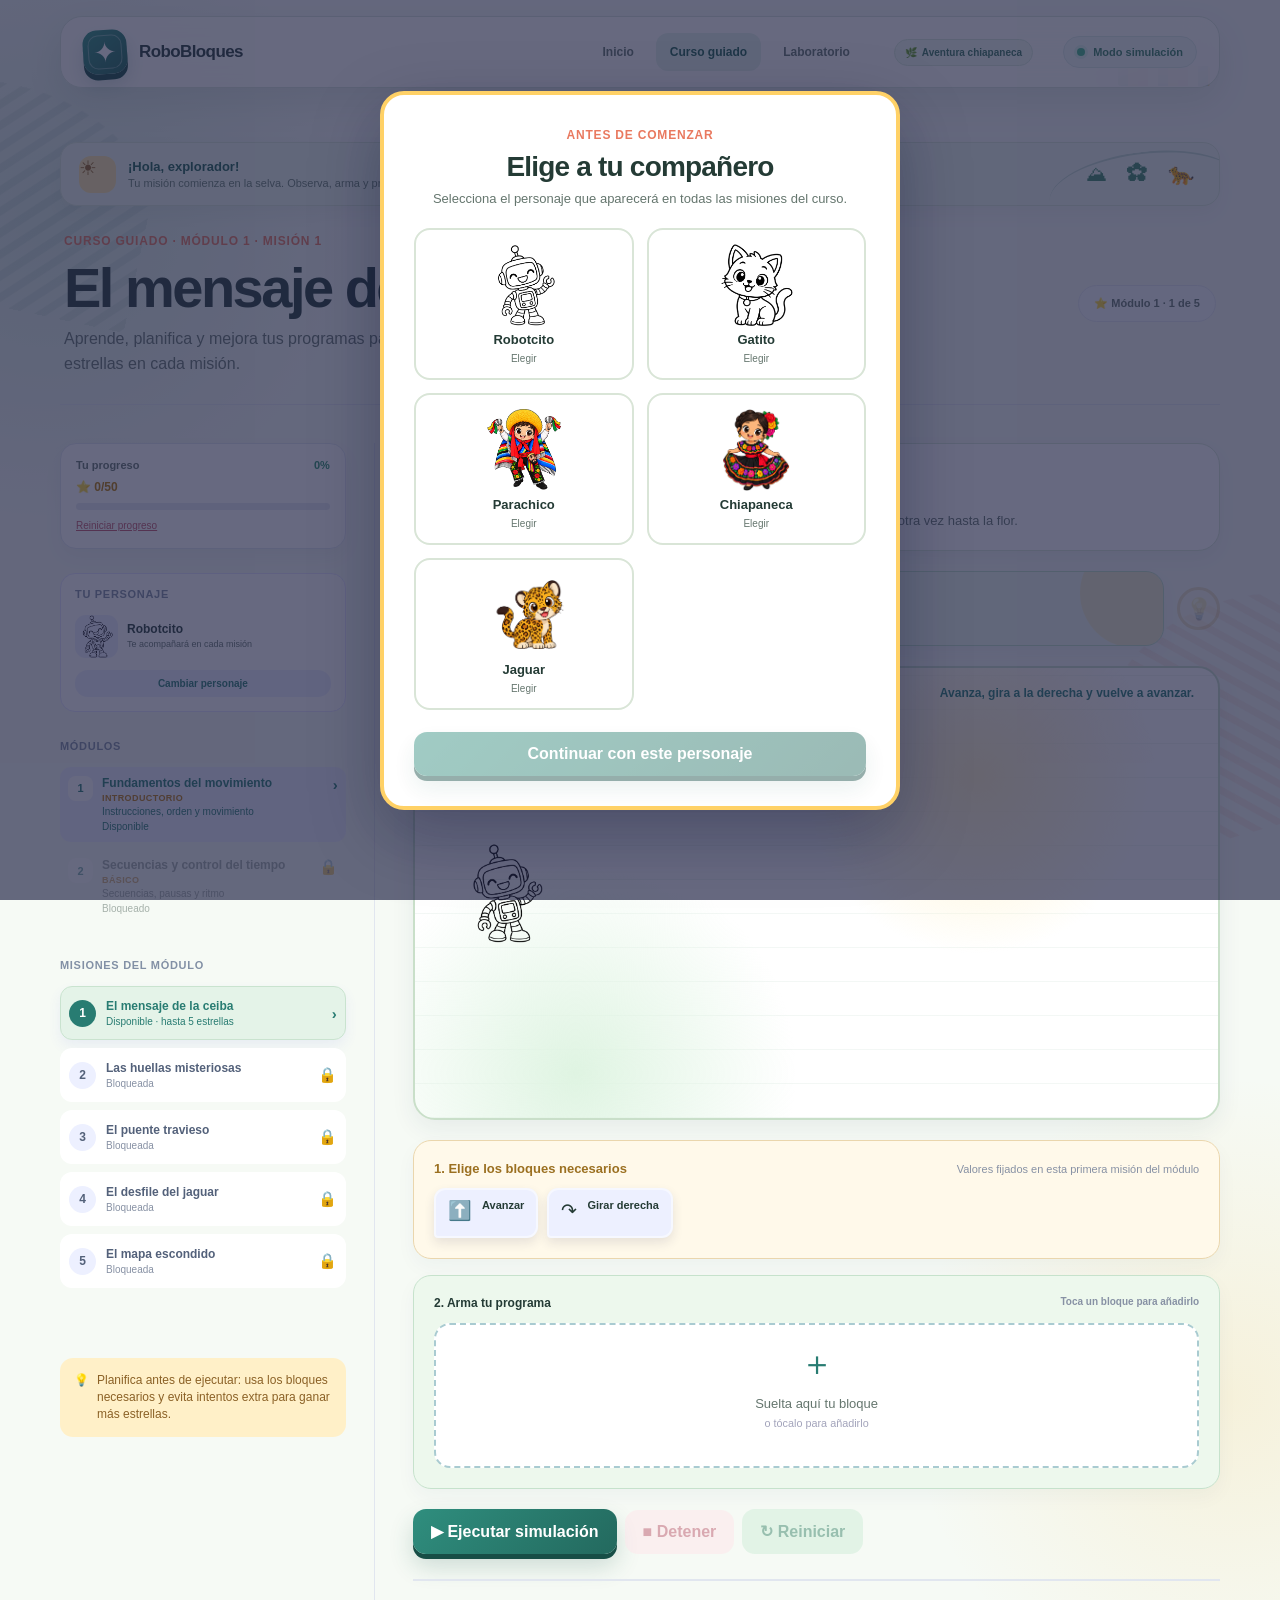
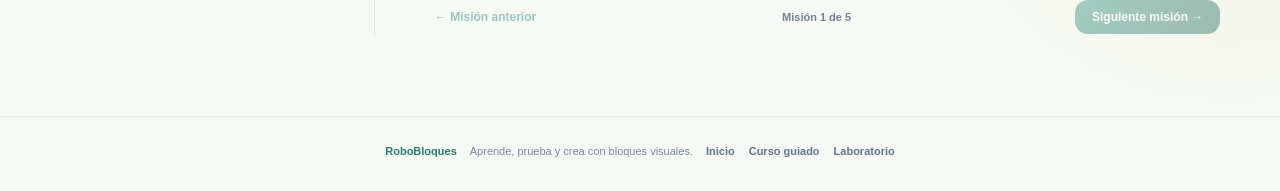
==== curso.html @ 898c7434 "Fix course messages and mobile scrims Co-authored-by: Copilot <223556219+Copilot@users.noreply.githu" ====
<!DOCTYPE html>
<html lang="es">
<head>
  <meta charset="UTF-8">
  <meta name="viewport" content="width=device-width, initial-scale=1.0">
  <meta name="theme-color" content="#287C72">
  <title>RoboBloques | Curso guiado</title>
  <link rel="stylesheet" href="css/styles.css?v=20261118-course-scrims-final">
</head>
<body class="site-redesign">
  <div class="app-shell">
    <header class="topbar">
      <a class="brand" href="index.html" aria-label="RoboBloques, ir al inicio"><span class="brand-mark brand-mark-css" aria-hidden="true">✦</span><span><strong>RoboBloques</strong></span></a>
      <nav class="main-nav" aria-label="Navegación principal"><a href="index.html" class="nav-link">Inicio</a><a href="curso.html" class="nav-link is-active">Curso guiado</a><a href="sandbox.html" class="nav-link">Laboratorio</a></nav>
      <span class="region-badge" aria-label="Ambientación de Chiapas"><span aria-hidden="true">🌿</span> Aventura chiapaneca</span>
      <div class="topbar-badge"><span class="status-dot"></span> Modo simulación</div>
    </header>
    <main>
      <div class="chiapas-banner" aria-label="Explora, aprende y crea en Chiapas"><span class="chiapas-banner-icon" aria-hidden="true">☀</span><div><strong>¡Hola, explorador!</strong><span>Tu misión comienza en la selva. Observa, arma y prueba.</span></div><span class="chiapas-banner-art" aria-hidden="true">⛰ ✿ 🐆</span></div>
      <section aria-labelledby="curso-title">
        <div class="page-header"><div><span class="eyebrow">Curso guiado · <span id="mission-eyebrow">Módulo 1 · Misión 1</span></span><h1 id="curso-title">Primer movimiento</h1><p id="course-description">Aprende, planifica y mejora tus programas para conseguir hasta 5 estrellas en cada misión.</p></div><span class="progress-badge" id="mission-progress">⭐ 1 de 5 misiones</span></div>
        <div class="lesson-layout">
          <aside class="lesson-sidebar"><div class="lesson-progress"><div class="progress-top"><span>Tu progreso</span><strong id="course-percent">0%</strong></div><div class="progress-stars" id="course-stars" aria-label="Estrellas acumuladas">⭐ 0/50</div><div class="progress-track"><span id="course-progress-bar" style="width: 0%"></span></div><button class="progress-reset" id="reset-course-progress" type="button">Reiniciar progreso</button></div><section class="course-character-card" aria-labelledby="course-character-title"><span class="list-title" id="course-character-title">Tu personaje</span><div class="course-character-current"><img id="course-character-preview" src="Recursos/robotcito.png" alt="Robotcito"><div><strong id="course-character-name">Robotcito</strong><small>Te acompañará en cada misión</small></div></div><button class="button button-character-change" id="change-course-character" type="button">Cambiar personaje</button></section><div class="module-nav" aria-label="Módulos del curso"><span class="list-title">Módulos</span><div id="module-list"></div></div><div class="lesson-list"><span class="list-title">Misiones del módulo</span><div id="mission-list"></div></div><div class="tip-box"><span>💡</span><p>Planifica antes de ejecutar: usa los bloques necesarios y evita intentos extra para ganar más estrellas.</p></div></aside>
          <div class="lesson-content">
            <div class="lesson-intro"><div class="lesson-number" id="lesson-number">01</div><div><span class="module-kicker" id="module-kicker">Introductorio · Fundamentos del movimiento</span><h2 id="lesson-title">Haz que avance</h2><p id="lesson-objective">Usa el bloque <strong>Avanzar</strong> para mover el carrito.</p></div></div>
            <div class="challenge-area"><div class="challenge-card"><span class="challenge-icon" aria-hidden="true">🎯</span><div><strong>Tu reto</strong><p id="lesson-challenge">Haz que tu personaje avance.</p></div></div><span class="hint-wrap challenge-hint-wrap"><button class="hint-button" type="button" disabled aria-label="Pista no disponible" aria-expanded="false" aria-controls="lesson-hint">💡</button><span class="lesson-hint" id="lesson-hint" role="status" aria-hidden="true"><span class="lesson-hint-icon" aria-hidden="true">💡</span><span><strong>Pista</strong><span id="lesson-hint-text"></span></span></span></span></div>
            <div class="lesson-stage" aria-label="Escenario de la misión"><img id="lesson-character" src="Recursos/robotcito.png" alt="Tu personaje"><span class="lesson-target" id="lesson-target">¡Haz que tu personaje avance!</span><div class="lesson-success" id="lesson-success" aria-live="assertive" aria-hidden="true"><button class="success-close" id="success-close" type="button" aria-label="Cerrar pantalla de misión completada">×</button><span class="success-energy success-energy-one" aria-hidden="true"></span><span class="success-energy success-energy-two" aria-hidden="true"></span><span class="success-energy success-energy-three" aria-hidden="true"></span><span class="success-energy success-energy-four" aria-hidden="true"></span><span class="success-star" aria-hidden="true">★</span><span class="success-star-core" aria-hidden="true">✦</span><span class="success-burst success-burst-one" aria-hidden="true">✦</span><span class="success-burst success-burst-two" aria-hidden="true">✦</span><span class="success-burst success-burst-three" aria-hidden="true">✦</span><span class="success-burst success-burst-four" aria-hidden="true">✦</span><span class="success-spark success-spark-one" aria-hidden="true"></span><span class="success-spark success-spark-two" aria-hidden="true"></span><span class="success-spark success-spark-three" aria-hidden="true"></span><span class="success-spark success-spark-four" aria-hidden="true"></span><strong>¡Misión completada!</strong><span>Tu programa llegó al objetivo.</span><div class="success-score-panel"><strong class="success-score" id="success-score" aria-label="Puntaje de la misión">⭐⭐⭐⭐⭐</strong><span class="success-score-label" id="success-score-label">Alcanzaste 5 estrellas</span><span class="success-score-details" id="success-score-details"></span></div><div class="success-actions"><button class="button button-success-replay" id="success-replay" type="button">↻ Intentar para mejorar</button><button class="button button-success-prev" id="success-prev" type="button" hidden>← Misión anterior</button><button class="button button-success-next" id="success-next" type="button" hidden>Siguiente misión →</button></div></div></div>
            <div class="lesson-success-scrim" id="lesson-success-scrim" aria-hidden="true"></div>
            <div class="lesson-block-picker"><div><strong>1. Elige los bloques necesarios</strong><small id="block-note">Solo los bloques de esta misión están disponibles</small></div><div class="lesson-blocks" id="lesson-blocks" aria-label="Bloques disponibles para la misión"></div></div>
            <div class="block-workspace lesson-workspace"><div class="workspace-label"><span>2. Arma tu programa</span><small>Toca un bloque para añadirlo</small></div><div class="lesson-drop-zone" id="lesson-drop-zone" tabindex="0"></div></div>
            <div class="lesson-guide" id="lesson-guide" aria-live="polite" aria-hidden="true"><div class="lesson-guide-backdrop"></div><div class="lesson-guide-spotlight" id="lesson-guide-spotlight" aria-hidden="true"></div><div class="lesson-action-demo lesson-drag-demo" id="lesson-drag-demo" aria-hidden="true"><span class="demo-drag-block">⬆️ <strong>Avanzar</strong></span><span class="demo-drag-hand">👆</span></div><div class="lesson-action-demo lesson-execute-demo" id="lesson-execute-demo" aria-hidden="true"><span class="demo-click-hand">👆</span><span class="demo-click-ring"></span></div><div class="lesson-guide-card"><img class="lesson-guide-mentor" src="Recursos/Parachico.png" alt="Parachico te acompaña durante la misión"><span class="lesson-guide-step" id="lesson-guide-step"></span><span class="lesson-guide-icon" id="lesson-guide-icon">🧩</span><span class="lesson-guide-arrow" aria-hidden="true">↓</span><h3 id="lesson-guide-title"></h3><p id="lesson-guide-text"></p><button class="button button-primary" id="lesson-guide-next" type="button">Siguiente ➜</button></div></div>
            <div class="lesson-actions"><button class="button button-primary execute-button" type="button">▶ Ejecutar simulación</button><button class="button button-stop stop-lesson-button" type="button" disabled>■ Detener</button><button class="button button-restart restart-lesson-button" type="button" disabled>↻ Reiniciar</button></div>
            <nav class="lesson-navigation" aria-label="Navegación entre misiones"><button class="button button-quiet" id="previous-mission" type="button">← Misión anterior</button><span id="mission-navigation-status">Misión 1 de 5</span><button class="button button-primary" id="next-mission" type="button">Siguiente misión →</button></nav>
          </div>
        </div>
      </section>
    </main>
    <div class="course-character-modal" id="course-character-modal" role="dialog" aria-modal="true" aria-labelledby="course-character-modal-title" aria-hidden="true">
      <div class="course-character-modal-card">
        <span class="eyebrow">Antes de comenzar</span>
        <h2 id="course-character-modal-title">Elige a tu compañero</h2>
        <p>Selecciona el personaje que aparecerá en todas las misiones del curso.</p>
        <div class="course-character-options" id="course-character-options"></div>
        <button class="button button-primary" id="confirm-course-character" type="button" disabled>Continuar con este personaje</button>
      </div>
    </div>
    <footer><strong>RoboBloques</strong><span>Aprende, prueba y crea con bloques visuales.</span><nav aria-label="Enlaces del pie de página"><a href="index.html">Inicio</a><a href="curso.html">Curso guiado</a><a href="sandbox.html">Laboratorio</a></nav></footer>
  </div>
  <script src="js/app.js?v=20261118-course-mission-module-help"></script>
</body>
</html>
---- css/styles.css ----
:root {
  --ink: #202344;
  --muted: #747894;
  --purple: #5b5ce2;
  --purple-dark: #4849c9;
  --lavender: #efefff;
  --yellow: #ffc857;
  --mint: #d9f7ee;
  --pink: #ffe5f0;
  --line: #e6e6f3;
  --white: #fff;
  --shadow: 0 16px 40px rgba(55, 54, 133, .1);
}

/* Sistema fluido global: los componentes escalan antes de necesitar un breakpoint. */
:root {
  --page-gutter-fluid: clamp(12px, 4vw, 36px);
}

html,
body {
  max-width: 100%;
  overflow-x: clip;
}

img,
svg,
video,
canvas {
  max-width: 100%;
}

.site-redesign main,
.site-redesign .topbar {
  width: min(1160px, calc(100% - (var(--page-gutter-fluid) * 2)));
}

.site-redesign main {
  padding-inline: 0;
}

.site-redesign .topbar {
  gap: clamp(10px, 2.5vw, 30px);
}

.site-redesign .home-hero-new {
  grid-template-columns: minmax(0, 1fr) minmax(280px, .95fr);
  gap: clamp(20px, 4vw, 64px);
  padding-inline: clamp(22px, 6vw, 70px);
}

.site-redesign .home-hero-new h1 {
  font-size: clamp(2.5rem, 5.6vw, 4.625rem);
}

.home-proof-row,
.learning-modes,
.product-demo,
.entry-grid {
  grid-template-columns: repeat(auto-fit, minmax(min(100%, 240px), 1fr));
}

.site-redesign .lesson-layout {
  grid-template-columns: minmax(210px, .78fr) minmax(0, 2fr);
}

.site-redesign .workspace-layout {
  grid-template-columns: minmax(220px, .8fr) minmax(0, 2fr);
}

.entry-card,
.learning-mode,
.lesson-content,
.home-demo-section,
.stage-column,
.program-panel,
.sequence-panel {
  container-type: inline-size;
}

.entry-card,
.learning-mode,
.lesson-intro,
.challenge-card,
.lesson-block-picker,
.lesson-workspace,
.lesson-actions,
.lesson-navigation,
.stage-toolbar,
.sequence-panel-heading {
  min-width: 0;
}

.entry-card p,
.learning-mode p,
.lesson-intro p,
.challenge-card p,
.stage-toolbar span,
.sequence-character {
  overflow-wrap: anywhere;
}

.hero-lab-visual,
.demo-stage,
.lesson-stage {
  aspect-ratio: 16 / 9;
}

@container (max-width: 420px) {
  .entry-card {
    display: grid;
    grid-template-columns: minmax(56px, 76px) minmax(0, 1fr);
    gap: clamp(12px, 4cqw, 20px);
    min-height: 0;
    padding: clamp(16px, 5cqw, 24px);
  }

  .entry-card .card-icon {
    width: 100%;
    height: auto;
    aspect-ratio: 1;
  }

  .entry-card h3 {
    font-size: clamp(1.05rem, 6cqw, 1.4rem);
  }
}

@container (max-width: 520px) {
  .learning-mode {
    grid-template-columns: minmax(76px, 30%) minmax(0, 1fr);
  }

  .mode-copy {
    min-width: 0;
    padding: clamp(14px, 4cqw, 22px);
  }

  .mode-meta {
    flex-wrap: wrap;
  }
}

@media (max-width: 768px) {
  .site-redesign main {
    width: min(100% - 24px, 560px);
  }

  .site-redesign .home-hero-new {
    grid-template-columns: 1fr;
  }

  .site-redesign .lesson-layout,
  .site-redesign .workspace-layout {
    grid-template-columns: 1fr;
  }

  .site-redesign .lesson-actions,
  .site-redesign .lesson-navigation {
    flex-wrap: wrap;
  }

  .site-redesign .lesson-navigation > * {
    min-width: min(100%, 150px);
    flex: 1 1 150px;
  }
}

@media (max-width: 480px) {
  .site-redesign .home-hero-new h1 {
    letter-spacing: -0.08em;
  }

  .site-redesign .home-hero-new .hero-lab-visual {
    aspect-ratio: 1 / 1;
  }

  .site-redesign .lesson-stage,
  .site-redesign .demo-stage {
    aspect-ratio: 4 / 3;
  }
}

* { box-sizing: border-box; }
html { scroll-behavior: smooth; }
body { margin: 0; background: #fafaff; color: var(--ink); font-family: "Trebuchet MS", "Segoe UI", sans-serif; }
a { color: inherit; text-decoration: none; }
button { font: inherit; }
.app-shell { min-height: 100vh; }
.topbar { height: 76px; display: flex; align-items: center; gap: 36px; padding: 0 max(24px, calc((100% - 1180px) / 2)); background: var(--white); border-bottom: 1px solid var(--line); }
.brand { display: flex; align-items: center; gap: 10px; margin-right: auto; }
.brand-mark { display: grid; place-items: center; width: 48px; height: 48px; overflow: hidden; border-radius: 14px; background: var(--lavender); font-size: 25px; }
.brand-mark img { display: block; width: 100%; height: 100%; object-fit: cover; }
.brand strong, .brand small { display: block; }
.brand strong { font-size: 18px; letter-spacing: -.4px; }
.brand small { color: var(--muted); font-size: 11px; margin-top: 2px; }
.main-nav { display: flex; align-self: stretch; gap: 25px; }
.nav-link { display: flex; align-items: center; color: var(--muted); font-size: 14px; font-weight: 700; position: relative; }
.nav-link.is-active, .nav-link:hover { color: var(--purple); }
.nav-link.is-active::after { content: ""; position: absolute; right: 0; bottom: 0; left: 0; height: 3px; border-radius: 3px 3px 0 0; background: var(--purple); }
.topbar-badge, .progress-badge { padding: 9px 13px; border-radius: 20px; background: #f6f6fc; color: var(--muted); font-size: 11px; font-weight: 700; white-space: nowrap; }
.status-dot { display: inline-block; width: 8px; height: 8px; margin-right: 5px; border-radius: 50%; background: #4fcd9b; box-shadow: 0 0 0 3px #dff9ee; }
main { max-width: 1180px; margin: 0 auto; padding: 54px 24px 70px; }
.view { display: none; animation: appear .35s ease; }
.view.is-visible { display: block; }
@keyframes appear { from { opacity: 0; transform: translateY(6px); } to { opacity: 1; transform: translateY(0); } }
.hero { display: flex; align-items: center; justify-content: space-between; min-height: 350px; padding: 25px 74px; overflow: hidden; border-radius: 30px; background: linear-gradient(120deg, #eaeaff, #f5f2ff); }
.hero-copy { max-width: 540px; }
.eyebrow { display: inline-block; color: var(--purple); font-size: 12px; font-weight: 800; letter-spacing: .5px; text-transform: uppercase; }
h1, h2, h3, p { margin-top: 0; }
h1 { margin: 10px 0 14px; font-size: clamp(34px, 5vw, 51px); line-height: 1.05; letter-spacing: -1.8px; }
h1 span { color: var(--purple); }
.hero p, .page-header p { max-width: 475px; color: var(--muted); line-height: 1.6; }
.button { display: inline-flex; align-items: center; justify-content: center; border: 0; border-radius: 12px; padding: 13px 18px; cursor: pointer; font-weight: 800; transition: transform .2s, box-shadow .2s, background .2s; }
.button:hover { transform: translateY(-2px); }
.button-primary { color: white; background: var(--purple); box-shadow: 0 8px 18px rgba(91, 92, 226, .22); }
.button-primary:hover { background: var(--purple-dark); }
.button-quiet { color: var(--purple); background: transparent; }
.hero .button { gap: 18px; margin-top: 11px; }
.hero-robot { position: relative; display: grid; place-items: center; width: 340px; height: 290px; }
.robot-face { display: grid; place-items: center; width: 255px; height: 240px; overflow: visible; z-index: 2; }
.robot-face img { display: block; width: auto; height: auto; max-width: 100%; max-height: 100%; object-fit: contain; object-position: center; }
.robot-wheels { display: flex; justify-content: space-between; width: 173px; margin-top: -4px; z-index: 1; }
.robot-wheels span { width: 38px; height: 59px; border-radius: 50%; background: var(--ink); }
.hero-shadow { position: absolute; bottom: 17px; width: 250px; height: 22px; border-radius: 50%; background: rgba(91, 92, 226, .16); }
.spark { position: absolute; color: var(--purple); font-size: 27px; }.spark-one { top: 20px; right: 18px; }.spark-two { bottom: 73px; left: 15px; font-size: 19px; }
.section-heading { display: flex; align-items: end; justify-content: space-between; margin: 50px 0 21px; }
h2 { margin: 6px 0 0; font-size: 27px; letter-spacing: -.8px; }
.step-pill { padding: 8px 12px; border-radius: 16px; color: #ad7415; background: #fff4d9; font-size: 11px; font-weight: 800; }
.entry-grid { display: grid; grid-template-columns: 1fr 1fr; gap: 22px; }
.entry-card { display: flex; gap: 24px; min-height: 190px; padding: 28px; border-radius: 22px; border: 1px solid transparent; box-shadow: var(--shadow); transition: transform .2s, box-shadow .2s; }
.entry-card:hover { transform: translateY(-4px); box-shadow: 0 20px 44px rgba(55, 54, 133, .16); }
.entry-card-course { background: var(--white); border-color: #e5e4ff; }.entry-card-sandbox { background: #fff8e9; border-color: #ffedc2; }
.card-icon { display: grid; place-items: center; width: 112px; height: 112px; flex: none; overflow: visible; border-radius: 25px; background: var(--lavender); }.card-icon img { display: block; width: auto; height: auto; max-width: 100%; max-height: 100%; object-fit: contain; object-position: center; }.entry-card-sandbox .card-icon { background: #ffebb9; }
.card-label { display: block; margin-bottom: 8px; color: var(--muted); font-size: 11px; font-weight: 800; letter-spacing: .4px; text-transform: uppercase; }
.entry-card h3, .status-copy h3 { margin: 0 0 8px; font-size: 22px; }.entry-card p { margin-bottom: 18px; color: var(--muted); font-size: 13px; line-height: 1.5; }.card-action { color: var(--purple); font-size: 12px; font-weight: 800; }.card-action b { margin-left: 7px; }
.status-panel { display: flex; align-items: center; gap: 24px; margin-top: 24px; padding: 20px 28px; border: 1px solid var(--line); border-radius: 18px; background: white; }.status-illustration { display: grid; place-items: center; width: 130px; height: 82px; overflow: visible; border-radius: 18px; background: var(--mint); }.status-illustration img { display: block; width: auto; height: auto; max-width: 100%; max-height: 100%; object-fit: contain; object-position: center; }.status-copy { flex: 1; }.status-copy .card-label { margin-bottom: 3px; }.status-copy h3 { font-size: 16px; margin-bottom: 3px; }.status-copy p { margin: 0; color: var(--muted); font-size: 12px; }.connection-status { color: #43a982; font-size: 12px; font-weight: 800; }
.page-header { display: flex; align-items: end; justify-content: space-between; margin-bottom: 35px; }.page-header h1 { margin-bottom: 8px; font-size: 42px; }.page-header p { margin-bottom: 0; }
.lesson-layout, .sandbox-layout { display: grid; grid-template-columns: 250px 1fr; gap: 32px; }.lesson-sidebar { padding-right: 25px; border-right: 1px solid var(--line); }.progress-top { display: flex; justify-content: space-between; margin-bottom: 9px; color: var(--muted); font-size: 11px; font-weight: 800; }.progress-top strong { color: var(--purple); }.progress-stars { margin: -3px 0 9px; color: #b87900; font-size: 12px; font-weight: 900; }.progress-track { height: 7px; overflow: hidden; border-radius: 5px; background: #e9e9f5; }.progress-track span { display: block; height: 100%; border-radius: inherit; background: var(--purple); }.lesson-list { margin-top: 35px; }.list-title, .menu-title { display: block; margin-bottom: 15px; color: var(--muted); font-size: 11px; font-weight: 800; letter-spacing: .7px; text-transform: uppercase; }.lesson-item { display: flex; align-items: center; gap: 10px; padding: 12px 8px; margin-bottom: 8px; border-radius: 12px; }.lesson-item.is-current { background: var(--lavender); color: var(--purple); }.lesson-item.is-locked { color: #a9aabd; }.lesson-item > span { display: grid; place-items: center; width: 27px; height: 27px; border-radius: 50%; background: white; font-size: 12px; font-weight: 800; }.lesson-item.is-current > span { color: white; background: var(--purple); }.lesson-item div { flex: 1; }.lesson-item strong, .lesson-item small { display: block; }.lesson-item strong { font-size: 12px; }.lesson-item small { margin-top: 3px; font-size: 10px; }.lesson-item b { font-size: 15px; }.tip-box { display: flex; gap: 8px; margin-top: 70px; padding: 14px; border-radius: 13px; background: #fff4d9; color: #9a7228; font-size: 12px; line-height: 1.4; }.tip-box p { margin: 0; }.lesson-intro { display: flex; gap: 17px; align-items: center; }.lesson-number { display: grid; place-items: center; width: 48px; height: 48px; color: var(--purple); border-radius: 14px; background: var(--lavender); font-size: 17px; font-weight: 900; }.lesson-intro h2 { margin: 0 0 4px; font-size: 21px; }.lesson-intro p { margin: 0; color: var(--muted); font-size: 13px; }.challenge-card { display: flex; gap: 13px; margin: 25px 0; padding: 16px; border-radius: 14px; background: var(--mint); color: #267c67; }.challenge-icon { font-size: 25px; }.challenge-card strong { display: block; margin-bottom: 4px; font-size: 12px; }.challenge-card p { margin: 0; font-size: 12px; line-height: 1.45; }
.module-nav { margin-top: 24px; }.module-item { display: flex; align-items: flex-start; gap: 9px; width: 100%; margin-bottom: 7px; padding: 9px 8px; border: 0; border-radius: 11px; color: var(--muted); background: transparent; cursor: pointer; text-align: left; }.module-item:hover:not(:disabled), .module-item.is-current { color: var(--purple); background: var(--lavender); }.module-item:disabled { cursor: not-allowed; opacity: .55; }.module-item > span { display: grid; flex: 0 0 25px; place-items: center; width: 25px; height: 25px; border-radius: 8px; color: var(--purple); background: white; font-size: 11px; font-weight: 900; }.module-item div { flex: 1; }.module-item strong, .module-item small { display: block; }.module-item strong { font-size: 12px; line-height: 1.25; }.module-item small { margin-top: 2px; font-size: 10px; line-height: 1.25; }.module-item .module-level { color: #b87913; font-size: 9px; font-weight: 900; letter-spacing: .4px; text-transform: uppercase; }.module-item b { font-size: 15px; }.module-kicker { display: block; margin-bottom: 3px; color: var(--purple); font-size: 10px; font-weight: 900; letter-spacing: .6px; text-transform: uppercase; }
.progress-reset { margin-top: 10px; padding: 0; border: 0; background: transparent; color: var(--muted); font-size: 10px; text-decoration: underline; cursor: pointer; }
.progress-reset:hover, .progress-reset:focus-visible { color: var(--purple); }
.course-character-card { margin-top: 24px; padding: 14px; border: 1px solid #e5e4ff; border-radius: 15px; background: #fff; }
.course-character-current { display: flex; align-items: center; gap: 9px; margin-bottom: 12px; }
.course-character-current img { width: 43px; height: 43px; object-fit: contain; border-radius: 11px; background: var(--lavender); }
.course-character-current strong, .course-character-current small { display: block; }
.course-character-current strong { color: var(--ink); font-size: 12px; }
.course-character-current small { margin-top: 3px; color: var(--muted); font-size: 9px; line-height: 1.25; }
.button-character-change { width: 100%; padding: 8px 10px; color: var(--purple); background: var(--lavender); font-size: 10px; }
.button-character-change:hover, .button-character-change:focus-visible { background: #e2e2ff; }
.course-character-modal { position: fixed; z-index: 1200; inset: 0; display: none; place-items: center; padding: 20px; background: rgba(32, 35, 68, .68); }
.course-character-modal.is-visible { display: grid; }
.course-character-modal-card { width: min(520px, 100%); padding: 30px; border: 4px solid #ffd166; border-radius: 24px; background: #fff; box-shadow: 0 24px 70px rgba(8, 14, 48, .3); text-align: center; }
.course-character-modal-card h2 { margin: 8px 0; font-size: 28px; }
.course-character-modal-card > p { margin-bottom: 22px; color: var(--muted); font-size: 13px; }
.course-character-options { display: grid; grid-template-columns: repeat(auto-fit, minmax(150px, 1fr)); gap: 13px; margin-bottom: 22px; }
.course-character-option { display: grid; justify-items: center; gap: 6px; padding: 14px 10px; border: 2px solid var(--line); border-radius: 16px; color: var(--ink); background: #fff; cursor: pointer; }
.course-character-option:hover, .course-character-option:focus-visible, .course-character-option.is-selected { border-color: var(--purple); background: var(--lavender); }
.course-character-option img { width: 82px; height: 82px; object-fit: contain; }
.course-character-option strong { font-size: 13px; }
.course-character-option span { color: var(--muted); font-size: 10px; }
.course-character-option.is-selected span { color: var(--purple); font-weight: 800; }
.course-character-modal-card .button { width: 100%; }
.course-character-modal-open { overflow: hidden; }
@media (max-width: 700px) {
  .jaguar-mobile-card.is-final {
    position: fixed !important;
    top: 14px !important;
    right: 10px !important;
    bottom: auto !important;
    left: 10px !important;
    transform: none !important;
  }

  .jaguar-guide.is-positioned {
    left: 12px !important;
    right: 12px !important;
    top: auto !important;
    bottom: 12px !important;
    width: calc(100% - 24px) !important;
    max-width: 430px;
    transform: none !important;
  }

  .jaguar-guide.guide-final {
    top: 14px !important;
    bottom: auto !important;
  }

  html.course-character-modal-open,
  body.course-character-modal-open {
    height: 100%;
    overflow: hidden;
    overscroll-behavior: none;
  }

  .course-character-modal {
    display: none;
    align-items: flex-start;
    justify-items: center;
    overflow-y: auto;
    overscroll-behavior: contain;
    padding: 12px;
    -webkit-overflow-scrolling: touch;
  }

  .course-character-modal.is-visible {
    display: grid;
  }

  .course-character-modal-card {
    width: 100%;
    max-height: calc(100dvh - 24px);
    box-sizing: border-box;
    padding: 20px 16px 16px;
    overflow-y: auto;
    overscroll-behavior: contain;
    -webkit-overflow-scrolling: touch;
  }

  .course-character-modal-card h2 {
    margin: 4px 0 6px;
    font-size: 23px;
  }

  .course-character-modal-card > p {
    margin-bottom: 14px;
    font-size: 12px;
  }

  .course-character-options {
    grid-template-columns: repeat(2, minmax(0, 1fr));
    gap: 8px;
    margin-bottom: 14px;
  }

  .course-character-option {
    gap: 3px;
    padding: 8px 6px;
  }

  .course-character-option img {
    width: 58px;
    height: 58px;
  }

  .course-character-option strong {
    font-size: 11px;
  }
}
.block-workspace { min-height: 310px; padding: 20px; border: 2px dashed #cfcef4; border-radius: 17px; background: #f8f8ff; }.workspace-label { display: flex; justify-content: space-between; color: var(--ink); font-size: 12px; font-weight: 800; }.workspace-label small { color: var(--muted); font-weight: 600; }.empty-program { display: grid; place-items: center; height: 195px; color: var(--muted); text-align: center; }.plus-icon { display: block; color: var(--purple); font-size: 34px; }.empty-program p { font-size: 13px; line-height: 1.5; }.empty-program small { color: #a3a4bb; }.workspace-placeholder { color: #c0c0d5; font-size: 11px; text-align: center; }.lesson-actions { display: flex; align-items: center; gap: 8px; margin-top: 20px; }.simulation-message { min-height: 18px; margin: 13px 0 0; color: #3b967b; font-size: 12px; font-weight: 800; }
.sandbox-header { align-items: center; }.sandbox-header .button { flex: none; }.sandbox-layout { grid-template-columns: 220px 1fr; }.blocks-menu { padding-right: 18px; }.category-button { display: flex; align-items: center; gap: 11px; width: 100%; margin-bottom: 6px; padding: 12px 10px; border: 0; border-radius: 11px; color: var(--muted); background: transparent; cursor: pointer; font-size: 12px; font-weight: 800; text-align: left; }.category-button span { font-size: 19px; }.category-button b { margin-left: auto; font-size: 18px; }.category-button:hover, .category-button.is-selected { color: var(--purple); background: var(--lavender); }.menu-note { margin-top: 50px; padding: 14px; border-radius: 13px; color: #a17626; background: #fff5db; font-size: 11px; line-height: 1.5; }.sandbox-board { min-width: 0; padding: 22px; border: 1px solid var(--line); border-radius: 20px; background: white; box-shadow: var(--shadow); }.board-toolbar { display: flex; align-items: center; justify-content: space-between; margin-bottom: 22px; }.board-toolbar strong, .board-toolbar span { display: block; }.board-toolbar strong { font-size: 17px; }.board-toolbar span { margin-top: 4px; color: var(--muted); font-size: 11px; }.board-count { padding: 7px 9px; border-radius: 10px; color: var(--purple) !important; background: var(--lavender); font-weight: 800; }.visual-blocks { display: grid; grid-template-columns: repeat(2, minmax(0, 1fr)); gap: 12px; }.visual-block { display: flex; align-items: center; gap: 10px; min-height: 62px; padding: 15px; border-radius: 12px; color: white; box-shadow: 0 5px 11px rgba(40, 40, 80, .11); }.visual-block .block-icon { font-size: 23px; }.visual-block strong { display: block; font-size: 13px; }.visual-block small { display: block; margin-top: 4px; opacity: .8; font-size: 10px; }.block-movement { background: #5b5ce2; }.block-control { background: #ed9b42; }.block-loop { background: #47b895; }.block-condition { background: #d76596; }.block-sensor { background: #4b9aca; }.blockly-reserved { display: grid; place-items: center; min-height: 210px; margin-top: 24px; border: 2px dashed #d3d2ee; border-radius: 13px; color: #b0b0c6; text-align: center; }.blockly-reserved span { font-size: 28px; opacity: .7; }.blockly-reserved strong { margin-top: 8px; color: #9999b4; font-size: 13px; }.blockly-reserved p { margin: 5px 20px 0; font-size: 11px; }
footer { padding: 22px; color: #a6a6b9; font-size: 11px; text-align: center; } footer span:first-child { color: var(--purple); font-weight: 800; }
@media (max-width: 760px) { .topbar { height: auto; flex-wrap: wrap; gap: 12px; padding: 14px 20px 0; }.brand { margin-right: auto; }.topbar-badge { display: none; }.main-nav { order: 3; width: 100%; height: 42px; gap: 22px; }.nav-link { font-size: 12px; }.hero { padding: 35px 25px; }.hero-robot { display: none; }.entry-grid, .lesson-layout, .sandbox-layout { grid-template-columns: 1fr; }.section-heading { margin-top: 36px; }.lesson-sidebar { padding-right: 0; border-right: 0; }.tip-box { margin-top: 20px; }.page-header { align-items: start; flex-direction: column; gap: 15px; }.sandbox-header .button { align-self: stretch; }.blocks-menu { padding-right: 0; }.category-button { display: inline-flex; width: auto; margin-right: 3px; }.category-button b { display: none; }.menu-note { display: none; }.visual-blocks { grid-template-columns: 1fr; }.sandbox-board { padding: 16px; } }
@media (max-width: 460px) { main { padding: 30px 16px 50px; }.hero { border-radius: 21px; }.hero h1 { font-size: 36px; }.entry-card { gap: 14px; padding: 20px; }.card-icon { width: 48px; height: 48px; font-size: 25px; }.entry-card h3 { font-size: 18px; }.status-panel { align-items: start; flex-wrap: wrap; }.connection-status { width: 100%; margin-left: 67px; }.page-header h1 { font-size: 35px; }.lesson-actions { align-items: stretch; flex-direction: column; }.lesson-actions .button { width: 100%; } }

/* Estilo infantil del laboratorio y piezas interactivas */
body { background: #fffaf2; }
.topbar { border-bottom: 4px solid #ffe7a8; box-shadow: 0 4px 0 rgba(255, 200, 87, .12); }
.brand-mark { background: #ffe9a8; transform: rotate(-4deg); }
.hero { background: linear-gradient(120deg, #d9f6ef 0%, #e9e4ff 55%, #ffe4ef 100%); border: 3px solid white; box-shadow: 0 10px 0 #c8e9df; }
.hero-copy h1 { color: #27345f; }
.hero-copy h1 span { color: #ef6c9d; }
.hero .button-primary, .sandbox-header .button-primary { background: #f06b9c; box-shadow: 0 5px 0 #c84978; }
.hero .button-primary:hover, .sandbox-header .button-primary:hover { background: #df5689; box-shadow: 0 3px 0 #c84978; }
.robot-face { background: #ffd166; border-color: #27345f; }
.section-heading h2, .page-header h1 { color: #27345f; }
.entry-card { border: 3px solid white; box-shadow: 0 7px 0 rgba(91, 92, 226, .18); }
.entry-card-course { background: #e6e2ff; border-color: #cfc9ff; }
.entry-card-sandbox { background: #ffe9b6; border-color: #ffd67a; }
.entry-card h3 { color: #27345f; }
.status-panel { border: 3px solid white; box-shadow: 0 5px 0 #dcefe8; background: #e2f8ef; }
.sandbox-header { padding: 25px 30px; border-radius: 24px; background: #ffe9b6; border: 3px solid white; box-shadow: 0 7px 0 #f1d687; }
.sandbox-header h1 { margin-top: 5px; margin-bottom: 2px; }
.sandbox-layout { margin-top: 29px; grid-template-columns: 220px minmax(0, 1fr); }
.blocks-menu { padding: 19px 14px 20px; border-radius: 22px; background: #e9e4ff; box-shadow: 0 6px 0 #d2cbff; }
.menu-title { color: #5b5ce2; padding-left: 8px; }
.category-button { color: #52577d; border: 2px solid transparent; }
.category-button:hover, .category-button.is-selected { color: #413db2; border-color: #aaa4f5; background: white; }
.menu-note { background: #fff8d9; border: 2px dashed #f5c75a; }
.sandbox-board { padding: 26px; border: 3px solid white; background: #ffffff; box-shadow: 0 7px 0 #ddd9ef; }
.board-toolbar { padding-bottom: 14px; border-bottom: 2px dashed #dddaf2; }
.board-toolbar strong { color: #27345f; font-size: 21px; }
.board-count { background: #e1f7ed; color: #2d9b79 !important; border: 2px solid #b6e9d7; }
.visual-blocks { grid-template-columns: repeat(3, minmax(0, 1fr)); gap: 14px; }
.visual-block { min-height: 83px; align-items: flex-start; padding: 15px 13px; border: 3px solid rgba(255, 255, 255, .55); border-radius: 17px 17px 17px 5px; cursor: grab; user-select: none; transition: transform .18s, filter .18s, box-shadow .18s; }
.visual-block:hover, .visual-block:focus { transform: translateY(-5px) rotate(-1deg); filter: saturate(1.12); box-shadow: 0 9px 0 rgba(39, 52, 95, .16); outline: none; }
.visual-block:active, .visual-block.is-dragging { cursor: grabbing; opacity: .55; transform: scale(.97); }
.visual-block .block-icon { font-size: 27px; }
.visual-block strong { font-size: 14px; }
.program-area { margin-top: 27px; padding: 18px; border-radius: 20px; background: #f4f2ff; border: 3px solid #d6d1ff; }
.program-heading { display: flex; align-items: center; justify-content: space-between; color: #413db2; font-size: 15px; font-weight: 900; }
.program-heading button { border: 0; padding: 6px 10px; border-radius: 9px; color: #df5689; background: #ffe1ed; cursor: pointer; font-size: 11px; font-weight: 800; }
.drop-zone { display: flex; flex-wrap: wrap; align-content: flex-start; align-items: center; gap: 10px; min-height: 145px; margin-top: 13px; padding: 15px; border: 3px dashed #aba5ea; border-radius: 15px; background: #fff; transition: background .2s, border-color .2s, transform .2s; }
.drop-zone.is-over { border-color: #f06b9c; background: #fff1f7; transform: scale(1.01); }
.drop-hint { display: grid; width: 100%; place-items: center; gap: 4px; color: #8b8ca9; text-align: center; }
.drop-hint span { font-size: 28px; }.drop-hint strong { color: #5b5ce2; font-size: 14px; }.drop-hint small { line-height: 1.4; font-size: 11px; }
.program-block { display: flex; align-items: center; gap: 8px; min-width: 145px; padding: 12px 9px 12px 13px; border-radius: 12px 12px 12px 4px; color: white; box-shadow: 0 4px 0 rgba(39, 52, 95, .18); animation: block-pop .22s ease-out; }.program-block span { font-size: 20px; }.program-block strong { flex: 1; font-size: 12px; }.program-block button { padding: 0 3px; border: 0; color: white; background: transparent; cursor: pointer; font-size: 18px; font-weight: 900; }
@keyframes block-pop { from { opacity: 0; transform: scale(.7) rotate(-4deg); } to { opacity: 1; transform: scale(1) rotate(0); } }
.program-area .blockly-reserved { min-height: 86px; margin-top: 14px; border-width: 2px; background: rgba(255, 255, 255, .5); }.program-area .blockly-reserved span { font-size: 20px; }.program-area .blockly-reserved strong { margin-top: 3px; font-size: 11px; }.program-area .blockly-reserved p { margin: 2px 0 0; font-size: 10px; }
.block-control { background: #f2a33f; }.block-loop { background: #44b991; }.block-sensor { background: #4d9fd0; }.block-movement { background: #6868e7; }
@media (max-width: 900px) { .visual-blocks { grid-template-columns: repeat(2, minmax(0, 1fr)); } }
@media (max-width: 760px) { .sandbox-header { padding: 20px; }.sandbox-layout { margin-top: 20px; }.blocks-menu { padding: 15px 9px; }.visual-blocks { grid-template-columns: repeat(2, minmax(0, 1fr)); }.program-area { padding: 13px; } }
@media (max-width: 460px) { .visual-blocks { grid-template-columns: 1fr; }.visual-block { min-height: 68px; align-items: center; }.sandbox-board { padding: 18px 14px; }.drop-zone { min-height: 160px; } }

/* Inicio simple y curso guiado con bloques visibles */
.home-hero { min-height: 320px; padding: 28px 70px; }
.home-helper { margin-bottom: 0 !important; color: #5d6385 !important; font-size: 18px; font-weight: 700; }
.home-section-heading { margin-top: 39px; }
.home-section-heading h2 { font-size: 25px; }
.home-status { margin-top: 22px; }
.home-status .status-copy h3 { font-size: 17px; }
.lesson-block-picker { margin: 23px 0 13px; padding: 14px 16px; border: 2px solid #ffe09a; border-radius: 15px; background: #fff8dd; }
.challenge-area { display: flex; align-items: center; gap: 13px; margin: 20px 0 18px; }
.challenge-area .challenge-card { flex: 1; margin: 0; }
.challenge-hint-wrap { position: relative; display: inline-flex; flex: 0 0 auto; }
.challenge-hint-wrap .hint-button { display: grid; place-items: center; width: 43px; height: 43px; padding: 0; border: 3px solid #f0b72f; border-radius: 50%; background: #fff4c7; color: #704c00; font-size: 21px; line-height: 1; box-shadow: 0 4px 0 #e4a91f; cursor: pointer; transition: transform .18s ease, background .18s ease, opacity .18s ease; }
.challenge-hint-wrap .hint-button:not(:disabled):hover, .challenge-hint-wrap .hint-button:not(:disabled):focus-visible { background: #ffe89a; transform: translateY(-2px); }
.challenge-hint-wrap .hint-button:disabled { cursor: not-allowed; opacity: .38; box-shadow: none; filter: grayscale(.5); }
.challenge-hint-wrap .lesson-hint { right: 0; bottom: calc(100% + 14px); }
.challenge-card { position: relative; display: flex; align-items: center; gap: 13px; margin: 20px 0 18px; padding: 17px 19px; overflow: hidden; border: 3px solid #706fe8; border-radius: 20px; background: linear-gradient(135deg, #f4f2ff 0%, #fff 58%, #fff7d7 100%); box-shadow: 0 7px 0 rgba(91, 92, 226, .13), 0 10px 22px rgba(55, 54, 133, .1); }
.challenge-card::after { position: absolute; top: -34px; right: -27px; width: 110px; height: 110px; border-radius: 50%; background: rgba(255, 200, 87, .22); content: ""; pointer-events: none; }
.challenge-card-heading { position: relative; z-index: 1; display: flex; align-items: center; gap: 11px; }
.challenge-icon { display: grid; flex: 0 0 48px; place-items: center; width: 48px; height: 48px; border-radius: 15px; background: #706fe8; box-shadow: 0 4px 0 #5253c9; font-size: 26px; }
.challenge-label { display: block; color: #6d6cbd; font-size: 10px; font-weight: 900; letter-spacing: .8px; text-transform: uppercase; }
.challenge-card h3 { margin: 1px 0 0; color: var(--ink); font-size: 21px; }
.challenge-card > div { position: relative; z-index: 1; }
.challenge-card > div > strong { display: block; margin-bottom: 4px; color: var(--ink); font-size: 14px; }
.challenge-card > div > p { margin: 0; color: #267c67; font-size: 13px; font-weight: 800; line-height: 1.45; }
.challenge-kind { position: relative; z-index: 1; margin-left: auto; padding: 6px 9px; border: 2px solid #f0b72f; border-radius: 999px; background: #fff8d9; color: #765700; font-size: 10px; font-weight: 900; text-transform: uppercase; }
.challenge-main { position: relative; z-index: 1; padding: 12px 14px; border-left: 5px solid #f06b9c; border-radius: 9px; background: rgba(255, 255, 255, .78); }
.challenge-main strong { display: block; margin-bottom: 3px; color: #3b3a91; font-size: 16px; }
.challenge-main p { margin: 0; color: var(--muted); font-size: 13px; line-height: 1.45; }
.challenge-sequence-wrap { position: relative; z-index: 1; }
.challenge-subtitle { display: block; margin-bottom: 8px; color: #6d6cbd; font-size: 10px; font-weight: 900; letter-spacing: .6px; text-transform: uppercase; }
.challenge-sequence { display: flex; align-items: center; flex-wrap: wrap; gap: 7px; min-height: 42px; }
.challenge-step { display: inline-flex; align-items: center; gap: 6px; padding: 9px 11px; border: 2px solid #aba5ea; border-radius: 10px 10px 10px 3px; background: #fff; color: #3b3a91; font-size: 12px; font-weight: 800; box-shadow: 0 3px 0 #dedcff; }
.challenge-step-icon { font-size: 17px; }
.challenge-arrow { color: #f06b9c; font-size: 19px; font-weight: 900; }
.challenge-free { padding: 9px 12px; border: 2px dashed #f0b72f; border-radius: 11px; background: #fffdf0; color: #765700; font-size: 12px; font-weight: 800; }
.challenge-start { position: relative; z-index: 1; display: flex; align-items: center; gap: 8px; padding-top: 11px; border-top: 2px dashed rgba(112, 111, 232, .25); color: #4d4b9e; font-size: 12px; }
.challenge-start > span { display: grid; flex: 0 0 26px; place-items: center; width: 26px; height: 26px; border-radius: 50%; background: #ffe89a; font-size: 15px; }
.lesson-stage { position: relative; display: flex; align-items: center; min-height: 170px; margin: 20px 0; overflow: hidden; padding: 18px 34px; border: 3px solid #e5e4ff; border-radius: 18px; background: linear-gradient(180deg, #fff, #f5f3ff); }
.lesson-stage img { position: relative; z-index: 1; width: 112px; height: 100px; object-fit: contain; transition: none; }
.lesson-target { position: absolute; top: 18px; right: 24px; color: var(--purple); font-size: 12px; font-weight: 800; }
.lesson-success-scrim { position: fixed; z-index: 1090; inset: 0; display: none; background: rgba(18, 24, 58, .78); pointer-events: none; }
.lesson-success-scrim.is-visible { display: block; pointer-events: auto; animation: success-scrim-in .35s ease-out both; }
.lesson-success { position: absolute; z-index: 3; inset: 0; display: grid; place-content: center; justify-items: center; overflow: hidden; color: var(--ink); background: radial-gradient(circle at center, rgba(255, 255, 255, .97) 0 21%, rgba(255, 237, 162, .93) 22%, rgba(255, 255, 255, .88) 52%, rgba(112, 111, 232, .7) 100%); opacity: 0; pointer-events: none; transform: scale(.8); }
.lesson-success::before, .lesson-success::after { position: absolute; top: 50%; left: 50%; width: 20px; height: 20px; border-radius: 4px; content: ""; opacity: 0; pointer-events: none; }
.lesson-success::before { background: #f06b9c; box-shadow: -150px -62px #f0b72f, 153px -48px #287c72, -178px 35px #706fe8, 170px 67px #ff8b5f, -93px 105px #287c72, 107px 112px #f06b9c, -207px -8px #ffcf4a, 210px 12px #706fe8; transform: rotate(18deg); }
.lesson-success::after { width: 270px; height: 270px; border: 7px dotted rgba(255, 255, 255, .9); border-radius: 50%; background: transparent; box-shadow: 0 0 0 14px rgba(255, 200, 87, .22), 0 0 0 30px rgba(255, 255, 255, .14); transform: translate(-50%, -50%) scale(.2); }
.lesson-success.is-visible { animation: success-splash 1.05s cubic-bezier(.2, .8, .2, 1) forwards; }
.lesson-success.is-visible { position: fixed; z-index: 1100; inset: 50% auto auto 50%; width: min(620px, calc(100% - 32px)); min-height: 390px; padding: 42px 24px; border: 5px solid #ffd166; border-radius: 32px; box-sizing: border-box; transform: translate(-50%, -50%) scale(.8); box-shadow: 0 0 0 10px rgba(255, 209, 102, .2), 0 24px 70px rgba(8, 14, 48, .45); }
.success-close { position: absolute; z-index: 5; top: 12px; right: 14px; display: grid; width: 36px; height: 36px; place-items: center; border: 0; border-radius: 50%; color: #513d00; background: rgba(255, 255, 255, .8); font-size: 28px; line-height: 1; cursor: pointer; }
.success-close:hover { background: #fff; transform: scale(1.05); }
.lesson-success.is-visible::before { animation: success-confetti 1.15s .08s ease-out forwards; }
.lesson-success.is-visible::after { animation: success-ring 1.1s ease-out forwards; }
.success-star { position: relative; z-index: 1; display: block; color: var(--yellow); font-size: clamp(94px, 20vw, 156px); line-height: .72; text-shadow: 0 8px 0 #e7a932, 0 0 16px #fff, 0 0 42px rgba(255, 200, 87, .95); transform: scale(.1) rotate(-25deg); }
.lesson-success.is-visible .success-star { animation: star-splash .95s cubic-bezier(.15, .9, .25, 1.25) forwards, star-orbit 2.2s 1s ease-in-out infinite; }
.success-burst { position: absolute; z-index: 1; color: #fff; font-size: 42px; opacity: 0; text-shadow: 0 0 16px currentColor; }
.success-burst-one { color: #ffd166; }
.success-burst-two { color: #f06b9c; }
.success-burst-three { color: #8fe1c2; }
.success-burst-four { color: #9da5ff; }
.lesson-success.is-visible .success-burst { animation: success-burst-explode 1.1s cubic-bezier(.16,.84,.32,1) forwards; }
.lesson-success.is-visible .success-burst-one { --burst-x: -170px; --burst-y: -90px; }
.lesson-success.is-visible .success-burst-two { --burst-x: 170px; --burst-y: -70px; animation-delay: .08s; }
.lesson-success.is-visible .success-burst-three { --burst-x: -190px; --burst-y: 85px; animation-delay: .14s; }
.lesson-success.is-visible .success-burst-four { --burst-x: 190px; --burst-y: 75px; animation-delay: .2s; }
.success-spark { position: absolute; top: 50%; left: 50%; z-index: 1; width: 8px; height: 28px; border-radius: 999px; background: #fff; box-shadow: 0 0 12px 3px currentColor; color: #ffd166; opacity: 0; transform: translate(-50%, -50%) rotate(var(--spark-angle)) scale(.2); }
.success-spark-one, .success-spark-three, .success-spark-five, .success-spark-seven { width: 6px; height: 20px; }
.success-spark-one { --spark-angle: 0deg; --spark-x: 0px; --spark-y: -190px; }
.success-spark-two { --spark-angle: 45deg; --spark-x: 135px; --spark-y: -135px; color: #f06b9c; }
.success-spark-three { --spark-angle: 90deg; --spark-x: 190px; --spark-y: 0px; }
.success-spark-four { --spark-angle: 135deg; --spark-x: 135px; --spark-y: 135px; color: #8fe1c2; }
.success-spark-five { --spark-angle: 180deg; --spark-x: 0px; --spark-y: 190px; }
.success-spark-six { --spark-angle: 225deg; --spark-x: -135px; --spark-y: 135px; color: #9da5ff; }
.success-spark-seven { --spark-angle: 270deg; --spark-x: -190px; --spark-y: 0px; }
.success-spark-eight { --spark-angle: 315deg; --spark-x: -135px; --spark-y: -135px; color: #f06b9c; }
.lesson-success.is-visible .success-spark { animation: success-spark-shoot 1.25s .12s cubic-bezier(.15,.8,.25,1) forwards; }
.lesson-success.is-visible .success-spark-two { animation-delay: .18s; }
.lesson-success.is-visible .success-spark-three { animation-delay: .24s; }
.lesson-success.is-visible .success-spark-four { animation-delay: .3s; }
.lesson-success.is-visible .success-spark-five { animation-delay: .36s; }
.lesson-success.is-visible .success-spark-six { animation-delay: .42s; }
.lesson-success.is-visible .success-spark-seven { animation-delay: .48s; }
.lesson-success.is-visible .success-spark-eight { animation-delay: .54s; }
.success-energy { position: absolute; top: 50%; left: 50%; width: 34px; height: 34px; border: 5px solid #ffd166; border-radius: 50%; opacity: 0; transform: translate(-50%, -50%) scale(.2); }
.success-energy-one { border-color: #ffd166; }
.success-energy-two { border-color: #f06b9c; }
.success-energy-three { border-color: #8fe1c2; }
.success-energy-four { border-color: #9da5ff; }
.lesson-success.is-visible .success-energy { animation: success-energy-wave 1.8s cubic-bezier(.15,.8,.25,1) forwards; }
.lesson-success.is-visible .success-energy-two { animation-delay: .16s; }
.lesson-success.is-visible .success-energy-three { animation-delay: .32s; }
.lesson-success.is-visible .success-energy-four { animation-delay: .48s; }
.success-star-core { position: absolute; z-index: 2; color: #fff; font-size: 42px; opacity: 0; text-shadow: 0 0 22px #fff, 0 0 42px #ffd166; }
.lesson-success.is-visible .success-star-core { animation: core-flash 1.15s .2s ease-out forwards; }
.lesson-success strong { position: relative; z-index: 1; margin-top: 14px; color: var(--purple); font-size: clamp(25px, 5vw, 42px); text-shadow: 0 3px 0 #fff; }
.lesson-success > span:last-child { position: relative; z-index: 1; margin-top: 5px; color: var(--ink); font-size: clamp(15px, 3vw, 21px); font-weight: 900; }
.success-actions { position: relative; z-index: 4; display: flex; align-items: center; justify-content: center; flex-wrap: wrap; gap: 10px; margin-top: 25px; pointer-events: auto; }
.success-actions .button { min-height: 42px; padding: 10px 14px; border-radius: 12px; font-size: 12px; font-weight: 900; }
.button-success-replay { color: #fff; background: #287c72; box-shadow: 0 4px 0 #1d6159; }
.button-success-prev { color: #34426d; background: #eef0ff; box-shadow: 0 4px 0 #cdd2f5; }
.button-success-next { color: #513d00; background: #ffd166; box-shadow: 0 4px 0 #e0a932; }
.success-actions .button:hover { transform: translateY(-2px); filter: saturate(1.1); }
.success-actions [hidden] { display: none; }
@keyframes success-splash { 0% { opacity: 0; transform: translate(-50%, -50%) scale(.8); } 35% { opacity: 1; transform: translate(-50%, -50%) scale(1.05); } 62%, 100% { opacity: 1; transform: translate(-50%, -50%) scale(1); } }
.progress-stars { margin: -3px 0 9px; color: #b87900; font-size: 12px; font-weight: 900; }
.progress-stars { margin-top: 8px; color: #b87900; font-size: 12px; font-weight: 900; }
.success-score { margin-top: 14px !important; color: #e7a932 !important; font-size: clamp(22px, 5vw, 34px) !important; letter-spacing: 3px; text-shadow: 0 2px 0 #fff !important; }
.success-score-details { position: relative; z-index: 1; margin-top: 4px; color: var(--muted); font-size: 12px; font-weight: 800; }
.lesson-success > strong + span { position: relative; z-index: 1; margin-top: 5px; color: var(--ink); font-size: clamp(15px, 3vw, 21px); font-weight: 900; }
@keyframes star-splash { 0% { opacity: 0; transform: scale(.1) rotate(-25deg); } 48% { opacity: 1; transform: scale(1.28) rotate(10deg); } 72% { transform: scale(.92) rotate(-5deg); } 100% { opacity: 1; transform: scale(1) rotate(0); } }
@keyframes star-orbit { 0%, 100% { transform: scale(1) rotate(0); filter: brightness(1); } 25% { transform: scale(1.12) rotate(8deg); filter: brightness(1.35); } 50% { transform: scale(.96) rotate(-8deg); filter: brightness(1.05); } 75% { transform: scale(1.08) rotate(5deg); filter: brightness(1.5); } }
@keyframes success-ring { 0% { opacity: 0; transform: translate(-50%, -50%) scale(.2); } 45% { opacity: 1; } 100% { opacity: 0; transform: translate(-50%, -50%) scale(1.8); } }
@keyframes success-confetti { 0% { opacity: 0; transform: rotate(18deg) scale(.2); } 25% { opacity: 1; } 100% { opacity: 0; transform: rotate(18deg) scale(1.15) translateY(-8px); } }
@keyframes success-wiggle { 0%, 100% { transform: rotate(0) scale(1); } 50% { transform: rotate(4deg) scale(1.04); } }
@keyframes success-scrim-in { from { opacity: 0; } to { opacity: 1; } }
@keyframes success-burst-explode { 0% { opacity: 0; transform: translate(0, 0) scale(.15) rotate(0); } 18% { opacity: 1; } 100% { opacity: 0; transform: translate(var(--burst-x), var(--burst-y)) scale(1.55) rotate(180deg); } }
@keyframes success-energy-wave { 0% { opacity: 0; transform: translate(-50%, -50%) scale(.2); } 18% { opacity: .95; } 100% { opacity: 0; transform: translate(-50%, -50%) scale(10); } }
@keyframes core-flash { 0% { opacity: 0; transform: scale(.1) rotate(-45deg); } 25% { opacity: 1; transform: scale(2.2) rotate(20deg); } 55% { opacity: 1; transform: scale(.9) rotate(-8deg); } 100% { opacity: .7; transform: scale(1) rotate(0); } }
@keyframes success-spark-shoot { 0% { opacity: 0; transform: translate(-50%, -50%) rotate(var(--spark-angle)) translate(0) scale(.2); } 18% { opacity: 1; } 100% { opacity: 0; transform: translate(-50%, -50%) rotate(var(--spark-angle)) translate(var(--spark-x), var(--spark-y)) scale(1); } }
.lesson-guide.message-refresh .lesson-guide-card h3 { animation: message-title-pop .42s cubic-bezier(.2,.9,.25,1.2) both; }
.lesson-guide.message-refresh .lesson-guide-card p { animation: message-copy-in .5s .06s ease-out both; }
.lesson-guide.message-refresh .lesson-guide-icon { animation: message-icon-bounce .55s cubic-bezier(.2,.9,.25,1.3) both; }
.lesson-guide.message-refresh .lesson-guide-step { animation: message-step-glow .7s ease-out both; }
.lesson-guide.message-refresh .lesson-guide-next { animation: message-button-arrive .5s .12s ease-out both; }
.lesson-guide.message-refresh .lesson-guide-spotlight { animation: guide-pulse 1.2s ease-in-out infinite, spotlight-arrive .55s ease-out both; }
@keyframes message-title-pop { from { opacity: 0; transform: translateY(10px) scale(.9); } to { opacity: 1; transform: translateY(0) scale(1); } }
@keyframes message-copy-in { from { opacity: 0; transform: translateY(8px); } to { opacity: 1; transform: translateY(0); } }
@keyframes message-icon-bounce { 0% { opacity: 0; transform: scale(.4) rotate(-18deg); } 70% { opacity: 1; transform: scale(1.18) rotate(8deg); } 100% { transform: scale(1) rotate(0); } }
@keyframes message-step-glow { 0% { opacity: 0; letter-spacing: 0; } 45% { opacity: 1; color: #f06b9c; letter-spacing: 1.8px; } 100% { opacity: 1; letter-spacing: .5px; } }
@keyframes message-button-arrive { from { opacity: 0; transform: translateY(8px) scale(.92); } to { opacity: 1; transform: translateY(0) scale(1); } }
@keyframes spotlight-arrive { from { opacity: .2; transform: scale(.94); } to { opacity: 1; transform: scale(1); } }
@media (prefers-reduced-motion: reduce) {
  .lesson-success-scrim.is-visible, .lesson-success.is-visible, .lesson-success.is-visible::before, .lesson-success.is-visible::after, .lesson-success.is-visible .success-star, .lesson-success.is-visible .success-star-core, .lesson-success.is-visible .success-burst, .lesson-success.is-visible .success-energy, .lesson-success.is-visible .success-spark { animation: none; }
  .lesson-success.is-visible { opacity: 1; transform: translate(-50%, -50%) scale(1); }
  .lesson-success.is-visible .success-star, .lesson-success.is-visible .success-star-core { opacity: 1; transform: none; }
}
.lesson-content { position: relative; }
.lesson-guide { position: fixed; z-index: 1000; inset: 0; display: none; }
.lesson-guide.is-visible { display: block; }
.lesson-guide-backdrop { position: absolute; z-index: 0; inset: 0; background: rgba(24, 35, 61, .42); pointer-events: auto; }
.lesson-guide-spotlight { position: absolute; z-index: 1; border: 4px solid var(--yellow); border-radius: 17px; background: rgba(255, 255, 255, .2); box-shadow: 0 0 0 7px rgba(255, 200, 87, .25), 0 5px 0 rgba(231, 169, 50, .18); pointer-events: none; animation: guide-pulse 1.2s ease-in-out infinite; }
.lesson-guide-card { position: absolute; z-index: 2; left: 50%; bottom: 18px; display: grid; justify-items: center; width: min(390px, calc(100% - 28px)); min-height: 212px; padding: 23px 24px 19px; overflow: visible; border: 4px solid #2f8d72; border-radius: 25px 25px 25px 7px; background: #fff; box-shadow: 0 18px 38px rgba(10, 20, 45, .28); text-align: center; transform: translateX(-50%); animation: mentor-card-in .38s ease-out both; }
.lesson-guide-mentor { position: absolute; z-index: 3; left: -208px; bottom: -8px; width: 240px; height: 300px; object-fit: contain; object-position: bottom center; filter: drop-shadow(0 22px 18px rgba(0, 0, 0, .25)); animation: mentor-pop .65s cubic-bezier(.2, .9, .25, 1.2) both; }
.lesson-guide-card::before { position: absolute; left: -33px; bottom: 34%; width: 40px; height: 40px; border-left: 4px solid #2f8d72; border-bottom: 4px solid #2f8d72; background: #fff; content: ""; transform: skew(-28deg) rotate(28deg); }
.lesson-guide.is-welcome .lesson-guide-card { width: min(620px, calc(100% - 34px)); min-height: 290px; padding: 27px 30px 23px 210px; }
.lesson-guide.is-welcome .lesson-guide-mentor { left: -230px; bottom: -28px; width: min(25vw, 360px); height: min(48vh, 470px); filter: drop-shadow(0 22px 18px rgba(0, 0, 0, .25)); }
.lesson-guide.is-welcome .lesson-guide-card::before { left: -42px; bottom: 34%; }
.lesson-guide.is-welcome .lesson-guide-card { animation-name: welcome-card-in; }
.lesson-guide:not(.is-welcome) .lesson-guide-card { animation-name: guide-card-in; }
.lesson-guide[data-placement="right"] .lesson-guide-arrow { transform: rotate(-90deg); }
.lesson-guide[data-placement="left"] .lesson-guide-arrow { transform: rotate(90deg); }
.lesson-guide[data-placement="bottom"] .lesson-guide-arrow { transform: none; }
.lesson-guide-step { color: var(--purple); font-size: 11px; font-weight: 900; letter-spacing: .5px; text-transform: uppercase; }
.lesson-guide-icon { margin-top: 1px; font-size: 36px; }
.lesson-guide-arrow { margin-top: -3px; color: var(--purple); font-size: 25px; font-weight: 900; line-height: .7; animation: guide-bounce 1s ease-in-out infinite; }
.lesson-guide-card h3 { margin: 5px 0 4px; color: var(--ink); font-size: 19px; }
.lesson-guide-card p { max-width: 285px; margin: 0 0 11px; color: var(--muted); font-size: 12px; line-height: 1.4; }
.lesson-guide-card .button { padding: 9px 15px; font-size: 12px; }
@keyframes mentor-card-in { from { opacity: 0; transform: translateX(-50%) translateY(16px) scale(.96); } to { opacity: 1; transform: translateX(-50%) translateY(0) scale(1); } }
@keyframes guide-card-in { from { opacity: 0; transform: translateY(16px) scale(.96); } to { opacity: 1; transform: translateY(0) scale(1); } }
@keyframes welcome-card-in { from { opacity: 0; box-shadow: 0 18px 38px rgba(10, 20, 45, .08); } to { opacity: 1; box-shadow: 0 18px 38px rgba(10, 20, 45, .28); } }
@keyframes mentor-pop { 0% { opacity: 0; transform: translateX(-28px) rotate(-10deg) scale(.7); } 70% { opacity: 1; transform: translateX(5px) rotate(3deg) scale(1.05); } 100% { opacity: 1; transform: translateX(0) rotate(0) scale(1); } }
@media (max-width: 600px) {
  .lesson-guide-card { min-height: 216px; padding: 16px 12px 14px 98px; }
  .lesson-guide-mentor { left: 0; bottom: 6px; width: 102px; height: 150px; }
  .lesson-guide-card::before { left: -23px; width: 30px; height: 30px; border-width: 3px; }
  .lesson-guide-card h3 { font-size: 17px; }
  .lesson-guide-card p { max-width: 225px; font-size: 11px; line-height: 1.35; }
  .lesson-guide.is-welcome .lesson-guide-card { width: calc(100% - 28px); min-height: 285px; padding: 18px 12px 16px 34%; }
  .lesson-guide.is-welcome .lesson-guide-mentor { left: 0; bottom: 6px; width: 33vw; height: 30vh; min-width: 118px; max-width: 170px; min-height: 178px; max-height: 230px; }
  .lesson-guide.is-welcome .lesson-guide-card::before { left: -23px; bottom: 32px; }
}
@media (max-width: 340px) {
  .lesson-guide-card { padding-left: 84px; }
  .lesson-guide-mentor { width: 88px; height: 132px; }
  .lesson-guide-card h3 { font-size: 15px; }
  .lesson-guide-card p { max-width: 190px; font-size: 10px; }
  .lesson-guide.is-welcome .lesson-guide-card { min-height: 270px; padding-left: 34%; }
  .lesson-guide.is-welcome .lesson-guide-mentor { width: 33vw; min-width: 106px; max-width: 132px; min-height: 156px; max-height: 190px; }
}
.lesson-action-demo { position: absolute; z-index: 3; display: none; pointer-events: none; }
.lesson-action-demo.is-visible { display: block; }
.demo-drag-block { display: inline-flex; align-items: center; gap: 5px; padding: 8px 11px; border: 2px solid #7c78d8; border-radius: 11px 11px 11px 4px; background: #f0efff; color: var(--ink); box-shadow: 0 5px 0 #c1bff1, 0 8px 14px rgba(55, 54, 133, .2); font-size: 11px; opacity: .94; transform: translate(0, 0) scale(.95); animation: demo-drag 3.2s ease-in-out infinite; }
.demo-drag-hand { position: absolute; right: -18px; bottom: -23px; font-size: 25px; filter: drop-shadow(0 2px 1px rgba(55, 54, 133, .2)); animation: demo-hand-drag 3.2s ease-in-out infinite; }
.demo-click-hand { position: absolute; z-index: 2; font-size: 30px; filter: drop-shadow(0 2px 1px rgba(55, 54, 133, .2)); animation: demo-click 1.5s ease-in-out infinite; }
.demo-click-ring { position: absolute; top: 17px; left: 7px; width: 22px; height: 22px; border: 3px solid #f06b9c; border-radius: 50%; opacity: 0; animation: demo-ring 1.5s ease-out infinite; }
@keyframes demo-drag { 0%, 12% { opacity: .94; transform: translate(0, 0) scale(.95); } 43%, 67% { opacity: .94; transform: translate(var(--drag-x), var(--drag-y)) scale(.95); } 78%, 100% { opacity: .94; transform: translate(0, 0) scale(.95); } }
@keyframes demo-hand-drag { 0%, 12% { transform: translate(0, 0); } 43%, 67% { transform: translate(var(--drag-x), var(--drag-y)); } 78%, 100% { transform: translate(0, 0); } }
@keyframes demo-click { 0%, 20%, 100% { transform: translate(0, 0) scale(1); } 35%, 55% { transform: translate(0, 7px) scale(.88); } }
@keyframes demo-ring { 35% { opacity: .8; transform: scale(.5); } 70%, 100% { opacity: 0; transform: scale(1.8); } }
.lesson-actions .hint-button { border: 2px solid #f0b72f; background: #fff4c7; color: #704c00; font-weight: 900; box-shadow: 0 4px 0 #e4a91f; }
.lesson-actions .hint-button:hover, .lesson-actions .hint-button:focus-visible { background: #ffe89a; transform: translateY(-1px); }
.lesson-actions .hint-button::first-letter { font-size: 1.15em; }
.hint-wrap { position: relative; display: inline-flex; }
.lesson-hint { position: absolute; z-index: 12; right: 0; bottom: calc(100% + 14px); display: flex; align-items: flex-start; gap: 9px; width: min(290px, 76vw); padding: 13px 15px; border: 3px solid #f0b72f; border-radius: 16px; background: #fffdf0; color: #684b10; box-shadow: 0 8px 18px rgba(91, 77, 20, .2); font-size: 13px; line-height: 1.4; opacity: 0; pointer-events: none; transform: translateY(8px) scale(.96); transform-origin: bottom right; transition: opacity .18s ease, transform .18s ease; }
.lesson-hint::after { position: absolute; right: 22px; bottom: -10px; width: 16px; height: 16px; border-right: 3px solid #f0b72f; border-bottom: 3px solid #f0b72f; background: #fffdf0; content: ""; transform: rotate(45deg); }
.lesson-hint.is-visible { opacity: 1; pointer-events: auto; transform: translateY(0) scale(1); }
.lesson-hint-icon { flex: 0 0 auto; font-size: 22px; }
.lesson-hint strong { display: block; margin-bottom: 2px; color: #8a5e00; font-size: 12px; text-transform: uppercase; }
.lesson-content:has(.lesson-hint.is-visible)::before { position: fixed; z-index: 1000; inset: 0; background: rgba(24, 35, 61, .42); content: ""; pointer-events: auto; }
.challenge-hint-wrap { position: relative; z-index: 1001; }
.lesson-navigation { display: flex; align-items: center; justify-content: space-between; gap: 12px; margin-top: 18px; padding: 13px 0 2px; border-top: 2px solid #ecebfa; }
.lesson-navigation .button { min-width: 145px; padding: 10px 13px; font-size: 12px; }
.lesson-navigation span { color: var(--muted); font-size: 11px; font-weight: 900; text-align: center; }
.lesson-navigation .button:disabled { cursor: not-allowed; opacity: .42; box-shadow: none; }
@media (max-width: 460px) { .hint-wrap { width: 100%; }.challenge-hint-wrap { width: auto; }.lesson-hint { right: 0; bottom: calc(100% + 12px); width: min(320px, calc(100vw - 34px)); }.lesson-hint::after { right: 24px; } }
@media (max-width: 600px) { .challenge-area { align-items: stretch; }.challenge-area .challenge-card { min-width: 0; }.challenge-hint-wrap { align-items: center; } }
@media (max-width: 600px) { .lesson-navigation { flex-wrap: wrap; }.lesson-navigation span { order: -1; width: 100%; }.lesson-navigation .button { flex: 1; min-width: 0; } }
@keyframes guide-pulse { 0%, 100% { transform: scale(1); } 50% { transform: scale(1.025); } }
@keyframes guide-bounce { 0%, 100% { transform: translateY(0); } 50% { transform: translateY(4px); } }
.lesson-block-picker > div:first-child { display: flex; align-items: baseline; justify-content: space-between; margin-bottom: 12px; color: #9b7021; }
.lesson-list .lesson-item { width: 100%; border: 0; font: inherit; text-align: left; cursor: pointer; }
.lesson-list .lesson-item:disabled { cursor: not-allowed; }
.lesson-list .lesson-item:not(:disabled):hover { background: #f3f2ff; }
.lesson-list .lesson-item.is-current:not(:disabled):hover { background: var(--lavender); }
.lesson-block-picker strong { font-size: 13px; }
.lesson-block-picker small { font-size: 11px; }
.lesson-blocks { display: flex; flex-wrap: wrap; gap: 9px; }
.lesson-blocks .visual-block { min-height: 50px; padding: 9px 12px; border-width: 2px; border-radius: 11px 11px 11px 4px; }
.lesson-blocks .visual-block .block-icon { font-size: 19px; }
.lesson-blocks .visual-block strong { font-size: 11px; }
.lesson-blocks .visual-block small { display: none; }
.lesson-drop-zone { display: flex; flex-wrap: wrap; align-content: flex-start; align-items: center; gap: 10px; min-height: 146px; margin-top: 13px; padding: 12px; border: 3px dashed #aba5ea; border-radius: 15px; background: #fff; transition: background .2s, border-color .2s; }
.lesson-drop-zone.is-over { border-color: #f06b9c; background: #fff1f7; }
.lesson-drop-zone .empty-program { width: 100%; height: 112px; }
.lesson-drop-zone .program-block { animation: block-pop .22s ease-out; cursor: grab; }
.lesson-drop-zone .program-block.is-selected { outline: 3px solid #f06b9c; outline-offset: 3px; transform: translateY(-2px); box-shadow: 0 8px 18px rgba(240, 107, 156, .24); }
.lesson-drop-zone .program-block.is-dragging { opacity: .45; }
.lesson-drop-zone .program-block label { display: inline-flex; align-items: center; gap: 4px; font-size: 9px; }
.lesson-drop-zone .program-block input { width: 42px; padding: 3px; border: 0; border-radius: 4px; font-size: 10px; }
.lesson-drop-zone .program-block > strong { min-width: 65px; }
.lesson-workspace { min-height: auto; }
.robot-face { border: 0; border-radius: 0; background: transparent; box-shadow: none; }
.card-icon img { max-width: 92%; max-height: 92%; padding: 3px; }
.status-illustration img { max-width: 94%; max-height: 94%; padding: 2px; }
@media (max-width: 760px) { .home-hero { padding: 30px 25px; }.home-helper { font-size: 16px; }.lesson-block-picker > div:first-child { gap: 8px; flex-direction: column; }.lesson-blocks { display: grid; grid-template-columns: repeat(2, 1fr); }.lesson-blocks .visual-block { min-width: 0; } }
@media (max-width: 760px) { .home-hero { min-height: 275px; }.hero-robot { width: 220px; height: 220px; }.robot-face { width: 205px; height: 200px; }.card-icon { width: 88px; height: 88px; }.status-illustration { width: 105px; height: 72px; } }
@media (max-width: 460px) { .card-icon { width: 82px; height: 82px; }.status-illustration { width: 100px; height: 70px; }.status-panel { gap: 14px; padding: 16px; } }

/* Página única de programación */
.workspace-page { max-width: 1240px; }
.workspace-heading { display: flex; align-items: end; justify-content: space-between; gap: 30px; margin-bottom: 28px; }
.workspace-heading h1 { margin-bottom: 8px; font-size: clamp(34px, 4vw, 48px); }
.workspace-heading p { margin: 0; color: var(--muted); }
.workspace-actions { display: flex; align-items: center; gap: 9px; flex-wrap: wrap; justify-content: flex-end; }
.button-stop { color: #d6547f; background: #fff0f5; }
.button-restart { color: #347b68; background: var(--mint); }
.button:disabled { cursor: not-allowed; opacity: .45; transform: none; }
.workspace-layout { display: grid; grid-template-columns: 220px minmax(0, 1fr); gap: 20px; align-items: stretch; }
.character-panel, .stage-column, .program-panel { border: 1px solid var(--line); border-radius: 22px; background: var(--white); box-shadow: var(--shadow); }
.character-panel { padding: 20px 15px; }
.panel-heading, .program-panel-heading, .stage-toolbar { display: flex; align-items: center; justify-content: space-between; gap: 12px; }
.panel-heading h2, .program-panel-heading h2 { margin-top: 4px; font-size: 20px; }
.icon-button { width: 34px; height: 34px; border: 0; border-radius: 10px; color: var(--purple); background: var(--lavender); cursor: pointer; font-weight: 800; }
.character-list { display: grid; gap: 8px; margin-top: 20px; }
.character-item { display: flex; align-items: center; gap: 10px; width: 100%; padding: 8px; border: 1px solid transparent; border-radius: 14px; color: var(--ink); background: transparent; text-align: left; cursor: pointer; touch-action: manipulation; }
.character-item:hover, .character-item.is-selected { border-color: #d9d8ff; background: var(--lavender); }
.character-item img { width: 46px; height: 46px; object-fit: contain; }
.character-item span { flex: 1; }.character-item strong, .character-item small { display: block; }.character-item small { margin-top: 3px; color: var(--muted); font-size: 10px; }.character-item b { color: var(--purple); font-size: 20px; }
.panel-tip { margin-top: 25px; padding: 12px; border-radius: 13px; color: #8b6c2e; background: #fff7df; font-size: 11px; line-height: 1.45; }
.stage-column { min-width: 0; padding: 22px; }
.stage-toolbar { margin-bottom: 12px; }.stage-toolbar strong, .stage-toolbar span { display: block; }.stage-toolbar strong { font-size: 16px; }.stage-toolbar span { margin-top: 3px; color: var(--muted); font-size: 11px; }.stage-counter { padding: 7px 10px; border-radius: 14px; color: var(--purple); background: var(--lavender); font-weight: 800; white-space: nowrap; }
.stage { position: relative; min-height: 760px; overflow: hidden; border: 3px solid #e5e4ff; border-radius: 18px; background: #fff; }
.paint-layer { position: absolute; z-index: 1; inset: 3px; width: calc(100% - 6px); height: calc(100% - 6px); pointer-events: none; }
.paint-stroke { opacity: .95; }
.stage.is-over { border-color: var(--purple); background: #fafaff; }
.stage-character { position: absolute; z-index: 2; display: block; width: 118px; height: 96px; padding: 0; border: 0; outline: 0; border-radius: 0; background: transparent; cursor: grab; touch-action: none; appearance: none; transition: left .45s ease, top .45s ease, transform .2s; }
.stage-character.is-dragging { cursor: grabbing; transition: none; opacity: .88; }
.stage-character.is-running { transition: none !important; cursor: default; }
.stage-character:hover, .stage-character.is-selected { background: transparent; box-shadow: none; }
.stage-character:focus-visible { outline: 2px solid rgba(91,92,226,.45); outline-offset: 4px; border-radius: 12px; }
.stage-character img { display: block; width: 100%; height: 96px; object-fit: contain; pointer-events: none; }
.speech-bubble { position: absolute; z-index: 3; width: max-content; max-width: min(260px, calc(100% - 24px)); padding: 8px 11px; border: 2px solid #d9d8ff; border-radius: 14px; color: var(--ink); background: white; box-shadow: 0 5px 14px rgba(55,54,133,.15); font-size: 11px; font-weight: 700; line-height: 1.35; overflow-wrap: anywhere; white-space: normal; transform: translate(-10%, -100%); }
.speech-bubble::after { content: ""; position: absolute; bottom: -7px; left: 18px; width: 12px; height: 12px; border-right: 2px solid #d9d8ff; border-bottom: 2px solid #d9d8ff; background: white; transform: rotate(45deg); }
.stage-action-menu { position: absolute; z-index: 4; width: 270px; max-height: 260px; overflow-y: auto; padding: 10px; border: 1px solid #d9d8ff; border-radius: 13px; background: white; box-shadow: 0 10px 24px rgba(55,54,133,.16); }
.stage-action-menu::before { content: ""; position: absolute; top: 50%; left: -7px; width: 12px; height: 12px; border-bottom: 1px solid #d9d8ff; border-left: 1px solid #d9d8ff; background: white; transform: translateY(-50%) rotate(45deg); }
.stage-menu-header { display: flex; align-items: center; justify-content: space-between; gap: 8px; margin-bottom: 7px; }.stage-menu-header strong { color: var(--muted); font-size: 10px; }.delete-character-button { padding: 3px 5px; border: 0; border-radius: 5px; color: #d6547f; background: #fff0f5; cursor: pointer; font-size: 12px; }.delete-character-button:hover { background: #ffdce9; }.stage-menu-drop { min-height: 31px; margin-bottom: 7px; padding: 5px 8px; border: 2px dashed #aaa8e8; border-radius: 8px; color: var(--purple); background: #f7f7ff; cursor: copy; text-align: center; font-size: 17px; }.stage-menu-drop.is-over { border-color: #f06b9c; background: #fff0f6; transform: scale(1.06); }.stage-menu-actions { display: grid; gap: 5px; }.stage-menu-action { display: flex; align-items: center; gap: 6px; padding: 5px; border-radius: 8px; background: #fafaff; }.stage-menu-action-number { display: grid; place-items: center; width: 18px; height: 18px; border-radius: 50%; color: var(--purple); background: var(--lavender); font-size: 9px; font-weight: 800; }.stage-menu-action-icon { display: grid; place-items: center; width: 25px; height: 25px; border-radius: 6px; font-size: 13px; }.stage-menu-action > span:nth-child(3) { flex: 1; }.stage-menu-action strong, .stage-menu-action small { display: block; }.stage-menu-action strong { color: var(--ink); font-size: 10px; }.stage-menu-action small { margin-top: 1px; color: var(--muted); font-size: 8px; }.stage-menu-action-copy { flex: 1; min-width: 0; }.stage-menu-action label { display: inline-flex; align-items: center; gap: 4px; margin-top: 4px; color: var(--muted); font-size: 8px; }.stage-menu-action input { width: 42px; padding: 2px 3px; border: 1px solid #d9d8ff; border-radius: 4px; color: var(--ink); background: white; font: inherit; font-size: 9px; }.stage-menu-action button { border: 0; color: #c2c3d3; background: transparent; cursor: pointer; font-size: 16px; }
.stage-action-menu { display: none; }
.simulation-message { min-height: 20px; margin: 10px 2px 0; color: var(--purple); font-size: 12px; font-weight: 800; }
.program-panel { margin-top: 20px; padding: 20px; }.program-panel-heading { padding-bottom: 15px; border-bottom: 1px solid var(--line); }.program-panel-heading h2 { font-size: 22px; }.program-panel-heading h2 span { color: var(--purple); }
.program-content { display: block; padding-top: 18px; }.block-library { overflow: hidden; border: 1px solid #ddddee; border-radius: 16px; background: #fbfbff; }.library-tabs { display: flex; align-items: end; gap: 8px; padding: 0 12px; border-bottom: 2px solid #d8d7f5; background: #f1f0ff; }.library-tab { min-width: 112px; min-height: 52px; margin-top: 8px; padding: 9px 16px; border: 1px solid #d8d7f5; border-bottom: 0; border-radius: 18px 18px 0 0; color: var(--muted); background: #e5e4fa; cursor: pointer; font-size: 12px; font-weight: 800; transition: min-height .15s, color .15s, background .15s; }.library-tab:hover { color: var(--purple); background: #efefff; }.library-tab.is-active { min-height: 59px; color: var(--purple); background: #fff; box-shadow: 0 -3px 0 var(--purple); }.library-tools { display: none; }.action-menu > strong { display: block; margin-bottom: 10px; font-size: 13px; }.action-buttons { display: grid; grid-template-columns: repeat(auto-fit, minmax(220px, 1fr)); gap: 16px; padding: 20px 18px 24px; }
.action-button { display: flex; align-items: center; gap: 10px; min-height: 76px; padding: 12px 14px; border: 1px solid transparent; border-radius: 13px; color: var(--ink); background: #f7f7fd; cursor: pointer; touch-action: manipulation; text-align: left; }.action-button:hover { border-color: var(--purple); transform: translateY(-1px); }.action-button span { font-size: 25px; }.action-button strong { font-size: 13px; }
.block-movement { background: #edf0ff; }.block-control { background: #fff2db; }.block-loop { background: #e3f8ed; }.block-sensor { background: #e8f7fa; }.block-paint { background: #fff0e7; }.block-programmed { background: #f0e9ff; }
.visual-block, .program-block { color: var(--ink); }
.program-block button { color: var(--purple); }
.sequence-drop-target { min-width: 0; margin-top: 20px; }.sequence { min-height: 190px; }
.sequence-panel { margin-top: 20px; padding: 20px; border: 1px solid var(--line); border-radius: 22px; background: var(--white); box-shadow: var(--shadow); }.sequence-panel-heading { display: flex; align-items: center; justify-content: space-between; gap: 12px; padding-bottom: 14px; border-bottom: 1px solid var(--line); }.sequence-panel-heading h2 { margin-top: 4px; font-size: 22px; }.sequence-character-actions { display: flex; align-items: center; justify-content: flex-end; gap: 8px; flex-wrap: wrap; }.sequence-character { padding: 7px 10px; border-radius: 14px; color: var(--purple); background: var(--lavender); font-size: 11px; font-weight: 800; }.delete-character-button { padding: 7px 10px; border: 0; border-radius: 9px; color: #c34d76; background: #fff0f5; cursor: pointer; font-size: 10px; font-weight: 800; }.delete-character-button:hover { background: #ffdce9; }.delete-character-button:disabled { cursor: not-allowed; opacity: .45; }.sequence-panel .sequence { margin-top: 16px; }
.sequence-panel .sequence.is-empty { display: grid; }
.sequence { display: grid; grid-template-columns: repeat(auto-fit, minmax(220px, 1fr)); gap: 12px; min-height: 190px; align-content: start; padding: 16px; border: 2px dashed #d9d8f3; border-radius: 14px; background: #fcfcff; }.sequence.is-empty { display: none; }.sequence-item { display: flex; align-items: center; gap: 10px; min-height: 70px; padding: 12px; border-radius: 10px; background: white; box-shadow: 0 3px 10px rgba(55,54,133,.07); cursor: grab; }.sequence-item.is-dragging { opacity: .45; cursor: grabbing; }.sequence-item.is-drop-target { outline: 2px dashed var(--purple); outline-offset: 3px; }.sequence-insert-zone { position: relative; z-index: 2; grid-column: 1 / -1; min-height: 8px; margin: -6px 0; border: 2px solid transparent; border-radius: 8px; }.sequence-insert-zone.is-over { min-height: 18px; border-color: #f06b9c; background: #fff0f6; }.sequence-number { display: grid; place-items: center; width: 25px; height: 25px; border-radius: 50%; color: var(--purple); background: var(--lavender); font-size: 11px; font-weight: 800; }.sequence-icon { display: grid; place-items: center; width: 38px; height: 38px; border-radius: 8px; }.sequence-item div { flex: 1; }.sequence-item strong, .sequence-item small { display: block; }.sequence-item small { margin-top: 2px; color: var(--muted); font-size: 10px; }.sequence-item button { border: 0; color: #c2c3d3; background: transparent; cursor: pointer; font-size: 20px; }.sequence-item button:hover { color: #d6547f; }.sequence-container { display: grid; grid-template-columns: auto auto 1fr auto; }.nested-drop-zone { display: grid; grid-column: 1 / -1; grid-template-columns: minmax(0, 1fr); gap: 4px; min-height: 54px; padding: 12px; border-left: 5px solid #75cda8; border-radius: 0 10px 10px 0; background: #f0fbf6; color: #5b9b80; font-size: 10px; }.nested-drop-zone > span { display: block; grid-column: 1; pointer-events: none !important; }.nested-drop-zone .sequence-insert-zone { margin: 0; min-height: 18px; }.nested-drop-zone.is-over { border-color: #f06b9c; background: #fff0f6; }.nested-drop-zone .sequence-item { margin-top: 8px; border: 1px solid #d9f0e5; }.sequence-empty { display: grid; grid-column: 1 / -1; place-items: center; align-content: center; min-height: 150px; color: var(--muted); text-align: center; }.sequence-empty span { font-size: 24px; }.sequence-empty strong { margin-top: 5px; color: var(--ink); font-size: 13px; }.sequence-empty small { margin-top: 4px; font-size: 11px; }
.sequence-item.is-touch-selected { outline: 3px solid var(--purple); outline-offset: 3px; }
.sequence-item-copy { min-width: 0; }.sequence-parameters { display: flex; flex-wrap: wrap; gap: 6px; margin-top: 7px; }.sequence-parameters label { display: inline-flex; align-items: center; gap: 4px; color: var(--muted); font-size: 9px; }.sequence-parameters input { width: 48px; padding: 4px; border: 1px solid #d9d8ff; border-radius: 5px; color: var(--ink); background: #fff; font: inherit; font-size: 10px; }.sequence-parameters input.sequence-text-parameter { width: min(180px, 100%); }.sequence-parameters input:focus { outline: 2px solid rgba(91,92,226,.2); border-color: var(--purple); }
@media (max-width: 820px) { .workspace-heading { align-items: flex-start; flex-direction: column; }.workspace-actions { justify-content: flex-start; }.workspace-layout { grid-template-columns: 1fr; }.character-panel { padding: 15px; }.character-list { grid-template-columns: repeat(3, 1fr); }.panel-tip { display: none; }.program-content { grid-template-columns: 1fr; } }
@media (max-width: 520px) { main.workspace-page { padding: 30px 14px 50px; }.topbar { height: auto; min-height: 70px; gap: 12px; padding: 10px 14px; flex-wrap: wrap; }.main-nav { order: 3; width: 100%; height: 35px; gap: 18px; }.topbar-badge { margin-left: auto; }.workspace-actions .button { flex: 1; padding: 11px 9px; font-size: 12px; }.stage { min-height: 400px; }.stage-character { width: 92px; min-height: 90px; }.stage-character img { height: 62px; }.stage-action-menu { max-width: 190px; flex-wrap: wrap; }.stage-action-menu strong { width: 100%; }.character-list { grid-template-columns: 1fr 1fr; }.program-panel { padding: 14px; }.program-panel-heading { align-items: flex-start; }.program-panel-heading .button { padding: 8px 0; font-size: 11px; } }

/* Biblioteca lateral junto al escenario, con la secuencia debajo */
.workspace-layout { grid-template-columns: 220px minmax(0, 1fr); }
.workspace-layout > .program-panel { grid-column: 1; grid-row: 1; margin: 0; padding: 18px 12px; }
.workspace-layout > .stage-column { grid-column: 2; grid-row: 1; }
.workspace-layout > .program-panel .library-tabs { display: none; }
.workspace-layout > .program-panel .library-tab { width: 100%; min-width: 0; min-height: 42px; margin: 0; padding: 9px 10px; border: 1px solid #d8d7f5; border-radius: 10px; text-align: left; }
.workspace-layout > .program-panel .library-tab.is-active { min-height: 42px; box-shadow: 3px 0 0 var(--purple); }
.workspace-layout > .program-panel .action-buttons { grid-template-columns: 1fr; gap: 10px; padding: 14px 10px 18px; }
.library-section { overflow: hidden; margin-bottom: 8px; border: 1px solid #ddddee; border-radius: 12px; background: #fbfbff; }
.library-section-toggle { display: flex; align-items: center; gap: 8px; width: 100%; padding: 10px 11px; border: 0; color: var(--ink); background: #f1f0ff; cursor: pointer; touch-action: manipulation; text-align: left; }
.library-section-toggle:hover { background: #e9e8ff; }.library-section-toggle span { font-size: 16px; }.library-section-toggle strong { flex: 1; font-size: 11px; }.library-section-toggle b { color: var(--purple); font-size: 16px; transition: transform .15s; }.library-section:not(.is-open) .library-section-toggle b { transform: rotate(-90deg); }
.library-section-content { display: none; gap: 8px; padding: 9px; }.library-section.is-open .library-section-content { display: grid; }.library-section-content .character-item { width: 100%; padding: 8px; }.library-section-content .action-button { min-height: 58px; padding: 9px; }.library-section-content .action-button span { font-size: 20px; }.library-section-content .action-button strong { font-size: 11px; }
@media (max-width: 820px) { .workspace-layout { grid-template-columns: 1fr; }.workspace-layout > .program-panel, .workspace-layout > .stage-column { grid-column: 1; grid-row: auto; }.workspace-layout > .program-panel .library-tabs { display: flex; overflow-x: auto; }.workspace-layout > .program-panel .library-tab { min-width: 105px; text-align: center; }.workspace-layout > .program-panel .action-buttons { grid-template-columns: repeat(auto-fit, minmax(180px, 1fr)); } }

/* Bienvenida del jaguar en la portada */
.jaguar-welcome { position: fixed; z-index: 20; inset: 0; overflow: hidden; }
.jaguar-tour-seen .jaguar-welcome { display: none; }
.jaguar-tour-active { overflow: hidden; height: 100%; overscroll-behavior: none; }
html.jaguar-tour-active,
html.jaguar-tour-active body {
  overflow: hidden;
  overscroll-behavior: none;
}
.laboratory-locked {
  overflow: hidden;
  height: 100%;
  overscroll-behavior: none;
}
.laboratory-locked .app-shell {
  visibility: hidden;
}
.laboratory-lock {
  position: fixed;
  z-index: 1200;
  inset: 0;
  display: grid;
  place-items: center;
  overflow: hidden;
}
.laboratory-lock-scrim {
  position: absolute;
  inset: 0;
  background: rgba(18, 32, 44, .76);
  animation: laboratory-lock-scrim-in .45s ease-out both;
}
.laboratory-lock-card {
  position: relative;
  z-index: 1;
  display: grid;
  grid-template-columns: minmax(180px, 300px) minmax(280px, 460px);
  align-items: center;
  width: min(820px, calc(100% - 40px));
  min-height: 390px;
  overflow: hidden;
  border: 4px solid #f4bd45;
  border-radius: 32px;
  background: linear-gradient(135deg, #fffdf1, #eff9ee);
  box-shadow: 0 26px 70px rgba(4, 19, 28, .42), 0 0 0 9px rgba(244, 189, 69, .18);
  animation: laboratory-lock-card-in .7s cubic-bezier(.2, .9, .25, 1.15) both;
}
.laboratory-lock-card::before,
.laboratory-lock-card::after {
  position: absolute;
  border-radius: 50%;
  content: "";
  pointer-events: none;
}
.laboratory-lock-card::before { top: -90px; right: -40px; width: 220px; height: 220px; background: rgba(201, 235, 213, .72); animation: laboratory-lock-orbit 7s linear infinite; }
.laboratory-lock-card::after { bottom: -110px; left: -60px; width: 250px; height: 180px; background: rgba(255, 228, 157, .5); }
.laboratory-lock-mentor {
  position: relative;
  z-index: 1;
  align-self: end;
  justify-self: center;
  width: min(300px, 30vw);
  max-height: 390px;
  object-fit: contain;
  filter: drop-shadow(0 18px 12px rgba(25, 75, 55, .2));
  animation: laboratory-lock-mentor-float 3.8s ease-in-out infinite;
}
.laboratory-lock-message {
  position: relative;
  z-index: 1;
  padding: 38px 38px 38px 8px;
  color: #243b35;
}
.laboratory-lock-step { display: block; margin-bottom: 12px; color: #287c72; font-size: 11px; font-weight: 900; letter-spacing: .7px; text-transform: uppercase; }
.laboratory-lock-icon { display: inline-grid; place-items: center; width: 45px; height: 45px; margin-bottom: 13px; border-radius: 14px; background: #ffe49b; font-size: 24px; animation: laboratory-lock-icon-pulse 2s ease-in-out infinite; }
.laboratory-lock-message h2 { margin: 0 0 12px; color: #1d5f50; font-size: clamp(28px, 4vw, 43px); line-height: 1.03; }
.laboratory-lock-message p { max-width: 410px; margin: 0 0 23px; color: #65766e; font-size: 15px; line-height: 1.65; }
.laboratory-lock-message .button { animation: laboratory-lock-button-pulse 2.6s 1s ease-in-out infinite; }
.laboratory-lock.is-unlocked-message .laboratory-lock-icon { background: #d9f1df; }
.laboratory-lock.is-unlocked-message .laboratory-lock-message h2 { color: #287c72; }
.library-section.is-locked .library-section-toggle { color: #89958f; background: #edf2ed; }
.library-lock-icon { margin-left: auto; color: #9b7a2f; font-size: 12px; line-height: 1; }
.library-section.is-locked .library-section-content { opacity: .55; }
.library-section.is-locked .action-button { cursor: not-allowed; filter: grayscale(.35); }
@keyframes laboratory-lock-scrim-in { from { opacity: 0; } to { opacity: 1; } }
@keyframes laboratory-lock-card-in { from { opacity: 0; transform: translateY(28px) scale(.9); } to { opacity: 1; transform: translateY(0) scale(1); } }
@keyframes laboratory-lock-mentor-float { 0%, 100% { transform: translateY(0) rotate(-1deg); } 50% { transform: translateY(-12px) rotate(1.5deg); } }
@keyframes laboratory-lock-icon-pulse { 0%, 100% { transform: scale(1); box-shadow: 0 0 0 0 rgba(244, 189, 69, .2); } 50% { transform: scale(1.1) rotate(-4deg); box-shadow: 0 0 0 8px rgba(244, 189, 69, .16); } }
@keyframes laboratory-lock-button-pulse { 0%, 100% { box-shadow: 0 5px 0 #174e46, 0 12px 24px rgba(29, 95, 80, .2); } 50% { box-shadow: 0 5px 0 #174e46, 0 0 0 7px rgba(47, 142, 126, .16), 0 16px 28px rgba(29, 95, 80, .25); } }
@keyframes laboratory-lock-orbit { to { transform: rotate(360deg); } }
@media (max-width: 700px) {
  .laboratory-lock-card { grid-template-columns: 1fr; width: min(430px, calc(100% - 28px)); min-height: 0; max-height: calc(100vh - 28px); border-radius: 27px; }
  .laboratory-lock-mentor { align-self: center; width: min(230px, 58vw); max-height: 245px; margin-top: 13px; }
  .laboratory-lock-message { padding: 8px 24px 27px; text-align: center; }
  .laboratory-lock-step { margin-bottom: 8px; font-size: 10px; }
  .laboratory-lock-icon { width: 39px; height: 39px; margin-bottom: 8px; font-size: 20px; }
  .laboratory-lock-message h2 { margin-bottom: 9px; font-size: clamp(25px, 8vw, 34px); }
  .laboratory-lock-message p { margin: 0 auto 18px; font-size: 13px; line-height: 1.48; }
  .laboratory-lock-message .button { width: 100%; }
}

/* Laboratorio móvil en orientación horizontal */
@media (orientation: landscape) and (max-height: 700px) {
  body:not(.laboratory-locked) { overflow: hidden; }
  body:not(.laboratory-locked) .topbar,
  body:not(.laboratory-locked) .chiapas-banner,
  body:not(.laboratory-locked) .workspace-heading > div:first-child,
  body:not(.laboratory-locked) footer { display: none; }
  body:not(.laboratory-locked) .workspace-page {
    position: fixed;
    inset: 0;
    z-index: 1;
    width: 100%;
    max-width: none;
    padding: 0;
    overflow: hidden;
  }
  body:not(.laboratory-locked) .workspace-layout { display: block; height: 100%; }
  body:not(.laboratory-locked) .stage-column {
    position: absolute;
    inset: 0;
    display: flex;
    flex-direction: column;
    padding: 35px 7px 5px;
    border: 0;
    border-radius: 0;
    box-shadow: none;
  }
  body:not(.laboratory-locked) .stage-toolbar { min-height: 27px; margin: 0 5px 3px; }
  body:not(.laboratory-locked) .stage-toolbar strong { font-size: 11px; }
  body:not(.laboratory-locked) .stage-toolbar span { margin-top: 1px; font-size: 8px; }
  body:not(.laboratory-locked) .stage-counter { padding: 4px 6px; font-size: 8px; }
  body:not(.laboratory-locked) .stage { flex: 1; min-height: 0; border-width: 2px; }
  body:not(.laboratory-locked) .simulation-message {
    position: absolute;
    right: 12px;
    bottom: 8px;
    left: 12px;
    min-height: 0;
    margin: 0;
    text-align: center;
    font-size: 9px;
    pointer-events: none;
  }
  body:not(.laboratory-locked) .mobile-panel-toggle {
    position: fixed;
    z-index: 12;
    top: 6px;
    left: 7px;
    display: grid;
    width: 32px;
    height: 32px;
    padding: 0;
    border: 0;
    border-radius: 10px;
    color: #fff;
    background: #287c72;
    box-shadow: 0 5px 14px rgba(29, 95, 80, .28);
    cursor: pointer;
    font-size: 17px;
  }
  body:not(.laboratory-locked) .program-panel,
  body:not(.laboratory-locked) .sequence-panel {
    top: 0;
    bottom: 0;
    margin: 0;
    overflow-y: auto;
    border-radius: 0 18px 18px 0;
  }
  body:not(.laboratory-locked) .program-panel {
    left: 0;
    width: min(31vw, 330px);
    padding: 42px 9px 10px;
    transform: translateX(-105%);
  }
  body:not(.laboratory-locked) .sequence-panel {
    right: 0;
    width: min(34vw, 350px);
    padding: 42px 9px 10px;
    border-radius: 18px 0 0 18px;
    transform: translateX(105%);
  }
  html.mobile-blocks-open body:not(.laboratory-locked) .program-panel,
  html.mobile-program-open body:not(.laboratory-locked) .sequence-panel { transform: translateX(0); }
  body:not(.laboratory-locked) .program-panel-heading,
  body:not(.laboratory-locked) .sequence-panel-heading { padding-bottom: 7px; }
  body:not(.laboratory-locked) .program-panel-heading h2,
  body:not(.laboratory-locked) .sequence-panel-heading h2 { font-size: 15px; }
  body:not(.laboratory-locked) .library-section-content { max-height: 190px; }
  body:not(.laboratory-locked) .action-button { min-height: 38px; padding: 6px 7px; font-size: 10px; }
  body:not(.laboratory-locked) .action-button span { font-size: 14px; }
  body:not(.laboratory-locked) .character-item { gap: 6px; padding: 5px; }
  body:not(.laboratory-locked) .character-item img { width: 32px; height: 32px; }
  body:not(.laboratory-locked) .character-item strong { font-size: 10px; }
  body:not(.laboratory-locked) .character-item small,
  body:not(.laboratory-locked) .sequence-item small { font-size: 8px; }
  body:not(.laboratory-locked) .sequence-panel-heading { display: block; }
  body:not(.laboratory-locked) .sequence-character-actions { gap: 5px; margin-top: 6px; }
  body:not(.laboratory-locked) .mobile-sequence-close { display: grid; }
  body:not(.laboratory-locked) .mobile-sequence-close { width: 25px; height: 25px; font-size: 18px; }
  body:not(.laboratory-locked) .sequence-character,
  body:not(.laboratory-locked) .delete-character-button { padding: 5px 6px; font-size: 8px; }
  body:not(.laboratory-locked) .sequence { min-height: 70px; padding: 5px; }
  body:not(.laboratory-locked) .sequence-item { min-height: 48px; gap: 4px; padding: 5px; }
  body:not(.laboratory-locked) .sequence-item strong { font-size: 9px; }
  body:not(.laboratory-locked) .workspace-actions {
    position: fixed;
    z-index: 12;
    right: 50%;
    bottom: 5px;
    display: flex;
    flex-direction: column;
    gap: 6px;
    width: auto;
    margin: 0;
    transform: translateX(50%);
  }
  body:not(.laboratory-locked) .mobile-execution-toggle {
    position: static;
    display: grid;
    width: 38px;
    height: 29px;
    margin: 0 auto;
    padding: 0;
    border: 1px solid #d3d9d7;
    border-radius: 9px;
    color: #5e6b68;
    background: #edf1ef;
    cursor: pointer;
    font-size: 19px;
  }
  html.mobile-execution-open body:not(.laboratory-locked) .workspace-actions { flex-direction: row; align-items: center; width: auto; }
  html.mobile-execution-open body:not(.laboratory-locked) .workspace-actions .button {
    width: auto;
    min-width: 74px;
    min-height: 29px;
    padding: 5px 7px;
    font-size: 9px;
  }
}

@media (max-width: 700px) and (orientation: landscape) {
  body:not(.laboratory-locked) .stage-column {
    padding: 35px 7px 5px;
  }

  body:not(.laboratory-locked) .stage-toolbar {
    min-height: 27px;
    margin-bottom: 3px;
  }

  body:not(.laboratory-locked) .stage-toolbar strong {
    font-size: 11px;
  }

  body:not(.laboratory-locked) .stage-toolbar span {
    margin-top: 1px;
    font-size: 8px;
  }

  body:not(.laboratory-locked) .stage-counter {
    padding: 4px 6px;
    font-size: 8px;
  }

  .mobile-panel-toggle {
    top: 6px;
    left: 7px;
    width: 32px;
    height: 32px;
    border-radius: 10px;
    font-size: 17px;
  }

  body:not(.laboratory-locked) .program-panel,
  body:not(.laboratory-locked) .sequence-panel {
    padding-top: 42px;
  }

  body:not(.laboratory-locked) .program-panel {
    width: min(31vw, 330px);
    padding-right: 9px;
    padding-left: 9px;
  }

  body:not(.laboratory-locked) .sequence-panel {
    width: min(34vw, 350px);
    padding-right: 9px;
    padding-left: 9px;
  }

  body:not(.laboratory-locked) .program-panel-heading {
    padding-bottom: 8px;
  }

  body:not(.laboratory-locked) .program-panel-heading h2,
  body:not(.laboratory-locked) .sequence-panel-heading h2 {
    font-size: 15px;
  }

  body:not(.laboratory-locked) .library-section-content {
    max-height: 190px;
  }

  body:not(.laboratory-locked) .character-item {
    gap: 6px;
    padding: 5px;
  }

  body:not(.laboratory-locked) .character-item img {
    width: 32px;
    height: 32px;
  }

  body:not(.laboratory-locked) .character-item strong {
    font-size: 10px;
  }

  body:not(.laboratory-locked) .character-item small {
    font-size: 8px;
  }

  body:not(.laboratory-locked) .action-button {
    min-height: 38px;
    padding: 6px 7px;
    font-size: 10px;
  }

  body:not(.laboratory-locked) .action-button span {
    font-size: 14px;
  }

  body:not(.laboratory-locked) .sequence-panel-heading {
    padding-bottom: 7px;
  }

  body:not(.laboratory-locked) .sequence-character-actions {
    gap: 5px;
    margin-top: 6px;
  }

  body:not(.laboratory-locked) .mobile-sequence-close {
    width: 25px;
    height: 25px;
    font-size: 18px;
  }

  body:not(.laboratory-locked) .sequence-character,
  body:not(.laboratory-locked) .delete-character-button {
    padding: 5px 6px;
    font-size: 8px;
  }

  body:not(.laboratory-locked) .sequence {
    min-height: 70px;
    padding: 5px;
  }

  body:not(.laboratory-locked) .sequence-item {
    min-height: 48px;
    gap: 4px;
    padding: 5px;
  }

  body:not(.laboratory-locked) .sequence-item strong {
    font-size: 9px;
  }

  body:not(.laboratory-locked) .sequence-item small {
    font-size: 7px;
  }

  .workspace-actions {
    right: 50%;
    bottom: 5px;
    width: auto;
    transform: translateX(50%);
  }

  .mobile-execution-toggle {
    width: 38px;
    height: 29px;
    margin: 0 auto;
    border-radius: 9px;
    font-size: 19px;
  }

  html.mobile-execution-open .mobile-execution-label {
    padding: 2px 8px;
    font-size: 8px;
  }

  html.mobile-execution-open .workspace-actions {
    flex-direction: row;
    align-items: center;
    width: auto;
  }

  html.mobile-execution-open .workspace-actions .button {
    width: auto;
    min-width: 74px;
    min-height: 29px;
    padding: 5px 7px;
    font-size: 9px;
  }
}
@media (prefers-reduced-motion: reduce) {
  .laboratory-lock-scrim,
  .laboratory-lock-card,
  .laboratory-lock-mentor,
  .laboratory-lock-icon,
  .laboratory-lock-message .button,
  .laboratory-lock-card::before { animation: none; }
}
.jaguar-welcome-scrim { position: absolute; z-index: 20; inset: 0; background: transparent; animation: jaguar-scrim-in .45s ease both; }
.jaguar-overlay-panels { position: absolute; z-index: 21; inset: 0; pointer-events: none; }
.jaguar-overlay-panel { position: fixed; display: block; background: rgba(17, 27, 52, .68); }
.jaguar-guide { position: absolute; z-index: 23; left: 50%; bottom: 2vh; width: min(700px, 94vw); height: 440px; transform: translateX(-50%); animation: jaguar-arrive .9s cubic-bezier(.2,.8,.25,1) both; }
.jaguar-guide.is-positioned { width: var(--guide-width, 700px); transform: none; animation: none; transition: left .55s ease, top .55s ease; }
.jaguar-guide.is-positioned.guide-side-left .jaguar-guide-image { left: auto; right: 0; }
.jaguar-guide.is-positioned.guide-side-left .jaguar-speech { left: 0; }
.jaguar-guide.is-positioned.guide-side-left .jaguar-speech-tail { left: auto; right: -37px; border: 0; border-top: 4px solid #2f8d72; border-right: 4px solid #2f8d72; transform: skew(28deg) rotate(-28deg); }
.jaguar-guide.is-positioned.guide-side-right .jaguar-guide-image { left: 0; right: auto; }
.jaguar-guide.is-positioned.guide-side-right .jaguar-speech { left: 330px; }
.jaguar-guide.place-bottom-left { left: 20px; bottom: 16px; top: auto; }
.jaguar-guide.place-bottom-right { right: 20px; left: auto; bottom: 16px; top: auto; }
.jaguar-guide.place-top-left { left: 20px; top: 16px; bottom: auto; }
.jaguar-guide.place-top-right { right: 20px; left: auto; top: 16px; bottom: auto; }
.jaguar-guide-image { position: absolute; z-index: 2; bottom: 0; left: 0; width: 350px; max-height: 440px; object-fit: contain; object-position: bottom center; filter: drop-shadow(0 22px 18px rgba(0, 0, 0, .25)); transition: opacity .25s ease; }
.jaguar-guide-image { animation: jaguar-guide-float 3.8s ease-in-out infinite; transform-origin: 50% 100%; }
.jaguar-guide.looks-left .jaguar-guide-image-left { animation-name: jaguar-guide-float-left; }
.jaguar-guide.looks-right .jaguar-guide-image-right { animation-name: jaguar-guide-float-right; }
.jaguar-guide-image-right { display: none; }
.jaguar-guide.looks-right .jaguar-guide-image-left { display: none; }
.jaguar-guide.looks-right .jaguar-guide-image-right { display: block; }
.jaguar-spotlight { position: fixed; z-index: 22; border: 3px solid #ffd166; border-radius: 16px; box-shadow: 0 0 0 7px rgba(255, 209, 102, .38), 0 0 28px rgba(255, 209, 102, .8); pointer-events: none; transition: top .5s ease, left .5s ease, width .5s ease, height .5s ease; animation: jaguar-highlight-pulse 1.8s ease-in-out infinite; }
.jaguar-speech { position: absolute; z-index: 3; top: 8%; left: 330px; width: 350px; padding: 23px 24px 19px; border: 4px solid #2f8d72; border-radius: 25px 25px 25px 7px; color: #203752; background: #fff; box-shadow: 0 18px 38px rgba(10, 20, 45, .28); animation: jaguar-bubble-in .45s .55s ease both; }
.jaguar-guide.guide-welcome .jaguar-speech,
.jaguar-guide.is-positioned .jaguar-speech { animation: jaguar-bubble-in .45s ease both, jaguar-bubble-float 3.6s .55s ease-in-out infinite; }
.jaguar-speech-tail { position: absolute; left: -37px; bottom: 37%; width: 44px; height: 44px; border-left: 4px solid #2f8d72; border-bottom: 4px solid #2f8d72; background: #fff; transform: skew(-28deg) rotate(28deg); }
.jaguar-speech-tail { animation: jaguar-tail-pulse 2.2s ease-in-out infinite; transform-origin: 100% 50%; }
.jaguar-speech-step { display: block; margin-bottom: 9px; color: #2f8d72; font-size: 11px; font-weight: 900; letter-spacing: .8px; text-transform: uppercase; }
.jaguar-speech h2 { position: relative; margin: 0 0 9px; color: #203752; font-size: clamp(21px, 2.7vw, 31px); line-height: 1.08; }
.jaguar-speech p { position: relative; margin: 0; color: #63728a; font-size: clamp(13px, 1.4vw, 16px); line-height: 1.55; }
.jaguar-speech-hint { position: relative; display: block; margin-top: 18px; color: #e17c54; font-size: 11px; font-weight: 800; }
.jaguar-speech-hint b { margin-left: 6px; font-size: 17px; }
.jaguar-welcome.is-final .jaguar-speech { border-color: #e17c54; }
.jaguar-welcome.is-final .jaguar-speech-tail { border-color: #e17c54; }
.jaguar-welcome.is-dismissed { pointer-events: none; opacity: 0; transition: opacity .4s ease; }
.laboratory-tour { z-index: 1300; }
.laboratory-tour:not(.is-ready) { visibility: hidden; opacity: 0; }
.laboratory-tour.is-ready { visibility: visible; opacity: 1; }
.laboratory-tour .jaguar-guide { pointer-events: none; }
.laboratory-tour .jaguar-speech { pointer-events: none; }
.laboratory-tour .jaguar-speech-hint { color: #287c72; }
.laboratory-tour .jaguar-guide-image-right { display: none; }
.laboratory-tour .jaguar-guide.tour-guide-top { top: 10px !important; bottom: auto !important; }
.laboratory-tour .jaguar-guide.tour-guide-bottom { top: auto !important; bottom: 10px !important; }
@keyframes jaguar-scrim-in { from { opacity: 0; } to { opacity: 1; } }
@keyframes jaguar-arrive { from { opacity: 0; transform: translateX(-82%) translateY(24px); } to { opacity: 1; transform: translateX(-50%) translateY(0); } }
@keyframes jaguar-highlight-pulse { 50% { border-color: #ffe49a; box-shadow: 0 0 0 14px rgba(255, 209, 102, .18), 0 0 52px 12px rgba(255, 209, 102, .98); } }
@keyframes jaguar-bubble-in { from { opacity: 0; transform: translateX(25px) scale(.96); } to { opacity: 1; transform: translateX(0) scale(1); } }
@keyframes jaguar-guide-float { 0%, 100% { transform: translateY(0) rotate(0); } 50% { transform: translateY(-8px) rotate(-1deg); } }
@keyframes jaguar-guide-float-left { 0%, 100% { transform: translateY(0) rotate(0); } 50% { transform: translateY(-8px) rotate(-1deg); } }
@keyframes jaguar-guide-float-right { 0%, 100% { transform: translateY(0) rotate(0); } 50% { transform: translateY(-8px) rotate(1deg); } }
@keyframes jaguar-bubble-float { 0%, 100% { box-shadow: 0 18px 38px rgba(10, 20, 45, .28); } 50% { box-shadow: 0 23px 44px rgba(10, 20, 45, .34), 0 0 0 5px rgba(255, 209, 102, .12); } }
@keyframes jaguar-tail-pulse { 0%, 100% { opacity: .9; } 50% { opacity: 1; } }
@media (max-width: 650px) {
  .jaguar-guide { bottom: 0; width: 100%; height: 410px; }
  .jaguar-guide.is-positioned { width: min(var(--guide-width, 410px), calc(100% - 28px)); }
  .jaguar-guide.place-bottom-left, .jaguar-guide.place-bottom-right { left: 14px; right: auto; bottom: 10px; top: auto; }
  .jaguar-guide.place-top-left, .jaguar-guide.place-top-right { left: 14px; right: auto; top: 10px; bottom: auto; }
  .jaguar-guide-image { bottom: 0; left: 0; width: min(270px, 64vw); max-height: 410px; }
  .jaguar-speech { top: 1%; left: 245px; width: min(300px, calc(100% - 255px)); padding: 18px 18px 15px; border-radius: 21px 21px 21px 7px; }
  .jaguar-speech-tail { left: -25px; bottom: 32%; width: 30px; height: 30px; border-left: 4px solid #2f8d72; border-bottom: 4px solid #2f8d72; transform: skew(-25deg) rotate(25deg); }
  .jaguar-speech h2 { font-size: 22px; }
  .jaguar-speech p { font-size: 13px; }
}
@media (prefers-reduced-motion: reduce) {
  .jaguar-welcome-scrim, .jaguar-guide { animation: none; }
  .jaguar-guide-image { animation: jaguar-guide-float 3.8s ease-in-out infinite !important; }
  .jaguar-guide.guide-welcome .jaguar-speech,
  .jaguar-guide.is-positioned .jaguar-speech {
    animation: jaguar-bubble-in .45s ease both, jaguar-bubble-float 3.6s .55s ease-in-out infinite !important;
  }
  .jaguar-speech-tail { animation: jaguar-tail-pulse 2.2s ease-in-out infinite !important; }
  .jaguar-spotlight { animation: jaguar-highlight-pulse 1.8s ease-in-out infinite !important; }
  .jaguar-welcome.is-dismissed { transition: none; }
}

/* Layout estable para bibliotecas abiertas y secuencias extensas */
.workspace-layout { align-items: start; }
.workspace-layout > .program-panel { min-width: 0; max-height: 620px; padding: 16px 10px; }
.workspace-layout > .program-panel .program-panel-heading { padding: 0 8px 12px; }
.workspace-layout > .program-panel .program-panel-heading h2 { font-size: 19px; }
.workspace-layout > .program-panel .program-content { min-height: 0; padding-top: 12px; }
.workspace-layout > .program-panel .block-library { max-height: 530px; overflow-x: hidden; overflow-y: auto; scrollbar-color: #c9c9ed transparent; scrollbar-width: thin; }
.workspace-layout > .program-panel .action-buttons { display: block; padding: 8px; }
.library-section { margin-bottom: 7px; }
.library-section:last-child { margin-bottom: 0; }
.library-section-content { max-height: 250px; overflow-y: auto; scrollbar-color: #c9c9ed transparent; scrollbar-width: thin; }
.library-section-content .action-button { width: 100%; }
.stage-column { min-width: 0; }
.sequence-panel { min-width: 0; }

/* Portada interactiva */
.brand-mark-css { color: var(--purple); background: linear-gradient(135deg, #e9e8ff, #fff0c9); font-size: 28px; animation: home-mark-pulse 2.8s ease-in-out infinite; }
.home-hero { position: relative; min-height: 475px; padding: 54px 70px; border: 1px solid #e4e2ff; background: radial-gradient(circle at 80% 15%, rgba(255, 200, 87, .35), transparent 26%), linear-gradient(125deg, #e9e8ff 0%, #f8f4ff 58%, #fff8e9 100%); }
.home-hero::after { position: absolute; right: 6%; bottom: -95px; width: 320px; height: 190px; border-radius: 50%; background: rgba(255, 255, 255, .38); content: ""; transform: rotate(-15deg); }
.home-copy { position: relative; z-index: 2; }
.home-hero h1 { font-size: clamp(39px, 5.2vw, 64px); letter-spacing: -2.5px; }
.home-hero h1 span { background: linear-gradient(90deg, var(--purple), #9d61d9); -webkit-background-clip: text; background-clip: text; color: transparent; }
.home-helper { font-size: 16px; }
.home-hero-actions { display: flex; align-items: center; gap: 10px; flex-wrap: wrap; margin-top: 22px; }
.home-hero-actions .button { gap: 18px; }
.home-secondary-action { padding-right: 10px; padding-left: 10px; }
.home-trust-row { display: flex; gap: 16px; flex-wrap: wrap; margin-top: 22px; color: #686b91; font-size: 11px; font-weight: 800; }
.home-visual { position: relative; z-index: 1; width: 400px; height: 330px; flex: 0 0 400px; }
.home-robot-emoji { position: absolute; z-index: 2; top: 86px; left: 143px; display: grid; place-items: center; width: 120px; height: 120px; border: 8px solid rgba(255, 255, 255, .78); border-radius: 42% 42% 48% 48%; background: linear-gradient(145deg, #7779ed, #5153cf); box-shadow: 0 17px 0 #4142b7, 0 22px 35px rgba(55, 54, 133, .24); font-size: 66px; animation: home-robot-float 3.6s ease-in-out infinite; }
.home-robot-emoji::after { position: absolute; right: 19px; bottom: -18px; width: 62px; height: 15px; border-radius: 50%; background: rgba(55, 54, 133, .2); content: ""; filter: blur(2px); }
.home-block-float { position: absolute; z-index: 3; display: flex; align-items: center; gap: 7px; padding: 11px 14px; border: 2px solid rgba(91, 92, 226, .25); border-radius: 12px 12px 12px 4px; color: var(--ink); background: rgba(255, 255, 255, .9); box-shadow: 0 8px 16px rgba(55, 54, 133, .14); font-size: 13px; }
.home-block-float strong { font-size: 11px; }
.float-forward { top: 44px; left: 22px; animation: home-chip-one 4s ease-in-out infinite; }
.float-wait { right: 8px; bottom: 38px; background: #fff5db; animation: home-chip-two 4.5s ease-in-out infinite; }
.float-turn { top: 20px; right: 22px; background: #e7f9f0; animation: home-chip-three 4.2s ease-in-out infinite; }
.home-orbit { position: absolute; border: 2px dashed rgba(91, 92, 226, .27); border-radius: 50%; transform: rotate(-25deg); }
.orbit-one { top: 38px; left: 74px; width: 250px; height: 245px; animation: home-orbit 8s linear infinite; }
.orbit-two { top: 69px; left: 103px; width: 195px; height: 185px; border-color: rgba(255, 200, 87, .5); animation: home-orbit-reverse 6s linear infinite; }
.home-spark { position: absolute; z-index: 2; color: var(--purple); font-size: 24px; animation: home-spark 2s ease-in-out infinite; }
.spark-a { top: 87px; left: 8px; }.spark-b { right: 58px; bottom: 80px; animation-delay: .7s; }
.home-heading-note { color: var(--muted); font-size: 11px; font-weight: 800; }
.home-paths .section-heading { margin-top: 54px; }
.entry-card { position: relative; min-height: 215px; align-items: center; padding: 30px; overflow: hidden; }
.entry-card::after { position: absolute; right: -45px; bottom: -55px; width: 150px; height: 150px; border-radius: 50%; background: rgba(255, 255, 255, .45); content: ""; transition: transform .3s ease; }
.entry-card:hover::after, .entry-card:focus-visible::after { transform: scale(1.35); }
.entry-card:focus-visible { outline: 3px solid var(--yellow); outline-offset: 4px; }
.entry-card-content { position: relative; z-index: 1; }
.card-icon { position: relative; z-index: 1; font-size: 43px; transition: transform .3s ease; }
.entry-card:hover .card-icon, .entry-card:focus-visible .card-icon { transform: rotate(-8deg) scale(1.08); }
.card-icon-course { background: #eae9ff; }.card-icon-sandbox { background: #ffebb9; }
.entry-card-number { position: absolute; top: 17px; right: 22px; z-index: 1; color: rgba(91, 92, 226, .25); font-size: 12px; font-weight: 900; }
.entry-card-sandbox .entry-card-number { color: rgba(173, 116, 21, .3); }
.home-how { display: grid; grid-template-columns: minmax(220px, .8fr) 1.5fr; gap: 45px; align-items: center; margin-top: 55px; padding: 32px 38px; border: 1px solid #e3e2f3; border-radius: 24px; background: #fff; box-shadow: var(--shadow); }
.home-how-heading h2 { margin-bottom: 9px; }.home-how-heading p { margin: 0; color: var(--muted); font-size: 13px; line-height: 1.5; }
.home-steps { display: grid; grid-template-columns: 1fr auto 1fr auto 1fr; align-items: center; gap: 10px; }
.home-step { text-align: center; }.home-step > span { display: grid; place-items: center; width: 39px; height: 39px; margin: 0 auto 9px; border-radius: 13px; color: white; background: var(--purple); box-shadow: 0 5px 0 #4446bd; font-weight: 900; }
.home-step:nth-child(3) > span { background: #f0ae35; box-shadow: 0 5px 0 #d38b16; }.home-step:nth-child(5) > span { background: #55b98d; box-shadow: 0 5px 0 #378e6b; }
.home-step strong { font-size: 13px; }.home-step p { margin: 5px 0 0; color: var(--muted); font-size: 11px; line-height: 1.35; }.home-step-arrow { color: #b8b7d8; font-size: 24px; font-weight: 900; }
.home-status { display: flex; align-items: center; gap: 18px; margin-top: 24px; padding: 18px 24px; border: 1px solid #d9f0e5; border-radius: 18px; background: #f2fcf7; }
.home-status-icon { display: grid; place-items: center; width: 45px; height: 45px; border-radius: 14px; color: #3d9c76; background: #d9f7ee; font-size: 22px; }.home-status h3 { margin: 0 0 3px; font-size: 16px; }.home-status p { margin: 0; color: var(--muted); font-size: 12px; }.home-status .connection-status { margin-left: auto; }
@keyframes home-mark-pulse { 50% { transform: rotate(12deg) scale(1.08); } }
@keyframes home-robot-float { 0%, 100% { transform: translateY(0) rotate(-2deg); } 50% { transform: translateY(-13px) rotate(2deg); } }
@keyframes home-chip-one { 0%, 100% { transform: translate(0, 0) rotate(-4deg); } 50% { transform: translate(8px, -10px) rotate(3deg); } }
@keyframes home-chip-two { 0%, 100% { transform: translate(0, 0) rotate(3deg); } 50% { transform: translate(-8px, 8px) rotate(-3deg); } }
@keyframes home-chip-three { 0%, 100% { transform: translate(0, 0) rotate(4deg); } 50% { transform: translate(-6px, -8px) rotate(-4deg); } }
@keyframes home-orbit { to { transform: rotate(335deg); } }
@keyframes home-orbit-reverse { to { transform: rotate(-385deg); } }
@keyframes home-spark { 0%, 100% { opacity: .35; transform: scale(.8); } 50% { opacity: 1; transform: scale(1.2); } }
@media (prefers-reduced-motion: reduce) { .brand-mark-css, .home-robot-emoji, .home-block-float, .home-orbit, .home-spark { animation: none; } }
@media (max-width: 820px) { .home-hero { padding: 38px 30px; }.home-visual { width: 310px; flex-basis: 310px; transform: scale(.85); margin-right: -20px; }.home-how { grid-template-columns: 1fr; gap: 25px; } }
@media (max-width: 650px) { .home-hero { display: block; min-height: 0; padding: 34px 25px 15px; }.home-hero::after { display: none; }.home-visual { width: 100%; height: 260px; margin: 12px 0 -15px; transform: scale(.8); }.home-robot-emoji { left: calc(50% - 60px); }.home-hero-actions { align-items: stretch; flex-direction: column; }.home-hero-actions .button { width: 100%; }.home-heading-note { display: none; }.entry-grid { grid-template-columns: 1fr; }.entry-card { min-height: 175px; }.home-how { padding: 26px 20px; }.home-steps { grid-template-columns: 1fr; gap: 14px; }.home-step-arrow { transform: rotate(90deg); }.home-status { align-items: flex-start; flex-wrap: wrap; }.home-status .connection-status { width: 100%; margin-left: 63px; } }

/* Rediseño visual compartido: navegación oscura, acentos neón y paneles de juego */
.site-redesign { --ink: #f4f7ff; --muted: #aab7d4; --purple: #8b7cff; --purple-dark: #7566f0; --lavender: #29294a; --yellow: #ffcb66; --mint: #193f4a; --pink: #4a2948; --line: #303456; --white: #171a31; --shadow: 0 18px 45px rgba(3, 6, 24, .28); background: #0c1024; color: var(--ink); }
.site-redesign h1, .site-redesign h2, .site-redesign h3, .site-redesign .page-header h1, .site-redesign .section-heading h2, .site-redesign .entry-card h3 { color: #f4f7ff; }
.site-redesign .hero-copy h1, .site-redesign .page-header h1, .site-redesign .workspace-heading h1 { color: #f4f7ff; }
.site-redesign .topbar { background: #10152d; border-bottom-color: #2b3158; box-shadow: 0 8px 24px rgba(3, 6, 24, .2); }
.site-redesign .brand-mark { background: #27254b; }.site-redesign .brand strong { color: #f4f7ff; }.site-redesign .brand small, .site-redesign .nav-link { color: #aab7d4; }.site-redesign .nav-link.is-active, .site-redesign .nav-link:hover { color: #72e0ce; }.site-redesign .nav-link.is-active::after { background: #72e0ce; }
.site-redesign .topbar-badge, .site-redesign .progress-badge { background: #202544; color: #b8c3df; }.site-redesign .status-dot { background: #72e0ce; box-shadow: 0 0 0 3px rgba(114, 224, 206, .15); }
.site-redesign main { background: transparent; }.site-redesign footer { color: #7785a9; }.site-redesign .eyebrow { color: #72e0ce; }.site-redesign h1 span, .site-redesign h2 span { color: #ffcb66; }
.site-redesign .button-primary { color: #10152d; background: #72e0ce; box-shadow: 0 8px 20px rgba(114, 224, 206, .2); }.site-redesign .button-primary:hover { background: #9bf1e3; }.site-redesign .button-quiet { color: #72e0ce; }.site-redesign .button-stop { color: #ff9cae; background: #3d233b; }.site-redesign .button-restart { color: #9deacb; background: #193f4a; }

/* Inicio */
.site-redesign .home-hero { border-color: #343a6a; background: radial-gradient(circle at 82% 25%, rgba(114, 224, 206, .19), transparent 25%), linear-gradient(135deg, #171b3a, #25204b 55%, #332844); box-shadow: 0 22px 55px rgba(3, 6, 24, .3); }.site-redesign .home-hero::after { background: rgba(114, 224, 206, .06); }.site-redesign .home-hero h1 span { background: linear-gradient(90deg, #72e0ce, #ffcb66); -webkit-background-clip: text; background-clip: text; }.site-redesign .home-trust-row { color: #aab7d4; }.site-redesign .home-robot-emoji { border-color: #34326b; background: linear-gradient(145deg, #8b7cff, #5147bd); box-shadow: 0 17px 0 #3a358d, 0 22px 35px rgba(2, 3, 17, .4); }.site-redesign .home-orbit { border-color: rgba(114, 224, 206, .35); }.site-redesign .orbit-two { border-color: rgba(255, 203, 102, .45); }.site-redesign .home-block-float { border-color: #414775; color: #f4f7ff; background: #202544; box-shadow: 0 9px 18px rgba(3, 6, 24, .3); }.site-redesign .float-wait { background: #3d3040; }.site-redesign .float-turn { background: #1e4147; }.site-redesign .home-spark { color: #ffcb66; }
.site-redesign .home-heading-note, .site-redesign .home-how-heading p, .site-redesign .home-step p { color: #aab7d4; }.site-redesign .entry-card { border-color: #343a6a; box-shadow: 0 18px 40px rgba(3, 6, 24, .25); }.site-redesign .entry-card-course { background: #1a2040; }.site-redesign .entry-card-sandbox { background: #31263d; border-color: #5a3c58; }.site-redesign .entry-card p { color: #aab7d4; }.site-redesign .entry-card .card-action { color: #72e0ce; }.site-redesign .card-icon-course { background: #302c62; }.site-redesign .card-icon-sandbox { background: #55374d; }.site-redesign .entry-card-number { color: rgba(114, 224, 206, .35); }.site-redesign .entry-card-sandbox .entry-card-number { color: rgba(255, 203, 102, .45); }.site-redesign .entry-card::after { background: rgba(114, 224, 206, .07); }
.site-redesign .home-how { border-color: #303456; background: #151a33; }.site-redesign .home-step > span { color: #10152d; background: #72e0ce; box-shadow: 0 5px 0 #3d9d91; }.site-redesign .home-step:nth-child(3) > span { background: #ffcb66; box-shadow: 0 5px 0 #c68d2d; }.site-redesign .home-step:nth-child(5) > span { background: #ff8fa3; box-shadow: 0 5px 0 #b44d65; }.site-redesign .home-step-arrow { color: #596486; }.site-redesign .home-status { border-color: #285355; background: #142c38; }.site-redesign .home-status-icon { color: #72e0ce; background: #193f4a; }.site-redesign .home-status p { color: #aab7d4; }.site-redesign .connection-status { color: #72e0ce; }

/* Curso */
.site-redesign .page-header { border-bottom-color: #303456; }.site-redesign .page-header p, .site-redesign .lesson-intro p, .site-redesign .workspace-heading p { color: #aab7d4; }.site-redesign .lesson-sidebar { border-right-color: #303456; }.site-redesign .progress-track { background: #292d50; }.site-redesign .progress-track span { background: #72e0ce; }.site-redesign .progress-top strong { color: #72e0ce; }.site-redesign .progress-reset { color: #ff9cae; background: transparent; }.site-redesign .list-title { color: #7180a7; }.site-redesign .lesson-item { color: #b7c1db; }.site-redesign .lesson-item.is-current { color: #72e0ce; background: #202544; }.site-redesign .lesson-item > span { background: #292d50; }.site-redesign .lesson-item.is-current > span { color: #10152d; background: #72e0ce; }.site-redesign .tip-box { color: #ffcb66; background: #3d3040; }.site-redesign .lesson-intro { border-color: #343a6a; background: #171a32; }.site-redesign .lesson-number { color: #10152d; background: #ffcb66; }.site-redesign .module-kicker { color: #72e0ce; }.site-redesign .challenge-card { border-color: #454978; background: #202544; }.site-redesign .challenge-card p { color: #d1d8ed; }.site-redesign .lesson-stage { border-color: #454978; background: radial-gradient(circle at 70% 25%, rgba(114, 224, 206, .12), transparent 30%), #171b35; }.site-redesign .lesson-target { color: #72e0ce; }.site-redesign .lesson-block-picker { border-color: #5c4c75; background: #27233d; }.site-redesign .lesson-block-picker > div:first-child { color: #ffcb66; }.site-redesign .lesson-block-picker small, .site-redesign .workspace-label small { color: #aab7d4; }.site-redesign .lesson-workspace { border-color: #345f67; background: #142c38; }.site-redesign .lesson-drop-zone { border-color: #4f7190; background: #11182f; }.site-redesign .lesson-drop-zone.is-over { border-color: #ff8fa3; background: #3d233b; }.site-redesign .lesson-navigation { border-top-color: #303456; }.site-redesign .lesson-navigation span { color: #aab7d4; }

/* Laboratorio */
.site-redesign .character-panel, .site-redesign .stage-column, .site-redesign .program-panel, .site-redesign .sequence-panel { border-color: #303456; background: #151a33; box-shadow: 0 18px 42px rgba(3, 6, 24, .28); }.site-redesign .panel-heading, .site-redesign .program-panel-heading, .site-redesign .stage-toolbar { border-color: #303456; }.site-redesign .panel-heading h2, .site-redesign .program-panel-heading h2, .site-redesign .sequence-panel-heading h2 { color: #f4f7ff; }.site-redesign .character-item { color: #d2d9eb; }.site-redesign .character-item:hover, .site-redesign .character-item.is-selected { border-color: #4c5885; background: #202544; }.site-redesign .character-item small, .site-redesign .panel-tip, .site-redesign .stage-toolbar span { color: #aab7d4; }.site-redesign .panel-tip { background: #3d3040; }.site-redesign .stage { border-color: #454978; background: radial-gradient(circle at 50% 15%, rgba(114, 224, 206, .12), transparent 33%), #10152d; }.site-redesign .stage-counter, .site-redesign .sequence-character { color: #72e0ce; background: #193f4a; }.site-redesign .block-library { border-color: #3b416c; background: #11182f; }.site-redesign .library-tabs { border-bottom-color: #454978; background: #1b2140; }.site-redesign .library-tab { border-color: #3b416c; color: #aab7d4; background: #272d51; }.site-redesign .library-tab.is-active { color: #72e0ce; background: #151a33; box-shadow: 0 -3px 0 #72e0ce; }.site-redesign .action-button { color: #f4f7ff; background: #202544; }.site-redesign .action-button:hover { border-color: #72e0ce; }.site-redesign .sequence { border-color: #3b416c; background: #11182f; }.site-redesign .sequence-item { color: #e5eaff; background: #202544; box-shadow: 0 4px 12px rgba(3, 6, 24, .25); }.site-redesign .sequence-item small, .site-redesign .sequence-panel-heading .eyebrow { color: #aab7d4; }.site-redesign .sequence-empty { color: #aab7d4; }.site-redesign .sequence-empty strong { color: #f4f7ff; }.site-redesign .sequence-item button { color: #8190b4; }.site-redesign .simulation-message { color: #72e0ce; }
.site-redesign .action-button strong, .site-redesign .action-button small { color: inherit; }.site-redesign .lesson-list .lesson-item:not(.is-current) { color: #d5ddf1; background: #202544; }.site-redesign .lesson-list .lesson-item:not(.is-current) > span { color: #d5ddf1; background: #2c335b; }.site-redesign .lesson-list .lesson-item:not(.is-current) small { color: #aab7d4; }

@media (max-width: 760px) { .site-redesign .topbar { height: auto; min-height: 72px; padding-top: 10px; padding-bottom: 10px; flex-wrap: wrap; }.site-redesign .main-nav { order: 3; width: 100%; height: 42px; justify-content: space-around; }.site-redesign .main-nav .nav-link { font-size: 12px; }.site-redesign .workspace-heading { align-items: flex-start; flex-direction: column; }.site-redesign .workspace-actions { justify-content: flex-start; }.site-redesign .lesson-layout, .site-redesign .sandbox-layout { grid-template-columns: 1fr; }.site-redesign .lesson-sidebar { padding-right: 0; padding-bottom: 18px; border-right: 0; border-bottom: 1px solid #303456; } }

/* Segunda dirección visual: cuaderno de exploración, clara y amigable */
.site-redesign {
  --ink: #17243d;
  --muted: #66738b;
  --purple: #4b5bdc;
  --purple-dark: #3848bf;
  --lavender: #edf0ff;
  --yellow: #ffc857;
  --mint: #d8f4e9;
  --pink: #ffe3e8;
  --line: #dfe5ef;
  --white: #ffffff;
  --shadow: 0 14px 35px rgba(34, 50, 84, .1);
  background: #f7f8fc;
  color: var(--ink);
}
.site-redesign .topbar {
  position: sticky;
  top: 14px;
  z-index: 20;
  width: min(1120px, calc(100% - 32px));
  height: 66px;
  margin: 14px auto 0;
  padding: 0 18px;
  border: 1px solid #e3e7f0;
  border-radius: 18px;
  background: rgba(255, 255, 255, .92);
  box-shadow: 0 8px 24px rgba(34, 50, 84, .08);
  backdrop-filter: blur(12px);
}
.site-redesign .brand-mark-css { width: 42px; height: 42px; border-radius: 13px; color: #fff; background: var(--purple); box-shadow: 0 4px 0 #3543ac; }
.site-redesign .brand strong { color: var(--ink); }
.site-redesign .brand small, .site-redesign .nav-link { color: var(--muted); }
.site-redesign .nav-link { font-size: 13px; }
.site-redesign .nav-link.is-active, .site-redesign .nav-link:hover { color: var(--purple); }
.site-redesign .nav-link.is-active::after { bottom: 12px; height: 4px; background: var(--yellow); }
.site-redesign .topbar-badge, .site-redesign .progress-badge { border: 1px solid #e4e8f0; background: #f7f9fc; color: var(--muted); }
.site-redesign .status-dot { background: #42b889; box-shadow: 0 0 0 3px #d9f4e8; }
.site-redesign main { max-width: 1120px; padding-top: 48px; }
.site-redesign h1, .site-redesign h2, .site-redesign h3, .site-redesign .page-header h1, .site-redesign .section-heading h2, .site-redesign .entry-card h3 { color: var(--ink); }
.site-redesign .eyebrow { color: #d2674e; letter-spacing: .8px; }
.site-redesign .button-primary { color: #fff; background: var(--purple); box-shadow: 0 5px 0 #3848bf, 0 10px 18px rgba(75, 91, 220, .18); }
.site-redesign .button-primary:hover { background: var(--purple-dark); transform: translateY(-2px); }
.site-redesign .button-quiet { color: var(--purple); }
.site-redesign .button-stop { color: #b64760; background: var(--pink); }
.site-redesign .button-restart { color: #26785b; background: var(--mint); }

/* Inicio */
.site-redesign .home-hero {
  min-height: 440px;
  padding: 52px 62px;
  border: 1px solid #dfe5f0;
  border-radius: 32px;
  background: #fff;
  box-shadow: var(--shadow);
}
.site-redesign .home-hero::before { position: absolute; top: -80px; right: 33%; width: 180px; height: 180px; border-radius: 50%; background: #fff1c9; content: ""; opacity: .8; }
.site-redesign .home-hero::after { right: -80px; bottom: -110px; width: 330px; height: 250px; background: #e0f6ee; }
.site-redesign .home-hero h1 { max-width: 580px; color: var(--ink); font-size: clamp(40px, 5.4vw, 67px); letter-spacing: -2.8px; }
.site-redesign .home-hero h1 span { color: #e16f56; background: none; }
.site-redesign .home-helper { max-width: 490px; color: var(--muted); font-size: 16px; }
.site-redesign .home-hero-actions { margin-top: 25px; }
.site-redesign .home-trust-row { color: #748199; }
.site-redesign .home-visual { filter: drop-shadow(0 12px 16px rgba(34, 50, 84, .08)); }
.site-redesign .home-robot-emoji { border: 7px solid #fff; background: #ffe09a; box-shadow: 0 12px 0 #edbd5a, 0 20px 25px rgba(34, 50, 84, .16); }
.site-redesign .home-orbit { border-color: #cfd6f8; }
.site-redesign .orbit-two { border-color: #f3d995; }
.site-redesign .home-block-float { border: 1px solid #dfe5ef; color: var(--ink); background: #fff; box-shadow: 0 8px 16px rgba(34, 50, 84, .1); }
.site-redesign .float-wait { background: #fff8e6; }.site-redesign .float-turn { background: #e8f8f1; }
.site-redesign .home-spark { color: #e16f56; }
.site-redesign .home-paths .section-heading { margin-top: 58px; }
.site-redesign .home-heading-note { color: #8791a4; }
.site-redesign .entry-card { border: 1px solid #dfe5ef; border-radius: 24px; box-shadow: 0 8px 22px rgba(34, 50, 84, .08); }
.site-redesign .entry-card::before { position: absolute; top: 0; left: 0; width: 8px; height: 100%; background: var(--purple); content: ""; }
.site-redesign .entry-card-course { background: #fff; }.site-redesign .entry-card-sandbox { background: #fffaf0; border-color: #f0dfbd; }.site-redesign .entry-card-sandbox::before { background: #e8a739; }
.site-redesign .entry-card:hover, .site-redesign .entry-card:focus-visible { box-shadow: 0 18px 35px rgba(34, 50, 84, .14); transform: translateY(-5px); }
.site-redesign .card-icon-course { background: #edf0ff; }.site-redesign .card-icon-sandbox { background: #fff0c5; }
.site-redesign .entry-card p { color: var(--muted); }.site-redesign .entry-card .card-action { color: var(--purple); }.site-redesign .entry-card-sandbox .card-action { color: #c68019; }
.site-redesign .home-how { border-color: #dfe5ef; border-radius: 24px; background: #fff; box-shadow: var(--shadow); }
.site-redesign .home-how-heading p, .site-redesign .home-step p { color: var(--muted); }
.site-redesign .home-step > span { color: #fff; background: var(--purple); box-shadow: 0 4px 0 #3848bf; }.site-redesign .home-step:nth-child(3) > span { color: #704c00; background: var(--yellow); box-shadow: 0 4px 0 #e1a833; }.site-redesign .home-step:nth-child(5) > span { color: #21634d; background: #8ed9b8; box-shadow: 0 4px 0 #5db88e; }
.site-redesign .home-status { border-color: #cdeadd; background: #effaf5; }.site-redesign .home-status-icon { color: #26785b; background: #d8f4e9; }.site-redesign .home-status p { color: var(--muted); }.site-redesign .connection-status { color: #2e936d; }

/* Curso guiado */
.site-redesign .page-header { border-bottom: 1px solid #e5e9f1; }
.site-redesign .page-header p, .site-redesign .lesson-intro p, .site-redesign .workspace-heading p { color: var(--muted); }
.site-redesign .lesson-sidebar { border-right-color: #e1e6ef; }
.site-redesign .progress-track { background: #e6eaf3; }.site-redesign .progress-track span { background: #42b889; }.site-redesign .progress-top strong { color: #2e936d; }
.site-redesign .progress-reset { color: #c4576c; background: transparent; }
.site-redesign .list-title { color: #8290a5; }.site-redesign .lesson-item { color: #53617a; }.site-redesign .lesson-item.is-current { color: var(--purple); background: #edf0ff; }.site-redesign .lesson-item > span { background: #fff; }.site-redesign .lesson-item.is-current > span { color: #fff; background: var(--purple); }
.site-redesign .lesson-list .lesson-item:not(.is-current) { color: #53617a; background: #fff; }.site-redesign .lesson-list .lesson-item:not(.is-current) > span { color: #53617a; background: #edf0ff; }.site-redesign .lesson-list .lesson-item:not(.is-current) small { color: #8791a4; }
.site-redesign .tip-box { color: #8b651d; background: #fff5d9; }
.site-redesign .lesson-intro { padding: 17px 19px; border: 1px solid #dfe5ef; border-radius: 18px; background: #fff; box-shadow: 0 7px 18px rgba(34, 50, 84, .06); }.site-redesign .lesson-number { color: #704c00; background: #ffe09a; }.site-redesign .module-kicker { color: #d2674e; }
.site-redesign .challenge-card { border: 1px solid #cdeadd; background: #effaf5; color: #26785b; }.site-redesign .challenge-card p { color: #53617a; }
.site-redesign .lesson-stage { border: 2px solid #d8dfed; border-radius: 22px; background: radial-gradient(circle at 70% 24%, #fff6d8, transparent 27%), #fff; box-shadow: 0 9px 24px rgba(34, 50, 84, .07); }.site-redesign .lesson-target { color: var(--purple); }
.site-redesign .lesson-block-picker { border: 1px solid #efdfb8; border-radius: 18px; background: #fffaf0; }.site-redesign .lesson-block-picker > div:first-child { color: #9b7021; }.site-redesign .lesson-block-picker small, .site-redesign .workspace-label small { color: #8791a4; }
.site-redesign .lesson-workspace { border: 1px solid #cdeadd; border-radius: 18px; background: #effaf5; }.site-redesign .lesson-drop-zone { border-color: #a9cbd1; background: #fff; }.site-redesign .lesson-drop-zone.is-over { border-color: #e16f56; background: #fff1f0; }.site-redesign .lesson-navigation { border-top-color: #e1e6ef; }.site-redesign .lesson-navigation span { color: #718097; }

/* Laboratorio creativo */
.site-redesign .character-panel, .site-redesign .stage-column, .site-redesign .program-panel, .site-redesign .sequence-panel { border-color: #dfe5ef; border-radius: 22px; background: #fff; box-shadow: var(--shadow); }
.site-redesign .panel-heading, .site-redesign .program-panel-heading, .site-redesign .stage-toolbar { border-color: #e5e9f1; }.site-redesign .panel-heading h2, .site-redesign .program-panel-heading h2, .site-redesign .sequence-panel-heading h2 { color: var(--ink); }
.site-redesign .character-item { color: #53617a; }.site-redesign .character-item:hover, .site-redesign .character-item.is-selected { border-color: #cbd3fa; background: #edf0ff; }.site-redesign .character-item small, .site-redesign .stage-toolbar span { color: #8791a4; }.site-redesign .panel-tip { color: #8b651d; background: #fff5d9; }
.site-redesign .stage { border-color: #cbd3e5; border-radius: 18px; background: radial-gradient(circle at 50% 12%, #e8f8f1, transparent 32%), #f6f8fc; }.site-redesign .stage-counter, .site-redesign .sequence-character { color: #26785b; background: #d8f4e9; }
.site-redesign .block-library { border-color: #dfe5ef; background: #f7f9fc; }.site-redesign .library-tabs { border-bottom-color: #dfe5ef; background: #edf0ff; }.site-redesign .library-tab { border-color: #dfe5ef; color: #66738b; background: #e2e6f8; }.site-redesign .library-tab.is-active { color: var(--purple); background: #fff; box-shadow: 0 -3px 0 var(--purple); }
.site-redesign .action-button { color: var(--ink); background: #fff; box-shadow: 0 3px 10px rgba(34, 50, 84, .05); }.site-redesign .action-button:hover { border-color: var(--purple); }.site-redesign .sequence { border-color: #dfe5ef; background: #f7f9fc; }.site-redesign .sequence-item { color: var(--ink); background: #fff; box-shadow: 0 4px 12px rgba(34, 50, 84, .08); }.site-redesign .sequence-item small, .site-redesign .sequence-panel-heading .eyebrow { color: #8791a4; }.site-redesign .sequence-empty { color: #8791a4; }.site-redesign .sequence-empty strong { color: var(--ink); }.site-redesign .sequence-item button { color: #9ba6b9; }.site-redesign .simulation-message { color: #2e936d; }

@media (max-width: 760px) {
  .site-redesign .topbar { position: relative; top: 0; width: calc(100% - 24px); margin-top: 12px; }
  .site-redesign main { padding-top: 32px; }
  .site-redesign .home-hero { padding: 38px 28px 18px; }
}
.sequence-panel .sequence { grid-template-columns: minmax(0, 1fr); max-height: 620px; overflow-x: hidden; overflow-y: auto; align-content: start; scrollbar-color: #c9c9ed transparent; scrollbar-width: thin; }
.sequence-item { width: 100%; min-width: 0; }
.sequence-container { min-width: 0; }
.nested-drop-zone { min-width: 0; }
.nested-drop-zone .sequence-item { width: 100%; }
.sequence-item-copy { overflow-wrap: anywhere; }

@media (max-width: 820px) {
  .workspace-layout > .program-panel { max-height: none; }
  .workspace-layout > .program-panel .block-library { max-height: 430px; }
  .workspace-layout > .program-panel .library-section-content { max-height: 210px; }
  .sequence-panel .sequence { max-height: none; }
}

/* Dirección visual principal: estudio creativo */
.site-redesign {
  --ink: #18233d;
  --muted: #6c7892;
  --purple: #4c5ee8;
  --purple-dark: #3546c5;
  --yellow: #ffbd4a;
  --mint: #bfeeda;
  --line: #dfe5f1;
  background:
    radial-gradient(circle at 6% 18%, rgba(117, 139, 255, .11), transparent 24rem),
    radial-gradient(circle at 92% 63%, rgba(255, 189, 74, .11), transparent 22rem),
    #f4f7fb;
  color: var(--ink);
}
.site-redesign .app-shell { position: relative; overflow: hidden; }
.site-redesign .app-shell::before,
.site-redesign .app-shell::after {
  position: fixed;
  z-index: -1;
  width: 260px;
  height: 260px;
  border: 1px solid rgba(76, 94, 232, .1);
  border-radius: 50%;
  content: "";
  pointer-events: none;
}
.site-redesign .app-shell::before { top: 12%; left: -180px; box-shadow: 0 0 0 28px rgba(76, 94, 232, .025), 0 0 0 56px rgba(76, 94, 232, .018); }
.site-redesign .app-shell::after { right: -190px; bottom: 4%; border-color: rgba(255, 189, 74, .16); }
.site-redesign .topbar {
  width: min(1160px, calc(100% - 36px));
  height: 72px;
  margin: 16px auto 0;
  padding: 0 22px;
  border: 1px solid rgba(219, 226, 240, .95);
  border-radius: 22px;
  background: rgba(255, 255, 255, .84);
  box-shadow: 0 14px 34px rgba(35, 53, 95, .08);
  backdrop-filter: blur(18px);
}
.site-redesign .brand { gap: 12px; }
.site-redesign .brand-mark-css { position: relative; width: 44px; height: 44px; border-radius: 14px; background: linear-gradient(145deg, #6473f1, #4050d4); box-shadow: 0 6px 0 #3342ad, 0 10px 18px rgba(76, 94, 232, .2); }
.site-redesign .brand-mark-css::after { position: absolute; inset: 5px; border: 1px solid rgba(255,255,255,.34); border-radius: 10px; content: ""; }
.site-redesign .brand strong { font-size: 17px; letter-spacing: -.6px; }
.site-redesign .brand small { color: #8490a7; font-size: 10px; }
.site-redesign .main-nav { gap: 8px; align-items: center; }
.site-redesign .nav-link { align-self: center; height: 38px; padding: 0 14px; border-radius: 12px; font-size: 12px; transition: background .2s, color .2s, transform .2s; }
.site-redesign .nav-link.is-active { background: #edf0ff; color: var(--purple); }
.site-redesign .nav-link.is-active::after { display: none; }
.site-redesign .nav-link:hover { background: #f3f5ff; transform: translateY(-1px); }
.site-redesign .topbar-badge { border-color: #dbece4; background: #f0faf5; color: #378062; }
.site-redesign main { width: min(1160px, calc(100% - 36px)); max-width: none; padding: 54px 0 80px; }
.site-redesign footer { color: #7c88a0; }
.site-redesign .button { border-radius: 13px; }
.site-redesign .button-primary { background: linear-gradient(135deg, #5668f0, #4354d7); box-shadow: 0 5px 0 #3545bd, 0 12px 24px rgba(76, 94, 232, .2); }
.site-redesign .button-primary:hover { background: linear-gradient(135deg, #6676f4, #4050d1); }
.site-redesign .button-secondary { color: #4050c8; border: 1px solid #d8defa; background: #f3f5ff; box-shadow: 0 5px 12px rgba(76, 94, 232, .08); }
.site-redesign .button-secondary:hover { border-color: #bfc9ff; background: #e9edff; }
.site-redesign :is(a, button):focus-visible { outline: 3px solid rgba(76, 94, 232, .38); outline-offset: 3px; }
.site-redesign footer { display: flex; align-items: center; justify-content: center; gap: 13px; flex-wrap: wrap; padding: 28px 20px 34px; font-size: 11px; }
.site-redesign footer strong { color: var(--purple); }
.site-redesign footer nav { display: inline-flex; gap: 14px; }
.site-redesign footer a { color: #64728d; font-weight: 700; }
.site-redesign footer a:hover { color: var(--purple); }

/* Portada */
.site-redesign .home-hero {
  position: relative;
  display: grid;
  grid-template-columns: minmax(0, 1fr) 430px;
  gap: 28px;
  min-height: 500px;
  padding: 72px 72px 60px;
  border: 1px solid #dce3f0;
  border-radius: 34px;
  background: linear-gradient(122deg, #fff 0%, #fff 57%, #f0f3ff 100%);
  box-shadow: 0 20px 50px rgba(35, 53, 95, .1);
}
.site-redesign .home-hero::before { top: -100px; right: 28%; width: 250px; height: 250px; background: #fff3ca; opacity: .6; }
.site-redesign .home-hero::after { right: -100px; bottom: -150px; width: 410px; height: 330px; background: #ddf6ed; opacity: .75; }
.site-redesign .hero-copy { position: relative; z-index: 2; align-self: center; max-width: 610px; }
.site-redesign .home-hero .eyebrow { display: inline-flex; align-items: center; gap: 8px; padding: 7px 11px; border: 1px solid #e3e7fb; border-radius: 20px; background: #f5f6ff; color: #5866cf; }
.eyebrow-pulse { width: 7px; height: 7px; border-radius: 50%; background: #ffb83f; box-shadow: 0 0 0 4px #fff0c9; }
.site-redesign .home-hero h1 { margin-top: 22px; font-size: clamp(43px, 5.8vw, 76px); line-height: .98; letter-spacing: -4px; }
.site-redesign .home-hero h1 span { color: #ee765e; }
.site-redesign .home-helper { max-width: 520px; margin-bottom: 0; font-size: 17px; line-height: 1.7; }
.site-redesign .home-hero-actions { margin-top: 30px; }
.site-redesign .home-trust-row { gap: 18px; margin-top: 22px; font-size: 11px; }
.site-redesign .home-visual { z-index: 1; width: 430px; height: 360px; align-self: center; }
.site-redesign .home-robot-emoji { width: 194px; height: 194px; border: 8px solid #fff; background: linear-gradient(145deg, #ffe8a7, #ffd27d); box-shadow: 0 14px 0 #edbc58, 0 25px 34px rgba(40, 59, 103, .17); font-size: 84px; }
.site-redesign .home-block-float { padding: 13px 16px; border-radius: 15px; font-size: 14px; }
.site-redesign .float-forward { top: 66px; left: 11px; }.site-redesign .float-wait { right: 8px; bottom: 75px; }.site-redesign .float-turn { top: 16px; right: 50px; }
.site-redesign .home-orbit { width: 300px; height: 300px; }.site-redesign .orbit-two { width: 380px; height: 190px; }
.site-redesign .home-highlight-strip { display: grid; grid-template-columns: repeat(3, 1fr); gap: 0; margin: 22px 0 64px; padding: 15px 12px; border: 1px solid #e0e6f0; border-radius: 20px; background: rgba(255,255,255,.8); box-shadow: 0 10px 25px rgba(35,53,95,.05); }
.highlight-item { display: flex; align-items: center; gap: 12px; min-height: 48px; padding: 0 22px; border-right: 1px solid #e7ebf3; }.highlight-item:last-child { border-right: 0; }
.highlight-item strong, .highlight-item span { display: block; }.highlight-item strong { color: var(--ink); font-size: 13px; }.highlight-item div span { margin-top: 3px; color: #8792a7; font-size: 11px; }
.highlight-icon { display: grid; place-items: center; width: 34px; height: 34px; border-radius: 11px; font-size: 17px; font-weight: 800; }.highlight-icon-blue { color: #4c5ee8; background: #e9edff; }.highlight-icon-yellow { color: #9f6a0f; background: #fff1c7; }.highlight-icon-green { color: #23805b; background: #d9f5e8; }
.site-redesign .home-paths .section-heading { margin-top: 0; }.site-redesign .home-heading-note { padding-bottom: 4px; }
.site-redesign .entry-grid { gap: 26px; }.site-redesign .entry-card { min-height: 232px; padding: 32px; border-radius: 26px; }.site-redesign .entry-card::before { width: 6px; }
.site-redesign .entry-card h3 { font-size: 25px; }.site-redesign .entry-card p { max-width: 330px; font-size: 14px; line-height: 1.65; }.site-redesign .entry-card-number { color: #dbe1ee; font-size: 48px; font-weight: 900; }
.site-redesign .home-how { display: grid; grid-template-columns: .8fr 1.4fr; gap: 40px; align-items: center; margin-top: 28px; padding: 36px 40px; }
.site-redesign .home-how-heading p { max-width: 300px; line-height: 1.6; }.site-redesign .home-steps { gap: 15px; }.site-redesign .home-step { min-width: 0; }.site-redesign .home-step p { font-size: 11px; line-height: 1.45; }
.site-redesign .home-status { margin-top: 22px; padding: 22px 28px; border-radius: 20px; }.site-redesign .home-status h3 { font-size: 16px; }
.site-redesign .home-spotlight { display: grid; grid-template-columns: .9fr 1.1fr; gap: 30px; align-items: center; min-height: 280px; margin-top: 28px; padding: 38px 46px; overflow: hidden; border: 1px solid #dce3f0; border-radius: 26px; background: #1e2a4b; box-shadow: 0 20px 40px rgba(27, 42, 78, .14); }
.spotlight-copy { position: relative; z-index: 2; }.spotlight-copy .eyebrow { color: #ffc85e; }.spotlight-copy h2 { max-width: 420px; margin: 9px 0 12px; color: #fff; font-size: 30px; line-height: 1.1; }.spotlight-copy p { max-width: 410px; color: #b6c2df; line-height: 1.6; }.spotlight-copy .button { margin-top: 9px; }
.spotlight-board { position: relative; min-height: 205px; transform: rotate(-2deg); border: 1px solid rgba(255,255,255,.15); border-radius: 20px; background: linear-gradient(145deg, #334270, #28365d); box-shadow: 0 15px 30px rgba(0,0,0,.18); }
.spotlight-board::before { position: absolute; inset: 0; border-radius: inherit; background-image: linear-gradient(rgba(255,255,255,.06) 1px, transparent 1px), linear-gradient(90deg, rgba(255,255,255,.06) 1px, transparent 1px); background-size: 30px 30px; content: ""; }
.board-chip { position: absolute; z-index: 1; padding: 11px 14px; border-radius: 11px; color: var(--ink); background: #fff; box-shadow: 0 7px 14px rgba(0,0,0,.17); font-size: 12px; font-weight: 800; }.chip-one { top: 34px; left: 38px; }.chip-two { top: 104px; left: 135px; background: #fff1c4; }.chip-three { right: 30px; bottom: 30px; background: #d9f5e8; }.board-line { position: absolute; z-index: 1; width: 74px; height: 2px; background: #91a4ea; transform: rotate(24deg); }.board-line:nth-child(1) { top: 75px; left: 126px; }.board-line:nth-child(2) { top: 130px; left: 85px; transform: rotate(-20deg); }.board-line:nth-child(3) { right: 108px; bottom: 76px; transform: rotate(12deg); }.board-cursor { position: absolute; right: 52px; top: 52px; z-index: 2; color: #ffc85c; font-size: 23px; animation: cursor-float 2.5s ease-in-out infinite; }
@keyframes cursor-float { 50% { transform: translate(9px, 8px) rotate(18deg); } }

/* Curso y laboratorio: paneles con capas, estados y foco visual */
.site-redesign .page-header { align-items: center; margin-bottom: 38px; padding: 0 4px 27px; }.site-redesign .page-header h1 { font-size: clamp(39px, 5vw, 56px); letter-spacing: -2.5px; }.site-redesign .progress-badge { padding: 11px 15px; }
.site-redesign .lesson-layout { grid-template-columns: 268px minmax(0, 1fr); gap: 38px; }.site-redesign .lesson-sidebar { padding-right: 28px; }.site-redesign .lesson-progress { padding: 15px; border: 1px solid #e0e6f0; border-radius: 16px; background: #fff; box-shadow: 0 8px 18px rgba(35,53,95,.05); }
.site-redesign .module-nav { margin-top: 28px; }.site-redesign .lesson-item { min-height: 54px; border: 1px solid transparent; transition: background .2s, transform .2s; }.site-redesign .lesson-item:hover { background: #f1f4ff; transform: translateX(3px); }.site-redesign .lesson-item.is-current { border-color: #dbe1ff; box-shadow: 0 6px 13px rgba(76,94,232,.08); }
.site-redesign .lesson-content { min-width: 0; }.site-redesign .lesson-intro { padding: 22px; border-radius: 22px; }.site-redesign .lesson-number { width: 51px; height: 51px; font-size: 17px; }.site-redesign .lesson-intro h2 { font-size: 25px; }
.site-redesign .challenge-area { margin: 20px 0 17px; }.site-redesign .challenge-card { min-height: 70px; padding: 15px 18px; border-radius: 18px; box-shadow: 0 8px 18px rgba(35,53,95,.05); }.site-redesign .challenge-icon { width: 43px; height: 43px; border-radius: 13px; background: #e8ebff; }
.site-redesign .lesson-stage { min-height: 250px; background: radial-gradient(circle at 68% 24%, #fff4cf 0 8%, transparent 29%), radial-gradient(circle at 20% 90%, #e8f8f0, transparent 29%), #fff; }
.site-redesign .lesson-block-picker, .site-redesign .lesson-workspace { padding: 20px; box-shadow: 0 8px 20px rgba(35,53,95,.04); }.site-redesign .lesson-block-picker { margin-top: 20px; }.site-redesign .lesson-workspace { margin-top: 16px; }
.site-redesign .lesson-drop-zone { min-height: 145px; border-width: 2px; border-radius: 16px; }.site-redesign .lesson-actions { margin-top: 20px; }.site-redesign .lesson-navigation { margin-top: 25px; padding-top: 19px; }
.site-redesign .workspace-page { padding-top: 47px; }.site-redesign .workspace-heading { margin-bottom: 32px; padding-bottom: 27px; border-bottom: 1px solid #dfe5f1; }.site-redesign .workspace-heading h1 { color: var(--ink); font-size: clamp(38px, 5vw, 56px); letter-spacing: -2.5px; }.site-redesign .workspace-heading h1 span { color: #ee765e; }.site-redesign .workspace-actions { padding: 9px; border: 1px solid #e0e6f0; border-radius: 17px; background: #fff; box-shadow: 0 8px 18px rgba(35,53,95,.06); }
.site-redesign .workspace-layout { grid-template-columns: 280px minmax(0,1fr); gap: 24px; align-items: stretch; }.site-redesign .program-panel, .site-redesign .stage-column, .site-redesign .sequence-panel { border-radius: 24px; box-shadow: 0 14px 30px rgba(35,53,95,.07); }.site-redesign .program-panel { background: #fbfcff; }.site-redesign .program-panel-heading, .site-redesign .stage-toolbar, .site-redesign .sequence-panel-heading { padding: 20px 22px; }.site-redesign .program-panel-heading h2, .site-redesign .sequence-panel-heading h2 { font-size: 23px; }.site-redesign .block-library { margin: 0 15px 15px; border-radius: 16px; }.site-redesign .action-button { min-height: 61px; border-radius: 13px; transition: transform .2s, box-shadow .2s, border-color .2s; }.site-redesign .action-button:hover { transform: translateY(-2px); box-shadow: 0 8px 16px rgba(76,94,232,.11); }
.site-redesign .stage-column { padding: 0 0 18px; }.site-redesign .stage-toolbar { background: #fff; }.site-redesign .stage { min-height: 400px; margin: 0 18px; border-radius: 18px; background: radial-gradient(circle at 50% 10%, #e0f8ef 0 5%, transparent 31%), linear-gradient(#f9fbff, #f0f5fb); box-shadow: inset 0 0 0 1px rgba(255,255,255,.8); }.site-redesign .simulation-message { min-height: 18px; margin: 10px 18px 0; }
.site-redesign .sequence-panel { margin-top: 24px; }.site-redesign .sequence { margin: 0 18px 18px; border-radius: 16px; }.site-redesign .sequence-item { border: 1px solid #e1e6f0; border-radius: 13px; }.site-redesign .sequence-character { border: 1px solid #c9ebdc; }

@media (max-width: 900px) {
  .site-redesign .home-hero { grid-template-columns: 1fr 330px; padding: 52px 42px; }.site-redesign .home-visual { width: 330px; transform: scale(.86); transform-origin: center; }.site-redesign .home-how { grid-template-columns: 1fr; gap: 20px; }.site-redesign .lesson-layout { grid-template-columns: 225px minmax(0,1fr); gap: 24px; }.site-redesign .workspace-layout { grid-template-columns: 240px minmax(0,1fr); }
}
@media (max-width: 700px) {
  .site-redesign main { width: min(100% - 24px, 560px); padding-top: 34px; }.site-redesign .topbar { width: calc(100% - 24px); padding: 12px 15px 0; }.site-redesign .main-nav { gap: 2px; }.site-redesign .nav-link { padding: 0 8px; font-size: 11px; }.site-redesign .home-hero { display: block; min-height: 0; padding: 42px 27px 18px; }.site-redesign .home-hero h1 { font-size: clamp(42px, 12vw, 61px); }.site-redesign .home-visual { width: 100%; height: 270px; transform: scale(.8); }.site-redesign .home-highlight-strip { grid-template-columns: 1fr; gap: 5px; margin-bottom: 45px; padding: 9px; }.highlight-item { border-right: 0; border-bottom: 1px solid #e7ebf3; padding: 11px 10px; }.highlight-item:last-child { border-bottom: 0; }.site-redesign .entry-grid, .site-redesign .home-spotlight { grid-template-columns: 1fr; }.site-redesign .entry-card { min-height: 190px; padding: 24px; }.site-redesign .home-how { padding: 28px 24px; }.site-redesign .home-steps { grid-template-columns: repeat(3, 1fr); }.site-redesign .home-step-arrow { display: none; }.site-redesign .home-spotlight { padding: 30px 24px; }.spotlight-board { min-height: 180px; }.site-redesign .page-header, .site-redesign .workspace-heading { align-items: flex-start; flex-direction: column; gap: 18px; }.site-redesign .lesson-layout, .site-redesign .workspace-layout { grid-template-columns: 1fr; }.site-redesign .lesson-sidebar { padding: 0 0 20px; border-right: 0; border-bottom: 1px solid #dfe5f1; }.site-redesign .lesson-list { margin-top: 23px; }.site-redesign .module-nav { overflow-x: auto; }.site-redesign .workspace-actions { width: 100%; display: grid; grid-template-columns: 1fr 1fr 1fr; }.site-redesign .workspace-actions .button { padding-right: 8px; padding-left: 8px; font-size: 12px; }.site-redesign .stage { min-height: 330px; }
}
@media (max-width: 430px) {
  .site-redesign .topbar { height: auto; min-height: 98px; }.site-redesign .brand small, .site-redesign .topbar-badge { display: none; }.site-redesign .brand { margin-right: auto; }.site-redesign .main-nav { order: 3; width: 100%; height: 38px; justify-content: space-between; }.site-redesign .nav-link { flex: 1; justify-content: center; }.site-redesign .home-hero h1 { letter-spacing: -2.6px; }.site-redesign .home-hero-actions { display: grid; gap: 8px; }.site-redesign .home-hero-actions .button { width: 100%; }.site-redesign .home-visual { height: 230px; transform: scale(.68); }.site-redesign .home-heading-note { display: none; }.site-redesign .entry-card { gap: 15px; }.site-redesign .card-icon { width: 62px; height: 62px; border-radius: 17px; }.site-redesign .entry-card h3 { font-size: 21px; }.site-redesign .home-status { align-items: flex-start; flex-wrap: wrap; padding: 18px; }.site-redesign .connection-status { width: 100%; margin-left: 52px; }.site-redesign .workspace-actions { grid-template-columns: 1fr; }.site-redesign .workspace-actions .button { width: 100%; }.site-redesign .stage { min-height: 280px; margin: 0 12px; }.site-redesign .program-panel-heading, .site-redesign .stage-toolbar, .site-redesign .sequence-panel-heading { padding: 17px; }
}

/* Ajustes finales del laboratorio móvil horizontal */
@media (max-width: 700px) and (orientation: landscape) {
  body:not(.laboratory-locked) .stage-column {
    padding: 35px 7px 5px;
  }

  body:not(.laboratory-locked) .stage-toolbar {
    min-height: 27px;
    margin-bottom: 3px;
  }

  body:not(.laboratory-locked) .stage-toolbar strong {
    font-size: 11px;
  }

  body:not(.laboratory-locked) .stage-toolbar span {
    margin-top: 1px;
    font-size: 8px;
  }

  body:not(.laboratory-locked) .stage-counter {
    padding: 4px 6px;
    font-size: 8px;
  }

  .mobile-panel-toggle {
    top: 6px;
    left: 7px;
    width: 32px;
    height: 32px;
    border-radius: 10px;
    font-size: 17px;
  }

  body:not(.laboratory-locked) .program-panel {
    width: min(31vw, 330px);
    padding: 42px 9px 10px;
  }

  body:not(.laboratory-locked) .sequence-panel {
    width: min(34vw, 350px);
    padding: 42px 9px 10px;
  }

  body:not(.laboratory-locked) .program-panel-heading,
  body:not(.laboratory-locked) .sequence-panel-heading {
    padding-bottom: 7px;
  }

  body:not(.laboratory-locked) .program-panel-heading h2,
  body:not(.laboratory-locked) .sequence-panel-heading h2 {
    font-size: 15px;
  }

  body:not(.laboratory-locked) .library-section-content {
    max-height: 190px;
  }

  body:not(.laboratory-locked) .character-item {
    gap: 6px;
    padding: 5px;
  }

  body:not(.laboratory-locked) .character-item img {
    width: 32px;
    height: 32px;
  }

  body:not(.laboratory-locked) .character-item strong {
    font-size: 10px;
  }

  body:not(.laboratory-locked) .character-item small,
  body:not(.laboratory-locked) .sequence-item small {
    font-size: 8px;
  }

  body:not(.laboratory-locked) .action-button {
    min-height: 38px;
    padding: 6px 7px;
    font-size: 10px;
  }

  body:not(.laboratory-locked) .action-button span {
    font-size: 14px;
  }

  body:not(.laboratory-locked) .sequence-character-actions {
    gap: 5px;
    margin-top: 6px;
  }

  body:not(.laboratory-locked) .mobile-sequence-close {
    width: 25px;
    height: 25px;
    font-size: 18px;
  }

  body:not(.laboratory-locked) .sequence-character,
  body:not(.laboratory-locked) .delete-character-button {
    padding: 5px 6px;
    font-size: 8px;
  }

  body:not(.laboratory-locked) .sequence {
    min-height: 70px;
    padding: 5px;
  }

  body:not(.laboratory-locked) .sequence-item {
    min-height: 48px;
    gap: 4px;
    padding: 5px;
  }

  body:not(.laboratory-locked) .sequence-item strong {
    font-size: 9px;
  }

  .workspace-actions {
    right: 50%;
    bottom: 5px;
    width: auto;
    transform: translateX(50%);
  }

  .mobile-execution-toggle {
    width: 38px;
    height: 29px;
    margin: 0 auto;
    font-size: 19px;
  }

  html.mobile-execution-open .workspace-actions {
    flex-direction: row;
    align-items: center;
    width: auto;
  }

  html.mobile-execution-open .workspace-actions .button {
    width: auto;
    min-width: 74px;
    min-height: 29px;
    padding: 5px 7px;
    font-size: 9px;
  }
}

@media (max-width: 700px) {
  .jaguar-guide {
    position: fixed !important;
    top: auto !important;
    bottom: 14px !important;
  }
}

/* Keep the mobile guide outside the highlighted content. */
@media (max-width: 700px) {
  html.jaguar-tour-active,
  html.jaguar-tour-active body {
    overflow: visible;
    height: auto;
  }
  .jaguar-guide { position: fixed; height: 260px; }
  .jaguar-guide-image,
  .jaguar-guide.is-positioned.guide-side-left .jaguar-guide-image,
  .jaguar-guide.is-positioned.guide-side-right .jaguar-guide-image {
    left: 0;
    right: auto;
    width: min(135px, 35vw);
    max-height: 135px;
  }
  .jaguar-guide.is-positioned .jaguar-speech,
  .jaguar-speech {
    top: 0;
    left: 0 !important;
    width: 100% !important;
    max-height: 175px;
    box-sizing: border-box;
    padding: 14px 13px 11px;
  }
  .jaguar-speech-tail { left: 30px; right: auto; bottom: -20px; width: 25px; height: 25px; transform: skew(-25deg) rotate(-45deg); }
  .jaguar-speech h2 { font-size: 18px; }
  .jaguar-speech p { font-size: 12px; line-height: 1.35; }
  .jaguar-speech-hint { margin-top: 10px; }
}

@media (max-width: 360px) {
  .jaguar-guide { height: 210px; }
  .jaguar-guide-image,
  .jaguar-guide.is-positioned.guide-side-left .jaguar-guide-image,
  .jaguar-guide.is-positioned.guide-side-right .jaguar-guide-image {
    width: min(115px, 34vw);
    max-height: 115px;
  }

  .jaguar-guide.is-positioned .jaguar-speech,
  .jaguar-speech {
    max-height: 145px;
    padding: 11px 10px 9px;
  }
  .jaguar-speech h2 { font-size: 16px; }
  .jaguar-speech p { font-size: 11px; }
  .jaguar-speech-hint { margin-top: 6px; font-size: 10px; }
}

@media (max-width: 700px) {
  .jaguar-guide.guide-final {
    top: 14px !important;
    bottom: auto !important;
  }
}

html.lesson-tour-active,
html.lesson-tour-active body {
  overscroll-behavior: none;
}

@media (max-width: 700px) {
  html.lesson-tour-active,
  html.lesson-tour-active body {
    overflow: visible;
    height: auto;
  }
  .lesson-guide-card {
    left: 14px !important;
    right: 14px !important;
    bottom: 14px !important;
    width: auto !important;
    min-height: 205px;
    padding: 16px 14px 14px 104px;
    transform: none !important;
  }
  .lesson-guide-mentor {
    left: 0 !important;
    bottom: 0 !important;
    width: min(31vw, 135px);
    height: min(40vh, 185px);
  }
  .lesson-guide.is-welcome .lesson-guide-card {
    left: 50% !important;
    right: auto !important;
    bottom: auto !important;
    top: 50% !important;
    width: calc(100% - 24px) !important;
    min-height: 310px;
    padding: 19px 14px 16px 35%;
    transform: translate(-50%, -50%) !important;
  }
  .lesson-guide.is-welcome .lesson-guide-mentor {
    left: 0 !important;
    bottom: -4px !important;
    width: min(42vw, 190px);
    height: min(50vh, 350px);
    max-width: none;
    max-height: none;
  }
  .lesson-guide.is-welcome .lesson-guide-card h3 { font-size: 22px; }
  .lesson-guide.is-welcome .lesson-guide-card p { max-width: 280px; font-size: 13px; line-height: 1.45; }
}

@media (max-width: 360px) {
  .lesson-guide-card { padding-left: 88px; }
  .lesson-guide-mentor { width: 92px; height: 140px; }
  .lesson-guide.is-welcome .lesson-guide-card {
    min-height: 275px;
    padding-left: 32%;
  }

  /* Sistema fluido: mobile-first, componentes adaptables y cambios estructurales puntuales. */
  :root {
    --page-gutter: clamp(12px, 4vw, 36px);
    --section-gap: clamp(28px, 5vw, 64px);
  }

  html,
  body {
    max-width: 100%;
    overflow-x: clip;
  }

  img,
  svg,
  video,
  canvas {
    max-width: 100%;
  }

  .site-redesign main {
    width: min(1160px, calc(100% - (var(--page-gutter) * 2)));
    padding-inline: 0;
  }

  .site-redesign .topbar {
    width: min(1160px, calc(100% - (var(--page-gutter) * 2)));
    gap: clamp(10px, 2.5vw, 30px);
  }

  .site-redesign .home-hero-new {
    grid-template-columns: minmax(0, 1fr) minmax(280px, .95fr);
    gap: clamp(20px, 4vw, 64px);
    padding-inline: clamp(22px, 6vw, 70px);
  }

  .site-redesign .home-hero-new h1 {
    font-size: clamp(2.5rem, 5.6vw, 4.625rem);
  }

  .home-proof-row,
  .learning-modes,
  .product-demo {
    grid-template-columns: repeat(auto-fit, minmax(min(100%, 240px), 1fr));
  }

  .entry-grid {
    grid-template-columns: repeat(auto-fit, minmax(min(100%, 320px), 1fr));
  }

  .site-redesign .lesson-layout {
    grid-template-columns: minmax(210px, .78fr) minmax(0, 2fr);
  }

  .site-redesign .workspace-layout {
    grid-template-columns: minmax(220px, .8fr) minmax(0, 2fr);
  }

  .entry-card,
  .learning-mode,
  .lesson-content,
  .home-demo-section,
  .stage-column,
  .program-panel,
  .sequence-panel {
    container-type: inline-size;
  }

  .entry-card,
  .learning-mode,
  .lesson-intro,
  .challenge-card,
  .lesson-block-picker,
  .lesson-workspace,
  .lesson-actions,
  .lesson-navigation,
  .stage-toolbar,
  .sequence-panel-heading {
    min-width: 0;
  }

  .entry-card p,
  .learning-mode p,
  .lesson-intro p,
  .challenge-card p,
  .stage-toolbar span,
  .sequence-character {
    overflow-wrap: anywhere;
  }

  .entry-card img,
  .learning-mode img,
  .hero-lab-visual img,
  .demo-stage img,
  .lesson-stage img,
  .stage-character img {
    width: 100%;
    height: auto;
    object-fit: contain;
  }

  .hero-lab-visual,
  .demo-stage,
  .lesson-stage {
    aspect-ratio: 16 / 9;
  }

  .hero-lab-visual {
    min-height: 0;
  }

  @container (max-width: 420px) {
    .entry-card {
      display: grid;
      grid-template-columns: minmax(56px, 76px) minmax(0, 1fr);
      gap: clamp(12px, 4cqw, 20px);
      min-height: 0;
      padding: clamp(16px, 5cqw, 24px);
    }

    .entry-card .card-icon {
      width: 100%;
      height: auto;
      aspect-ratio: 1;
    }

    .entry-card h3 {
      font-size: clamp(1.05rem, 6cqw, 1.4rem);
    }
  }

  @container (max-width: 520px) {
    .learning-mode {
      grid-template-columns: minmax(76px, 30%) minmax(0, 1fr);
    }

    .mode-copy {
      min-width: 0;
      padding: clamp(14px, 4cqw, 22px);
    }

    .mode-meta {
      flex-wrap: wrap;
    }
  }

  @media (max-width: 1024px) {
    .site-redesign .home-hero-new {
      min-height: 0;
      padding-block: clamp(42px, 7vw, 70px);
    }

    .site-redesign .lesson-layout,
    .site-redesign .workspace-layout {
      gap: clamp(18px, 3vw, 32px);
    }
  }

  @media (max-width: 768px) {
    .site-redesign main {
      width: min(100% - 24px, 560px);
    }

    .site-redesign .home-hero-new {
      grid-template-columns: 1fr;
    }

    .site-redesign .home-hero-new .hero-lab-visual {
      aspect-ratio: 16 / 10;
    }

    .site-redesign .lesson-layout,
    .site-redesign .workspace-layout {
      grid-template-columns: 1fr;
    }

    .site-redesign .lesson-sidebar {
      padding-right: 0;
      border-right: 0;
    }

    .site-redesign .lesson-actions,
    .site-redesign .lesson-navigation {
      flex-wrap: wrap;
    }

    .site-redesign .lesson-navigation > * {
      min-width: min(100%, 150px);
      flex: 1 1 150px;
    }
  }

  @media (max-width: 480px) {
    .site-redesign .home-hero-new h1 {
      letter-spacing: -0.08em;
    }

    .site-redesign .home-hero-new .hero-lab-visual {
      aspect-ratio: 1 / 1;
    }

    .site-redesign .lesson-stage,
    .site-redesign .demo-stage {
      aspect-ratio: 4 / 3;
    }
  }
  .lesson-guide.is-welcome .lesson-guide-mentor {
    width: 43vw;
    height: 280px;
  }
  .lesson-guide.is-welcome .lesson-guide-card h3 { font-size: 19px; }
  .lesson-guide.is-welcome .lesson-guide-card p { font-size: 11px; }
}

/* La bienvenida es una presentación libre: el jaguar puede ocupar el hero. */
.jaguar-welcome.is-intro .jaguar-spotlight,
.jaguar-welcome.is-intro .jaguar-overlay-panels .jaguar-overlay-panel {
  display: none;
}
.jaguar-welcome.is-intro .jaguar-overlay-panels {
  display: block;
  background: rgba(17, 27, 52, .68);
}
.jaguar-guide.guide-welcome {
  left: 50%;
  top: 50%;
  bottom: auto;
  width: min(850px, 94vw);
  height: 560px;
  transform: translate(-50%, -50%);
}
.jaguar-guide.guide-welcome .jaguar-guide-image {
  width: 470px;
  max-height: 560px;
}
.jaguar-guide.guide-welcome .jaguar-speech {
  top: 7%;
  left: 405px;
  width: 400px;
}

@media (max-width: 700px) {
  .jaguar-guide.guide-welcome {
    left: 50%;
    top: 50% !important;
    bottom: auto !important;
    width: calc(100% - 20px);
    height: min(520px, calc(100vh - 24px));
    transform: translate(-50%, -50%);
  }
  .jaguar-guide.guide-welcome .jaguar-guide-image {
    left: 0;
    bottom: 0;
    width: min(300px, 74vw);
    max-height: 420px;
  }
  .jaguar-guide.guide-welcome .jaguar-speech {
    top: 16px;
    left: min(125px, 31vw) !important;
    width: calc(100% - min(135px, 33vw)) !important;
    max-height: none;
    padding: 18px 15px 14px;
  }
  .jaguar-guide.guide-welcome .jaguar-speech h2 { font-size: 21px; }
  .jaguar-guide.guide-welcome .jaguar-speech p { font-size: 13px; line-height: 1.45; }
  .jaguar-guide.guide-welcome .jaguar-speech-tail {
    left: -20px;
    bottom: 35%;
    width: 27px;
    height: 27px;
    transform: skew(-25deg) rotate(25deg);
  }
}

@media (max-width: 360px) {
  .jaguar-guide.guide-welcome {
    height: calc(100vh - 18px);
  }
  .jaguar-guide.guide-welcome .jaguar-guide-image {
    width: 75vw;
    max-height: 330px;
  }
  .jaguar-guide.guide-welcome .jaguar-speech {
    left: 29vw !important;
    width: 67vw !important;
    padding: 13px 11px 10px;
  }
  .jaguar-guide.guide-welcome .jaguar-speech h2 { font-size: 18px; }
  .jaguar-guide.guide-welcome .jaguar-speech p { font-size: 11px; }
}

/* Ambientación chiapaneca: selva, montaña, maíz y textiles */
.site-redesign {
  --ink: #243b35;
  --muted: #65766e;
  --purple: #287c72;
  --purple-dark: #1e6259;
  --yellow: #f4bd45;
  --mint: #c9ebd5;
  --line: #d9e5d7;
  --chiapas-jungle: #1d5f50;
  --chiapas-leaf: #43a36f;
  --chiapas-coral: #e9795f;
  --chiapas-earth: #a8673f;
  --chiapas-sky: #e9f5ee;
  background:
    radial-gradient(circle at 4% 12%, rgba(67, 163, 111, .16), transparent 19rem),
    radial-gradient(circle at 96% 78%, rgba(244, 189, 69, .15), transparent 20rem),
    #f6faf5;
}
.site-redesign .app-shell::before {
  top: 9%;
  left: -180px;
  width: 330px;
  height: 220px;
  border: 0;
  border-radius: 52% 48% 0 0;
  background: repeating-linear-gradient(135deg, rgba(29, 95, 80, .08) 0 8px, transparent 8px 18px);
  box-shadow: none;
  transform: rotate(12deg);
}
.site-redesign .app-shell::after {
  right: -120px;
  bottom: 8%;
  width: 300px;
  height: 230px;
  border: 0;
  border-radius: 52% 48% 0 0;
  background: repeating-linear-gradient(45deg, rgba(233, 121, 95, .1) 0 7px, transparent 7px 17px);
  transform: rotate(-16deg);
}
.site-redesign .topbar {
  border-color: #d6e4d8;
  background: rgba(255, 255, 252, .9);
  box-shadow: 0 14px 34px rgba(38, 75, 55, .1);
}
.site-redesign .brand-mark-css {
  background: linear-gradient(145deg, #2e927f, #1d6256);
  box-shadow: 0 6px 0 #174c43, 0 10px 18px rgba(29, 95, 80, .2);
}
.site-redesign .nav-link.is-active { color: var(--chiapas-jungle); background: #e4f3e9; }
.site-redesign .nav-link:hover { color: var(--chiapas-jungle); background: #eef8ef; }
.site-redesign .header-cta,
.site-redesign .button-primary {
  background: linear-gradient(135deg, #2f8e7e, #23695e);
  box-shadow: 0 5px 0 #174e46, 0 12px 24px rgba(29, 95, 80, .2);
}
.site-redesign .header-cta:hover,
.site-redesign .button-primary:hover { background: linear-gradient(135deg, #3b9e8c, #1e6259); }
.site-redesign .button-secondary { color: #a15f32; border-color: #f0d8ad; background: #fff8e9; }
.site-redesign .button-secondary:hover { border-color: #e7bd73; background: #fff0ce; }
.site-redesign .eyebrow { color: var(--chiapas-coral); }
.region-badge {
  display: inline-flex;
  align-items: center;
  gap: 5px;
  padding: 7px 10px;
  border: 1px solid #d8ead9;
  border-radius: 20px;
  color: #38745e;
  background: #eff9ee;
  font-size: 10px;
  font-weight: 800;
  white-space: nowrap;
}
.chiapas-banner {
  position: relative;
  display: flex;
  align-items: center;
  gap: 12px;
  min-height: 64px;
  margin-bottom: 25px;
  padding: 11px 18px;
  overflow: hidden;
  border: 1px solid #d8e8d5;
  border-radius: 17px;
  background: #edf8ed;
  box-shadow: 0 8px 18px rgba(38, 75, 55, .05);
}
.chiapas-banner::after {
  position: absolute;
  right: -20px;
  bottom: -24px;
  width: 190px;
  height: 75px;
  border-top: 2px solid rgba(29, 95, 80, .2);
  border-radius: 50%;
  content: "";
  transform: rotate(-7deg);
}
.chiapas-banner-icon {
  display: grid;
  place-items: center;
  width: 37px;
  height: 37px;
  border-radius: 12px;
  color: #98651d;
  background: #ffe8a4;
  font-size: 20px;
}
.chiapas-banner strong,
.chiapas-banner span { display: block; }
.chiapas-banner strong { color: var(--chiapas-jungle); font-size: 13px; }
.chiapas-banner div span { margin-top: 3px; color: #688070; font-size: 11px; }
.chiapas-banner-art { position: relative; z-index: 1; margin-left: auto; color: #3e8966; font-size: 21px; letter-spacing: 7px; white-space: nowrap; }
.chiapas-banner > div { min-width: 0; }
.site-redesign main { position: relative; }
.site-redesign main::before {
  position: absolute;
  top: -22px;
  right: 10px;
  width: 92px;
  height: 20px;
  background: repeating-linear-gradient(90deg, #2e8c78 0 10px, #f4bd45 10px 20px, #e9795f 20px 30px, #f7f3db 30px 40px);
  border-radius: 3px;
  content: "";
  opacity: .85;
}
.site-redesign .home-hero-new {
  border-color: #d9e7d8;
  background:
    linear-gradient(120deg, rgba(255,255,255,.97), rgba(245,251,242,.95)),
    repeating-linear-gradient(135deg, transparent 0 30px, rgba(67,163,111,.05) 30px 32px);
}
.site-redesign .home-hero-new::before { background: #ffe7a0; }
.site-redesign .home-hero-new::after { background: #d4efda; }
.site-redesign .hero-kicker { border-color: #d7ead6; color: #32735d; background: #eff9ed; }
.site-redesign .hero-kicker i { background: #e9795f; box-shadow: 0 0 0 4px #ffe1d8; }
.site-redesign .home-hero-new h1 { color: var(--ink); }
.site-redesign .home-hero-new h1 em { color: var(--chiapas-coral); }
.site-redesign .hero-lab-visual {
  background:
    linear-gradient(180deg, rgba(226, 246, 231, .95), rgba(250, 242, 211, .95)),
    repeating-linear-gradient(45deg, rgba(29,95,80,.08) 0 2px, transparent 2px 18px);
}
.site-redesign .hero-sky-shape { background: #d7edd2; }
.site-redesign .hero-robot-platform { background: #ffd978; box-shadow: 0 11px 0 #dcae42, 0 20px 24px rgba(61, 86, 48, .17); }
.site-redesign .hero-block-b { background: #e0f4e5; }
.site-redesign .hero-block-c { background: #fff3cf; }
.site-redesign .home-proof-row { border-color: #d8e6d8; }
.site-redesign .home-proof-row > div { border-color: #d8e6d8; }
.site-redesign .proof-blue { color: #2a756a; background: #dff2e5; }
.site-redesign .proof-green { color: #a15f32; background: #ffe9cc; }
.site-redesign .demo-heading h2 span { color: var(--chiapas-coral); }
.site-redesign .product-demo { border-color: #d9e7d8; box-shadow: 0 18px 38px rgba(38,75,55,.1); }
.site-redesign .demo-stage { background: linear-gradient(#e3f3e7, #fff2d0); }
.site-redesign .demo-stage::after { border-color: #72b487; }
.site-redesign .demo-result-icon { color: #26775e; background: #d9f1dc; }
.site-redesign .demo-result a { color: #287c72; }
.site-redesign .mode-course { background: #245d50; }
.site-redesign .mode-course .mode-illustration { background: #307562; }
.site-redesign .mode-lab { border-color: #eadab5; background: #fff8e8; }
.site-redesign .home-process { background: #e3f2e5; }
.site-redesign .process-intro h2 span { color: #287c72; }
.site-redesign .home-final-cta { background: #245d50; box-shadow: 0 18px 35px rgba(36,93,80,.2); }
.site-redesign .lesson-stage {
  border-color: #c9dfc9;
  background:
    radial-gradient(circle at 70% 24%, #fff2c9, transparent 27%),
    radial-gradient(circle at 20% 90%, #dff4e2, transparent 29%),
    repeating-linear-gradient(0deg, rgba(55,126,85,.06) 0 1px, transparent 1px 34px),
    #fff;
}
.site-redesign .lesson-block-picker { border-color: #ead6ad; background: #fff9ea; }
.site-redesign .lesson-workspace { border-color: #c6e2cc; background: #edf8ed; }
.site-redesign .challenge-card { border-color: #bfe0c6; background: #edf8ed; color: #287c72; }
.site-redesign .lesson-intro { border-color: #d6e7d5; }
.site-redesign .lesson-number { color: #8c5a20; background: #ffe39b; }
.site-redesign .progress-track span { background: #39a477; }
.site-redesign .lesson-item.is-current { color: #287c72; background: #e4f3e8; border-color: #c9e3cf; }
.site-redesign .lesson-item.is-current > span { background: #287c72; }
.site-redesign .tip-box { color: #8b6126; background: #fff0c8; }
.site-redesign .program-panel,
.site-redesign .stage-column,
.site-redesign .sequence-panel { border-color: #d6e5d6; }
.site-redesign .stage {
  border-color: #bdd9c1;
  background:
    linear-gradient(rgba(237,248,237,.5), rgba(255,246,214,.45)),
    repeating-linear-gradient(0deg, rgba(45,117,83,.06) 0 1px, transparent 1px 38px),
    repeating-linear-gradient(90deg, rgba(45,117,83,.06) 0 1px, transparent 1px 38px);
}
.site-redesign .stage-counter,
.site-redesign .sequence-character { color: #287c72; background: #d9f1df; border-color: #c5e3ce; }
.site-redesign .block-library,
.site-redesign .sequence { border-color: #d8e5d8; background: #f5faf4; }
.site-redesign .library-tabs { background: #e6f3e6; border-color: #d1e4d3; }
.site-redesign .library-tab { background: #dceedd; border-color: #c9e0ca; }
.site-redesign .library-tab.is-active { color: #287c72; }
.site-redesign .action-button:hover { border-color: #3b9e8c; }
.site-redesign footer { border-top: 1px solid #dce8dc; }

@media (max-width: 760px) {
  .site-redesign .region-badge { order: 4; width: 100%; justify-content: center; margin: 2px 0 8px; }
  .chiapas-banner { align-items: flex-start; }
  .chiapas-banner-art { align-self: center; font-size: 16px; letter-spacing: 3px; }
  .site-redesign main::before { right: 0; width: 64px; }
}
@media (max-width: 460px) {
  .chiapas-banner { padding: 10px 12px; }
  .chiapas-banner-icon { width: 32px; height: 32px; font-size: 17px; }
  .chiapas-banner strong { font-size: 12px; }
  .chiapas-banner div span { max-width: 195px; line-height: 1.35; }
  .chiapas-banner-art { display: none; }
}
@media (prefers-reduced-motion: reduce) {
  .site-redesign *, .site-redesign *::before, .site-redesign *::after {
    scroll-behavior: auto !important;
    transition-duration: .01ms !important;
  }
}

/* Ajustes finales para teléfonos actuales: Samsung A55, iPhone y similares */
@media (max-width: 700px) {
  html, body { max-width: 100%; overflow-x: hidden; }
  .site-redesign .app-shell { overflow: hidden; }
  .site-redesign .topbar {
    width: calc(100% - 24px);
    height: auto;
    min-height: 64px;
    margin-top: 10px;
    padding: 10px 12px;
    display: grid;
    grid-template-columns: minmax(0, 1fr) auto;
    gap: 10px;
  }
  .site-redesign .brand { min-width: 0; }
  .site-redesign .brand strong { font-size: 14px; }
  .site-redesign .brand small { font-size: 9px; }
  .site-redesign .main-nav {
    grid-column: 1 / -1;
    order: 3;
    width: 100%;
    height: 36px;
    justify-content: space-around;
    gap: 2px;
    border-top: 1px solid #dce8dc;
  }
  .site-redesign .main-nav .nav-link { padding: 9px 7px 7px; font-size: 11px; }
  .site-redesign .header-cta, .site-redesign .topbar-badge { display: none; }
  .site-redesign .region-badge {
    display: inline-flex;
    order: 2;
    width: auto;
    margin: 0;
    padding: 7px 9px;
    font-size: 9px;
    white-space: nowrap;
  }
  .site-redesign main {
    width: calc(100% - 24px);
    padding-top: 22px;
  }
  .chiapas-banner {
    min-height: 62px;
    margin-bottom: 14px;
    padding: 10px 12px;
  }
  .chiapas-banner div { min-width: 0; }
  .chiapas-banner div span { display: block; max-width: 245px; overflow-wrap: anywhere; }
  .site-redesign .home-hero-new {
    display: flex;
    flex-direction: column;
    min-height: 0;
    padding: 30px 22px 20px;
    border-radius: 25px;
  }
  .site-redesign .home-hero-new .hero-copy { max-width: none; }
  .site-redesign .home-hero-new h1 {
    margin: 18px 0 14px;
    font-size: clamp(40px, 12vw, 55px);
    letter-spacing: -2.8px;
  }
  .site-redesign .home-hero-new .home-helper {
    max-width: none;
    font-size: 14px;
    line-height: 1.55;
  }
  .site-redesign .home-hero-new .home-hero-actions {
    display: grid;
    grid-template-columns: 1fr;
    gap: 10px;
    margin-top: 20px;
  }
  .site-redesign .home-hero-new .home-hero-actions .button {
    width: 100%;
    min-height: 46px;
    justify-content: center;
  }
  .hero-note { margin-top: 17px; }
  .site-redesign .home-hero-new .hero-lab-visual {
    width: 100%;
    min-height: 265px;
    height: 265px;
    margin-top: 20px;
    border-radius: 20px;
  }
  .hero-robot-platform { right: 50%; bottom: 34px; width: 132px; height: 132px; transform: translateX(50%); }
  .hero-robot-platform img { width: 98px; height: 98px; }
  .hero-block { padding: 8px 10px; font-size: 10px; }
  .hero-block b { font-size: 14px; }
  .hero-block-a { top: 54px; left: 13px; }
  .hero-block-b { top: 25px; right: 13px; }
  .hero-block-c { right: 10px; bottom: 32px; }
  .site-redesign .home-proof-row {
    grid-template-columns: 1fr;
    margin: 14px 0 58px;
    border-bottom: 0;
  }
  .home-proof-row > div {
    min-height: 63px;
    padding: 0 12px;
    border-right: 0;
    border-bottom: 1px solid #dfe5f1;
  }
  .home-proof-row > div:last-child { border-bottom: 0; }
  .home-demo-section, .home-process { grid-template-columns: 1fr; gap: 24px; }
  .home-demo-section { margin-bottom: 64px; }
  .demo-heading h2 { font-size: 32px; letter-spacing: -1.4px; }
  .product-demo { grid-template-columns: 1fr; gap: 10px; padding: 10px; border-radius: 20px; }
  .demo-code-panel { padding: 12px; }
  .demo-stage { min-height: 185px; }
  .demo-result { display: grid; grid-template-columns: auto 1fr; }
  .demo-result a { grid-column: 2; margin-left: 0; }
  .site-redesign .home-paths-new { margin-bottom: 64px; }
  .learning-modes { grid-template-columns: 1fr; gap: 16px; }
  .learning-mode { grid-template-columns: 105px 1fr; min-height: 220px; border-radius: 20px; }
  .mode-copy { padding: 20px 16px; }
  .mode-copy h3 { font-size: 20px; }
  .mode-copy p { font-size: 12px; line-height: 1.45; }
  .mode-meta { margin-bottom: 15px; }
  .home-process { margin-bottom: 64px; padding: 28px 20px; border-radius: 22px; }
  .home-steps { grid-template-columns: 1fr; gap: 17px; }
  .home-step-arrow { transform: rotate(90deg); }
  .home-final-cta { display: block; padding: 28px 20px; border-radius: 22px; }
  .final-actions { display: grid; grid-template-columns: 1fr; gap: 10px; margin-top: 18px; }
  .final-actions .button { width: 100%; }
  .site-redesign footer { padding: 24px 16px; text-align: center; }
  .site-redesign footer nav { justify-content: center; flex-wrap: wrap; }

  .jaguar-guide { height: 310px; }
  .jaguar-guide-image,
  .jaguar-guide.is-positioned.guide-side-left .jaguar-guide-image,
  .jaguar-guide.is-positioned.guide-side-right .jaguar-guide-image {
    left: 0;
    right: auto;
    width: min(155px, 40vw);
    max-height: 155px;
  }
  .jaguar-guide.is-positioned .jaguar-speech,
  .jaguar-speech {
    top: 0;
    left: 0 !important;
    width: 100% !important;
    max-height: 205px;
    box-sizing: border-box;
    padding: 14px 13px 11px;
  }
  .jaguar-speech-tail { left: 30px; right: auto; bottom: -20px; width: 25px; height: 25px; transform: skew(-25deg) rotate(-45deg); }
  .jaguar-speech h2 { font-size: 18px; }
  .jaguar-speech p { font-size: 12px; line-height: 1.35; }
  .jaguar-speech-hint { margin-top: 10px; }
  .jaguar-speech h2 { font-size: 19px; }
  .jaguar-speech p { font-size: 12px; line-height: 1.4; }
}

@media (max-width: 390px) {
  .site-redesign .topbar { grid-template-columns: 1fr; }
  .site-redesign .region-badge { justify-self: start; }
  .site-redesign .home-hero-new { padding-left: 17px; padding-right: 17px; }
  .site-redesign .home-hero-new h1 { font-size: 39px; }
  .learning-mode { grid-template-columns: 88px 1fr; }
  .mode-copy { padding: 17px 13px; }
  .jaguar-guide { height: 330px; }
  .jaguar-guide-image { width: 48vw; }
  .jaguar-speech { left: 43vw; width: 53vw; }
}

/* Portada editorial de RoboBloques */
.site-redesign .header-cta { display: inline-flex; align-items: center; gap: 10px; padding: 10px 14px; border-radius: 11px; color: #fff; background: var(--purple); box-shadow: 0 4px 0 #3545bd; font-size: 11px; font-weight: 800; white-space: nowrap; transition: transform .2s, background .2s; }
.site-redesign .header-cta:hover { background: var(--purple-dark); transform: translateY(-1px); }
.site-redesign .home-hero-new { isolation: isolate; overflow: hidden; grid-template-columns: minmax(0, .95fr) minmax(0, 1.05fr); min-height: 580px; padding: 70px 70px 60px; border-radius: 34px; background: #fff; }
.site-redesign.jaguar-tour-finished .home-hero-new { position: static; }
.site-redesign .home-hero-new::before { top: -130px; right: 34%; width: 300px; height: 300px; background: #fff0c6; opacity: .56; }
.site-redesign .home-hero-new::after { z-index: -1; right: -90px; bottom: -180px; width: 460px; height: 370px; background: #dff7ef; opacity: .9; }
.site-redesign .home-hero-new .hero-copy { max-width: 585px; }
.hero-kicker { display: inline-flex; align-items: center; gap: 9px; padding: 8px 12px; border: 1px solid #dbe2fb; border-radius: 20px; color: #4b5fce; background: #f4f6ff; font-size: 11px; font-weight: 800; letter-spacing: .3px; text-transform: uppercase; }
.hero-kicker i { width: 8px; height: 8px; border-radius: 50%; background: #ffbd4a; box-shadow: 0 0 0 4px #fff0c8; }
.site-redesign .home-hero-new h1 { margin: 24px 0 18px; font-size: clamp(48px, 5.6vw, 74px); letter-spacing: -4.4px; line-height: .98; }
.site-redesign .home-hero-new h1 em { color: #f17a67; font-style: normal; }
.site-redesign .home-hero-new .home-helper { max-width: 505px; font-size: 16px; line-height: 1.7; }
.site-redesign .home-hero-new .home-hero-actions { margin-top: 29px; }

/* Movimiento ambiental y respuestas visuales de la interfaz */
.site-redesign .home-hero-new { animation: home-hero-fade-in .8s ease-out both; }
.site-redesign .home-hero-new .hero-kicker { animation: badge-float-in .6s .16s ease-out both; }
.site-redesign .home-hero-new h1 { animation: text-rise .7s .24s ease-out both; }
.site-redesign .home-hero-new .home-helper { animation: text-rise .7s .34s ease-out both; }
.site-redesign .home-hero-new .home-hero-actions { animation: text-rise .7s .44s ease-out both; }
.site-redesign .home-hero-new .hero-note { animation: text-rise .7s .54s ease-out both; }
.hero-lab-visual { animation: visual-breathe 6s ease-in-out infinite; }
.hero-robot-platform { animation: robot-hover 3.8s ease-in-out infinite; }
.platform-ring { animation: ring-spin 16s linear infinite; }
.hero-path-dot { animation: dot-ping 2.2s ease-in-out infinite; }
.path-dot-two { animation-delay: .8s; }
.hero-star { animation: star-twinkle 2s ease-in-out infinite; }
.hero-star-two { animation-delay: .6s; }
.home-proof-row > div { animation: proof-rise .65s ease-out both; }
.home-proof-row > div:nth-child(2) { animation-delay: .12s; }
.home-proof-row > div:nth-child(3) { animation-delay: .24s; }
.proof-icon { animation: icon-pulse 2.8s ease-in-out infinite; }
.product-demo, .learning-mode, .home-process, .home-final-cta { transition: transform .28s ease, box-shadow .28s ease; }
.product-demo:hover, .learning-mode:hover, .home-process:hover, .home-final-cta:hover { transform: translateY(-5px); box-shadow: 0 22px 42px rgba(35,53,95,.14); }
.demo-block { animation: demo-block-glow 3.4s ease-in-out infinite; }
.demo-block:nth-of-type(2) { animation-delay: .45s; }
.demo-block:nth-of-type(3) { animation-delay: .9s; }
.demo-result-icon { animation: result-check 2.4s ease-in-out infinite; }
.mode-flag, .mode-lab-spark { animation: star-twinkle 1.8s ease-in-out infinite; }
.process-item > span { transition: transform .25s ease, background .25s ease; }
.process-item:hover > span { transform: scale(1.15) rotate(-8deg); }
.lesson-intro, .lesson-block-picker, .lesson-workspace, .lesson-actions, .lesson-navigation { animation: lesson-section-arrive .65s ease-out both; }
.lesson-block-picker { animation-delay: .1s; }
.lesson-workspace { animation-delay: .18s; }
.lesson-actions { animation-delay: .26s; }
.lesson-navigation { animation-delay: .34s; }
.lesson-number { animation: number-pop 2.6s ease-in-out infinite; }
.challenge-card { animation: challenge-glow 3.8s ease-in-out infinite; }
.lesson-target { animation: target-blink 2.2s ease-in-out infinite; }
.lesson-guide.message-refresh .lesson-guide-card { box-shadow: 0 18px 38px rgba(10,20,45,.28), 0 0 0 7px rgba(255,209,102,.16); }
.lesson-guide.is-welcome .lesson-guide-card { animation: welcome-card-in .55s ease-out both, welcome-card-glow 2.8s .55s ease-in-out infinite; }
.lesson-guide.is-welcome .lesson-guide-mentor { animation: mentor-pop .7s cubic-bezier(.2,.9,.25,1.2) both, mentor-welcome-float 3.2s .7s ease-in-out infinite; }
.lesson-guide.is-welcome .lesson-guide-icon { animation: welcome-icon-arrive .65s .12s cubic-bezier(.2,.9,.25,1.2) both, welcome-icon-shine 2.2s 1s ease-in-out infinite; }
.lesson-guide.is-welcome .lesson-guide-arrow { animation: welcome-arrow-bounce 1.1s .35s ease-in-out infinite; }
.lesson-guide.is-welcome .lesson-guide-card h3 { animation: welcome-text-arrive .55s .2s ease-out both; }
.lesson-guide.is-welcome .lesson-guide-card p { animation: welcome-text-arrive .55s .3s ease-out both; }
.lesson-guide.is-welcome #lesson-guide-next { animation: welcome-button-arrive .6s .42s cubic-bezier(.2,.9,.25,1.2) both, welcome-button-pulse 2.4s 1.2s ease-in-out infinite; }
@keyframes welcome-card-glow { 0%, 100% { box-shadow: 0 18px 38px rgba(10,20,45,.28), 0 0 0 0 rgba(255,209,102,0); } 50% { box-shadow: 0 20px 42px rgba(10,20,45,.32), 0 0 0 8px rgba(255,209,102,.13); } }
@keyframes mentor-welcome-float { 0%, 100% { transform: translateX(0) rotate(0); } 50% { transform: translateX(5px) translateY(-7px) rotate(1.5deg); } }
@keyframes welcome-icon-arrive { from { opacity: 0; transform: scale(.35) rotate(-25deg); } 70% { opacity: 1; transform: scale(1.18) rotate(8deg); } to { opacity: 1; transform: scale(1) rotate(0); } }
@keyframes welcome-icon-shine { 0%, 100% { filter: drop-shadow(0 0 0 rgba(255,209,102,0)); } 50% { filter: drop-shadow(0 0 9px rgba(255,209,102,.9)); } }
@keyframes welcome-arrow-bounce { 0%, 100% { transform: translateY(0); } 50% { transform: translateY(6px); } }
@keyframes welcome-text-arrive { from { opacity: 0; transform: translateY(10px); } to { opacity: 1; transform: translateY(0); } }
@keyframes welcome-button-arrive { from { opacity: 0; transform: translateY(12px) scale(.88); } to { opacity: 1; transform: translateY(0) scale(1); } }
@keyframes welcome-button-pulse { 0%, 100% { box-shadow: 0 5px 0 #1d6159, 0 0 0 0 rgba(47,141,114,0); } 50% { box-shadow: 0 5px 0 #1d6159, 0 0 0 7px rgba(47,141,114,.14); } }
@media (prefers-reduced-motion: reduce) {
  .lesson-guide.is-welcome .lesson-guide-card,
  .lesson-guide.is-welcome .lesson-guide-mentor,
  .lesson-guide.is-welcome .lesson-guide-icon,
  .lesson-guide.is-welcome .lesson-guide-arrow,
  .lesson-guide.is-welcome .lesson-guide-card h3,
  .lesson-guide.is-welcome .lesson-guide-card p,
  .lesson-guide.is-welcome #lesson-guide-next { animation: none; }
}
@keyframes page-section-arrive { from { opacity: 0; transform: translateY(18px); } to { opacity: 1; transform: translateY(0); } }
@keyframes home-hero-fade-in { from { opacity: 0; } to { opacity: 1; } }
@keyframes badge-float-in { from { opacity: 0; transform: translateY(10px) scale(.92); } to { opacity: 1; transform: translateY(0) scale(1); } }
@keyframes text-rise { from { opacity: 0; transform: translateY(16px); } to { opacity: 1; transform: translateY(0); } }
@keyframes visual-breathe { 0%, 100% { box-shadow: 0 16px 30px rgba(61,79,151,.08); } 50% { box-shadow: 0 22px 42px rgba(61,79,151,.17); } }
@keyframes robot-hover { 0%, 100% { transform: translateY(0); } 50% { transform: translateY(-9px); } }
@keyframes ring-spin { to { transform: rotate(360deg); } }
@keyframes dot-ping { 0%, 100% { opacity: .5; transform: scale(.8); } 50% { opacity: 1; transform: scale(1.45); box-shadow: 0 0 0 8px rgba(79,110,247,.12); } }
@keyframes star-twinkle { 0%, 100% { opacity: .55; transform: scale(.8) rotate(-10deg); } 50% { opacity: 1; transform: scale(1.2) rotate(12deg); filter: brightness(1.3); } }
@keyframes proof-rise { from { opacity: 0; transform: translateY(14px); } to { opacity: 1; transform: translateY(0); } }
@keyframes icon-pulse { 0%, 100% { transform: scale(1); } 50% { transform: scale(1.08) rotate(3deg); } }
@keyframes demo-block-glow { 0%, 100% { box-shadow: 0 4px 10px rgba(47,61,112,.06); } 50% { box-shadow: 0 7px 18px rgba(76,94,232,.18); } }
@keyframes result-check { 0%, 100% { transform: scale(1) rotate(0); } 50% { transform: scale(1.14) rotate(8deg); } }
@keyframes lesson-section-arrive { from { opacity: 0; transform: translateY(12px); } to { opacity: 1; transform: translateY(0); } }
@keyframes number-pop { 0%, 100% { transform: rotate(0) scale(1); } 50% { transform: rotate(-4deg) scale(1.06); } }
@keyframes challenge-glow { 0%, 100% { box-shadow: 0 7px 0 rgba(91,92,226,.13), 0 10px 22px rgba(55,54,133,.1); } 50% { box-shadow: 0 7px 0 rgba(91,92,226,.13), 0 12px 28px rgba(240,107,156,.18); } }
@keyframes target-blink { 0%, 100% { opacity: .72; } 50% { opacity: 1; color: #f06b9c; } }
@media (prefers-reduced-motion: reduce) {
  .site-redesign .home-hero-new, .site-redesign .home-hero-new *, .home-proof-row > div, .hero-lab-visual, .hero-robot-platform, .platform-ring, .hero-path-dot, .hero-star, .proof-icon, .demo-block, .demo-result-icon, .mode-flag, .mode-lab-spark, .lesson-intro, .lesson-block-picker, .lesson-workspace, .lesson-actions, .lesson-navigation, .lesson-number, .challenge-card, .lesson-target { animation: none !important; }
  .product-demo:hover, .learning-mode:hover, .home-process:hover, .home-final-cta:hover { transform: none; }
}

/* En escritorio se conserva el movimiento visual del recorrido, incluso si el
   sistema solicita reducir movimiento; la guía y sus animaciones son parte del
   contenido didáctico principal. */
@media (min-width: 701px) and (prefers-reduced-motion: reduce) {
  .site-redesign .home-hero-new { animation: home-hero-fade-in .8s ease-out both !important; }
  .site-redesign .home-hero-new .hero-kicker { animation: badge-float-in .6s .16s ease-out both !important; }
  .site-redesign .home-hero-new h1,
  .site-redesign .home-hero-new .home-helper,
  .site-redesign .home-hero-new .home-hero-actions,
  .site-redesign .home-hero-new .hero-note { animation: text-rise .7s ease-out both !important; }
  .site-redesign .home-hero-new .hero-lab-visual { animation: visual-breathe 6s ease-in-out infinite !important; }
  .site-redesign .home-hero-new .hero-robot-platform { animation: robot-hover 3.8s ease-in-out infinite !important; }
  .site-redesign .home-hero-new .platform-ring { animation: ring-spin 16s linear infinite !important; }
  .site-redesign .home-hero-new .hero-path-dot { animation: dot-ping 2.2s ease-in-out infinite !important; }
  .site-redesign .home-hero-new .hero-star { animation: star-twinkle 2s ease-in-out infinite !important; }
  .site-redesign .home-hero-new .hero-block { animation: home-block-drift 4s ease-in-out infinite !important; }
  .site-redesign .home-proof-row > div { animation: proof-rise .65s ease-out both !important; }
  .site-redesign .home-proof-row .proof-icon { animation: icon-pulse 2.8s ease-in-out infinite !important; }
  .site-redesign .demo-block { animation: demo-block-glow 3.4s ease-in-out infinite !important; }
  .site-redesign .demo-stage img { animation: demo-robot-hop 3s ease-in-out infinite !important; }
  .site-redesign .demo-result-icon { animation: result-check 2.4s ease-in-out infinite !important; }
  .site-redesign .mode-flag,
  .site-redesign .mode-lab-spark { animation: star-twinkle 1.8s ease-in-out infinite !important; }
  .lesson-intro, .lesson-block-picker, .lesson-workspace, .lesson-actions, .lesson-navigation { animation: lesson-section-arrive .65s ease-out both !important; }
  .lesson-number { animation: number-pop 2.6s ease-in-out infinite !important; }
  .challenge-card { animation: challenge-glow 3.8s ease-in-out infinite !important; }
  .lesson-target { animation: target-blink 2.2s ease-in-out infinite !important; }
  .lesson-success-scrim.is-visible { animation: success-scrim-in .35s ease-out both !important; }
  .lesson-success.is-visible { animation: success-splash 1.05s cubic-bezier(.2,.8,.2,1) forwards !important; }
  .lesson-success.is-visible::before { animation: success-confetti 1.15s .08s ease-out forwards !important; }
  .lesson-success.is-visible::after { animation: success-ring 1.1s ease-out forwards !important; }
  .lesson-success.is-visible .success-star { animation: star-splash .95s cubic-bezier(.15,.9,.25,1.25) forwards, star-orbit 2.2s 1s ease-in-out infinite !important; }
  .lesson-success.is-visible .success-star-core { animation: core-flash 1.15s .2s ease-out forwards !important; }
  .lesson-success.is-visible .success-burst { animation: success-burst-explode 1.1s cubic-bezier(.16,.84,.32,1) forwards !important; }
  .lesson-success.is-visible .success-energy { animation: success-energy-wave 1.8s cubic-bezier(.15,.8,.25,1) forwards !important; }
  .lesson-success.is-visible .success-spark { animation: success-spark-shoot 1.25s .12s cubic-bezier(.15,.8,.25,1) forwards !important; }
  .lesson-guide.message-refresh .lesson-guide-card h3 { animation: message-title-pop .42s cubic-bezier(.2,.9,.25,1.2) both !important; }
  .lesson-guide.message-refresh .lesson-guide-card p { animation: message-copy-in .5s .06s ease-out both !important; }
  .lesson-guide.message-refresh .lesson-guide-icon { animation: message-icon-bounce .55s cubic-bezier(.2,.9,.25,1.3) both !important; }
  .lesson-guide.message-refresh .lesson-guide-step { animation: message-step-glow .7s ease-out both !important; }
  .lesson-guide.message-refresh #lesson-guide-next { animation: message-button-arrive .5s .12s ease-out both !important; }
  .lesson-guide.is-welcome .lesson-guide-card { animation: welcome-card-in .55s ease-out both, welcome-card-glow 2.8s .55s ease-in-out infinite !important; }
  .lesson-guide.is-welcome .lesson-guide-mentor { animation: mentor-pop .7s cubic-bezier(.2,.9,.25,1.2) both, mentor-welcome-float 3.2s .7s ease-in-out infinite !important; }
  .lesson-guide.is-welcome .lesson-guide-icon { animation: welcome-icon-arrive .65s .12s cubic-bezier(.2,.9,.25,1.2) both, welcome-icon-shine 2.2s 1s ease-in-out infinite !important; }
  .lesson-guide.is-welcome .lesson-guide-arrow { animation: welcome-arrow-bounce 1.1s .35s ease-in-out infinite !important; }
  .lesson-guide.is-welcome .lesson-guide-card h3,
  .lesson-guide.is-welcome .lesson-guide-card p { animation: welcome-text-arrive .55s .2s ease-out both !important; }
  .lesson-guide.is-welcome #lesson-guide-next { animation: welcome-button-arrive .6s .42s cubic-bezier(.2,.9,.25,1.2) both, welcome-button-pulse 2.4s 1.2s ease-in-out infinite !important; }
}

@media (prefers-reduced-motion: reduce) {
  .laboratory-lock-scrim { animation: laboratory-lock-scrim-in .45s ease-out both !important; }
  .laboratory-lock-card { animation: laboratory-lock-card-in .7s cubic-bezier(.2,.9,.25,1.15) both !important; }
  .laboratory-lock-mentor { animation: laboratory-lock-mentor-float 3.8s ease-in-out infinite !important; }
  .laboratory-lock-icon { animation: laboratory-lock-icon-pulse 2s ease-in-out infinite !important; }
  .laboratory-lock-message .button { animation: laboratory-lock-button-pulse 2.6s 1s ease-in-out infinite !important; }
  .laboratory-lock-card::before { animation: laboratory-lock-orbit 7s linear infinite !important; }
}

@media (max-width: 700px) {
  .jaguar-guide { height: 188px; }
  .jaguar-guide-image,
  .jaguar-guide.is-positioned.guide-side-left .jaguar-guide-image,
  .jaguar-guide.is-positioned.guide-side-right .jaguar-guide-image {
    left: 0;
    right: auto;
    width: min(135px, 35vw);
    max-height: 135px;
  }
  .jaguar-guide.is-positioned .jaguar-speech,
  .jaguar-speech {
    top: 0;
    left: 0 !important;
    width: 100% !important;
    max-height: none;
    overflow: visible;
    box-sizing: border-box;
    padding: 11px 13px 9px;
  }
  .jaguar-speech-tail { left: 30px; right: auto; bottom: -20px; width: 25px; height: 25px; transform: skew(-25deg) rotate(-45deg); }
  .jaguar-speech h2 { font-size: 16px; }
  .jaguar-speech p { font-size: 11px; line-height: 1.3; }
  .jaguar-speech-hint { margin-top: 7px; font-size: 10px; }
}

@media (max-width: 700px) {
  .laboratory-tour .jaguar-guide {
    height: 360px;
  }
  .laboratory-tour .jaguar-guide-image,
  .laboratory-tour .jaguar-guide.is-positioned.guide-side-left .jaguar-guide-image,
  .laboratory-tour .jaguar-guide.is-positioned.guide-side-right .jaguar-guide-image {
    left: auto;
    right: 12px;
    bottom: 0;
    width: min(132px, 36vw);
    max-height: 145px;
    object-fit: contain;
    object-position: bottom center;
  }
  .laboratory-tour .jaguar-guide.is-positioned .jaguar-speech,
  .laboratory-tour .jaguar-speech {
    top: 0;
    left: 0 !important;
    width: 100% !important;
    max-height: none;
    overflow: visible;
    min-height: 0;
    box-sizing: border-box;
    padding: 11px 13px 9px;
  }
  .laboratory-tour .jaguar-speech-tail {
    left: auto;
    right: 82px;
    bottom: -18px;
    width: 24px;
    height: 24px;
    transform: skew(25deg) rotate(45deg);
  }
}

@media (orientation: landscape) and (max-height: 700px) {
  .laboratory-tour .jaguar-guide {
    height: 188px;
  }
  .laboratory-tour .jaguar-guide-image,
  .laboratory-tour .jaguar-guide.is-positioned.guide-side-left .jaguar-guide-image,
  .laboratory-tour .jaguar-guide.is-positioned.guide-side-right .jaguar-guide-image {
    left: auto;
    right: 12px;
    bottom: 0;
    width: min(112px, 14vw);
    max-height: 120px;
  }
  .laboratory-tour .jaguar-guide.is-positioned .jaguar-speech,
  .laboratory-tour .jaguar-speech {
    top: 0;
    left: 0 !important;
    width: calc(100% - 118px) !important;
    max-height: none;
    overflow: visible;
    box-sizing: border-box;
    padding: 11px 13px 9px;
  }
  .laboratory-tour .jaguar-speech-tail {
    left: auto;
    right: 102px;
    bottom: -18px;
    width: 25px;
    height: 25px;
    transform: skew(25deg) rotate(45deg);
  }
  .laboratory-tour .jaguar-speech h2 { font-size: 16px; }
  .laboratory-tour .jaguar-speech p { font-size: 11px; line-height: 1.3; }
  .laboratory-tour .jaguar-speech-hint { margin-top: 7px; font-size: 10px; }
}

@media (max-width: 360px) {
  .jaguar-guide { height: 168px; }
  .jaguar-guide-image,
  .jaguar-guide.is-positioned.guide-side-left .jaguar-guide-image,
  .jaguar-guide.is-positioned.guide-side-right .jaguar-guide-image {
    width: min(115px, 34vw);
    max-height: 115px;
  }
  .jaguar-guide.is-positioned .jaguar-speech,
  .jaguar-speech {
    max-height: 142px;
    padding: 9px 10px 7px;
  }
  .jaguar-speech h2 { font-size: 15px; }
  .jaguar-speech p { font-size: 10px; }
  .jaguar-speech-hint { margin-top: 5px; font-size: 9px; }
}
.hero-note { display: flex; align-items: center; gap: 10px; margin-top: 24px; color: #6d7890; font-size: 11px; }
.hero-note-mark { display: grid; place-items: center; width: 24px; height: 24px; border-radius: 8px; color: #268263; background: #dcf6e9; font-weight: 900; }
.hero-note strong, .hero-note small { display: block; }.hero-note small { margin-top: 2px; color: #929caf; }

.mobile-panel-toggle,
.mobile-sequence-toggle,
.mobile-execution-toggle,
.mobile-navigation-toggle,
.mobile-navigation-close,
.mobile-library-close,
.mobile-sequence-close,
.mobile-execution-label {
  display: none;
}

.sr-only {
  position: absolute;
  width: 1px;
  height: 1px;
  padding: 0;
  overflow: hidden;
  clip: rect(0, 0, 0, 0);
  white-space: nowrap;
  border: 0;
}

.execution-chevron {
  position: absolute;
  top: 50%;
  left: 50%;
  display: block;
  width: 8px;
  height: 8px;
  border-right: 2px solid currentColor;
  border-bottom: 2px solid currentColor;
  transform: translate(-50%, -68%) rotate(45deg);
  transition: transform .2s ease;
}

html.mobile-execution-open .execution-chevron {
  transform: translate(-50%, -32%) rotate(225deg);
}

@media (max-width: 700px) {
  html:has(body.laboratory-locked) .mobile-panel-toggle,
  html:has(body.laboratory-locked) .mobile-sequence-toggle,
  html:has(body.laboratory-locked) .mobile-execution-toggle,
  html:has(body.laboratory-locked) .mobile-navigation-toggle {
    display: none;
  }

  body:not(.laboratory-locked) {
    overflow: hidden;
  }

  body:not(.laboratory-locked) .topbar,
  body:not(.laboratory-locked) .chiapas-banner,
  body:not(.laboratory-locked) .workspace-heading > div:first-child,
  body:not(.laboratory-locked) footer {
    display: none;
  }

  body:not(.laboratory-locked) .topbar {
    position: fixed;
    top: 0;
    left: 0;
    z-index: 20;
    display: none;
    align-items: center;
    width: 100%;
    min-height: 46px;
    margin: 0;
    padding: 4px 10px;
    border-radius: 0;
    box-shadow: 0 3px 12px rgba(29, 95, 80, .16);
  }

  body:not(.laboratory-locked) .topbar .main-nav {
    display: flex;
  }

  html.mobile-navigation-open body:not(.laboratory-locked) .topbar {
    display: flex;
  }

  body:not(.laboratory-locked) .topbar .brand,
  body:not(.laboratory-locked) .topbar .region-badge {
    display: none;
  }

  body:not(.laboratory-locked) .topbar .main-nav {
    display: flex;
    align-items: center;
    justify-content: space-around;
    width: 100%;
    height: 38px;
    gap: 2px;
  }

  body:not(.laboratory-locked) .topbar .nav-link {
    flex: 1;
    justify-content: center;
    height: 34px;
    padding: 0 5px;
    font-size: 11px;
  }

  body:not(.laboratory-locked) .mobile-navigation-close {
    display: block;
    flex: 0 0 30px;
    width: 30px;
    height: 30px;
    padding: 0;
    border: 0;
    border-radius: 9px;
    color: #287c72;
    background: #e7f4ed;
    cursor: pointer;
    font-size: 24px;
    line-height: 27px;
  }

  body:not(.laboratory-locked) .mobile-navigation-close:focus-visible {
    outline: 3px solid rgba(40, 124, 114, .35);
    outline-offset: 2px;
  }

  body:not(.laboratory-locked) .workspace-page {
    position: fixed;
    inset: 0;
    z-index: 1;
    width: 100%;
    max-width: none;
    padding: 0;
    overflow: hidden;
  }

  body:not(.laboratory-locked) .workspace-layout {
    display: block;
    height: 100%;
  }

  body:not(.laboratory-locked) .stage-column {
    position: absolute;
    inset: 0;
    display: flex;
    flex-direction: column;
    padding: 58px 7px 7px;
    border: 0;
    border-radius: 0;
    background: #f6faf5;
    box-shadow: none;
  }

  body:not(.laboratory-locked) .stage-toolbar {
    flex: none;
    min-height: 37px;
    margin: 0 5px 5px;
  }

  body:not(.laboratory-locked) .stage-toolbar strong {
    font-size: 13px;
  }

  body:not(.laboratory-locked) .stage-toolbar span {
    font-size: 9px;
  }

  body:not(.laboratory-locked) .stage-counter {
    padding: 5px 7px;
    font-size: 9px;
  }

  body:not(.laboratory-locked) .stage {
    flex: 1;
    min-height: 0;
    border-width: 2px;
    border-radius: 15px;
  }

  body:not(.laboratory-locked) .simulation-message {
    position: absolute;
    right: 12px;
    bottom: 11px;
    left: 12px;
    min-height: 0;
    margin: 0;
    text-align: center;
    font-size: 10px;
    pointer-events: none;
  }

  .mobile-panel-toggle {
    position: fixed;
    top: 54px;
    left: 10px;
    z-index: 12;
    display: grid;
    place-items: center;
    width: 42px;
    height: 42px;
    padding: 0;
    border: 0;
    border-radius: 13px;
    color: #fff;
    background: #287c72;
    box-shadow: 0 5px 14px rgba(29, 95, 80, .28);
    cursor: pointer;
    font-size: 22px;
  }

  .mobile-navigation-toggle {
    position: fixed;
    top: 10px;
    left: 10px;
    z-index: 21;
    display: grid;
    place-items: center;
    width: 46px;
    height: 42px;
    padding: 0;
    border: 0;
    border-radius: 13px;
    color: #fff;
    background: #287c72;
    box-shadow: 0 5px 14px rgba(29, 95, 80, .28);
    cursor: pointer;
    font-size: 25px;
    line-height: 1;
  }

  .mobile-library-close {
    position: relative;
    z-index: 2;
    display: grid;
    place-items: center;
    width: 30px;
    height: 30px;
    margin-left: auto;
    padding: 0;
    border: 1px solid #d6e5d6;
    border-radius: 9px;
    color: #287c72;
    background: #edf7f0;
    cursor: pointer;
    font-size: 22px;
    line-height: 1;
  }

  html.mobile-blocks-open .mobile-navigation-toggle,
  html.mobile-program-open .mobile-navigation-toggle {
    visibility: hidden;
    pointer-events: none;
  }

  html.mobile-blocks-open .mobile-panel-toggle,
  html.mobile-program-open .mobile-sequence-toggle {
    visibility: hidden;
    pointer-events: none;
  }

  .mobile-navigation-toggle span[aria-hidden="true"] {
    display: block;
    transform: translateY(-1px);
  }

  html.mobile-navigation-open body:not(.laboratory-locked) .stage-column {
    padding-top: 96px;
  }

  html.mobile-navigation-open .mobile-navigation-toggle {
    color: #287c72;
    background: #e7f4ed;
    box-shadow: 0 4px 12px rgba(29, 95, 80, .2);
    z-index: 30;
    font-size: 30px;
  }

  .mobile-sequence-toggle {
    position: fixed;
    top: 54px;
    right: 10px;
    z-index: 12;
    display: grid;
    place-items: center;
    width: 42px;
    height: 42px;
    padding: 0;
    border: 0;
    border-radius: 13px;
    color: #fff;
    background: #287c72;
    box-shadow: 0 5px 14px rgba(29, 95, 80, .28);
    cursor: pointer;
    font-size: 23px;
  }

  .sr-only {
    position: absolute;
    width: 1px;
    height: 1px;
    padding: 0;
    overflow: hidden;
    clip: rect(0, 0, 0, 0);
    white-space: nowrap;
    border: 0;
  }

  body:not(.laboratory-locked) .program-panel {
    position: fixed;
    top: 0;
    bottom: 0;
    left: 0;
    z-index: 11;
    width: min(48vw, 300px);
    margin: 0;
    padding: 58px 12px 14px;
    overflow-y: auto;
    border: 0;
    border-right: 1px solid #d6e5d6;
    border-radius: 0 20px 20px 0;
    box-shadow: 12px 0 28px rgba(29, 95, 80, .2);
    transform: translateX(-105%);
    transition: transform .25s ease;
  }

  html.mobile-blocks-open body:not(.laboratory-locked) .program-panel {
    transform: translateX(0);
  }

  body:not(.laboratory-locked) .program-panel-heading {
    padding: 0 5px 12px;
  }

  body:not(.laboratory-locked) .program-panel-heading h2 {
    font-size: 20px;
  }

  body:not(.laboratory-locked) .block-library {
    max-height: none;
    margin: 0;
  }

  html.mobile-blocks-open .workspace-actions,
  html.mobile-program-open .workspace-actions {
    display: none;
  }

  body:not(.laboratory-locked) .library-section-content {
    max-height: 260px;
  }

  body:not(.laboratory-locked) .sequence-panel {
    position: fixed;
    top: 0;
    right: 0;
    bottom: 0;
    z-index: 10;
    width: min(52vw, 300px);
    margin: 0;
    padding: 58px 8px 14px;
    overflow-y: auto;
    border: 0;
    border-left: 1px solid #d6e5d6;
    border-radius: 20px 0 0 20px;
    box-shadow: -12px 0 28px rgba(29, 95, 80, .2);
    transform: translateX(105%);
    transition: transform .25s ease;
  }

  html.mobile-program-open body:not(.laboratory-locked) .sequence-panel {
    transform: translateX(0);
  }

  body:not(.laboratory-locked) .sequence-panel-heading {
    display: block;
    padding: 0 4px 12px;
  }

  .mobile-sequence-close {
    display: grid;
    place-items: center;
    width: 30px;
    height: 30px;
    margin-left: auto;
    padding: 0;
    border: 1px solid #d6e5d6;
    border-radius: 9px;
    color: #287c72;
    background: #edf7f0;
    cursor: pointer;
    font-size: 22px;
    line-height: 1;
  }

  body:not(.laboratory-locked) .sequence-panel-heading h2 {
    font-size: 18px;
  }

  body:not(.laboratory-locked) .sequence-character-actions {
    display: flex;
    align-items: center;
    gap: 7px;
    margin-top: 10px;
  }

  body:not(.laboratory-locked) .sequence-character {
    min-width: 0;
    overflow: hidden;
    text-overflow: ellipsis;
    white-space: nowrap;
    font-size: 10px;
  }

  body:not(.laboratory-locked) .delete-character-button {
    white-space: nowrap;
    font-size: 10px;
  }

  body:not(.laboratory-locked) .sequence {
    max-height: none;
    min-height: 100px;
    margin: 0;
    padding: 8px;
  }

  body:not(.laboratory-locked) .sequence-item {
    gap: 6px;
    padding: 8px;
  }

  body:not(.laboratory-locked) .sequence-number {
    width: 21px;
    height: 21px;
    flex: none;
    font-size: 9px;
  }

  body:not(.laboratory-locked) .sequence-icon {
    width: 28px;
    height: 28px;
    flex: none;
  }

  body:not(.laboratory-locked) .sequence-item-copy {
    min-width: 0;
    overflow-wrap: normal;
  }

  body:not(.laboratory-locked) .sequence-item strong {
    font-size: 10px;
  }

  body:not(.laboratory-locked) .sequence-item small {
    font-size: 8px;
  }

  .workspace-actions {
    position: fixed;
    right: 10px;
    bottom: 10px;
    z-index: 12;
    display: flex;
    align-items: stretch;
    flex-direction: column;
    gap: 6px;
    width: 44px;
    margin: 0;
  }

  .mobile-execution-toggle {
    display: grid;
    place-items: center;
    width: 44px;
    height: 38px;
    padding: 0;
    border: 1px solid #d3d9d7;
    border-radius: 11px;
    color: #5e6b68;
    background: #edf1ef;
    box-shadow: 0 4px 12px rgba(29, 95, 80, .18);
    cursor: pointer;
    font-size: 25px;
    line-height: 1;
  }

  .mobile-execution-label,
  .workspace-actions .button {
    display: none;
  }

  html.mobile-execution-open .mobile-execution-label {
    display: block;
    padding: 4px 0;
    border-radius: 7px;
    color: #71807a;
    background: #edf1ef;
    text-align: center;
    font-size: 9px;
    font-weight: 800;
  }

  html.mobile-execution-open .workspace-actions .button {
    display: inline-flex;
    width: 100%;
    min-height: 36px;
    padding: 7px 4px;
    border-radius: 10px;
    font-size: 10px;
    box-shadow: 0 3px 8px rgba(29, 95, 80, .14);
  }
}
.hero-lab-visual { position: relative; z-index: 1; min-width: 0; min-height: 400px; align-self: center; overflow: hidden; border-radius: 28px; background: linear-gradient(145deg, #edf2ff, #f8fbff 58%, #e9f8f2); }
.hero-sky-shape { position: absolute; top: -78px; right: -40px; width: 250px; height: 250px; border-radius: 50%; background: #d9e2ff; opacity: .7; }
.hero-grid { position: absolute; inset: 0; opacity: .42; background-image: linear-gradient(rgba(76,94,232,.08) 1px, transparent 1px), linear-gradient(90deg, rgba(76,94,232,.08) 1px, transparent 1px); background-size: 31px 31px; mask-image: linear-gradient(to bottom, transparent, #000 18%, #000 85%, transparent); }
.hero-robot-platform { position: absolute; right: 28%; bottom: 54px; display: grid; place-items: center; width: 185px; height: 185px; border-radius: 50%; background: #ffda82; box-shadow: 0 11px 0 #eeb957, 0 20px 24px rgba(42,61,105,.16); }
.hero-robot-platform img { position: relative; z-index: 1; width: 137px; height: 137px; object-fit: contain; filter: drop-shadow(0 7px 4px rgba(33,50,91,.13)); }
.platform-ring { position: absolute; inset: -23px; border: 1px dashed #91a1dd; border-radius: 50%; }.platform-ring::after { position: absolute; inset: 16px; border: 1px dashed #eecb75; border-radius: 50%; content: ""; }
.hero-block { position: absolute; z-index: 2; display: flex; align-items: center; gap: 8px; padding: 12px 14px; border: 1px solid #e0e6f2; border-radius: 13px; color: #23395b; background: #fff; box-shadow: 0 9px 18px rgba(36,56,98,.12); font-size: 12px; font-weight: 800; animation: home-block-drift 4s ease-in-out infinite; }.hero-block b { font-size: 17px; }.hero-block-a { top: 96px; left: 32px; }.hero-block-b { top: 39px; right: 30px; background: #e8faf3; animation-delay: .8s; }.hero-block-c { right: 24px; bottom: 66px; background: #fff6db; animation-delay: 1.5s; }
@keyframes home-block-drift { 50% { transform: translateY(-7px); } }
.hero-path-dot { position: absolute; width: 7px; height: 7px; border-radius: 50%; background: #4f6ef7; box-shadow: 0 0 0 5px rgba(79,110,247,.12); }.path-dot-one { top: 143px; left: 44%; }.path-dot-two { right: 17%; bottom: 151px; background: #32c5b4; box-shadow: 0 0 0 5px rgba(50,197,180,.14); }.hero-star { position: absolute; color: #ffbd4a; font-size: 26px; }.hero-star-one { left: 20%; bottom: 40px; }.hero-star-two { right: 18%; top: 150px; color: #ff7f73; font-size: 17px; }
.site-redesign .home-proof-row { display: grid; grid-template-columns: repeat(3, 1fr); margin: 23px 0 94px; border-bottom: 1px solid #dfe5f1; }.home-proof-row > div { display: flex; align-items: center; gap: 13px; min-height: 78px; padding: 0 26px; border-right: 1px solid #dfe5f1; }.home-proof-row > div:last-child { border-right: 0; }.proof-icon { display: grid; place-items: center; width: 37px; height: 37px; border-radius: 12px; font-size: 11px; font-weight: 900; }.proof-blue { color: #4c5ee8; background: #e8ecff; }.proof-yellow { color: #97650c; background: #fff0c7; }.proof-green { color: #23805b; background: #d9f5e8; }.home-proof-row p { margin: 0; }.home-proof-row strong, .home-proof-row small { display: block; }.home-proof-row strong { color: var(--ink); font-size: 13px; }.home-proof-row small { margin-top: 4px; color: #8994a9; font-size: 11px; }
.home-demo-section { display: grid; grid-template-columns: .72fr 1.28fr; gap: 56px; align-items: center; margin-bottom: 110px; }.demo-heading h2 { margin: 12px 0 14px; font-size: clamp(31px, 3.6vw, 47px); line-height: 1.05; letter-spacing: -2px; }.demo-heading h2 span { color: #f17a67; }.demo-heading p { max-width: 340px; color: var(--muted); line-height: 1.65; }
.product-demo { display: grid; grid-template-columns: .86fr 1.14fr; gap: 13px; padding: 14px; border: 1px solid #dce3f0; border-radius: 26px; background: #fff; box-shadow: 0 18px 38px rgba(35,53,95,.09); }.demo-code-panel { padding: 15px; border-radius: 17px; background: #f4f6fc; }.demo-panel-label { display: flex; justify-content: space-between; margin: 0 3px 14px; color: #7a879e; font-size: 10px; font-weight: 800; text-transform: uppercase; }.demo-panel-label b { color: #4c5ee8; }.demo-block { display: flex; align-items: center; gap: 9px; min-height: 51px; padding: 8px 10px; border-radius: 11px; color: #23395b; background: #fff; box-shadow: 0 4px 9px rgba(35,53,95,.07); }.demo-block i { display: grid; place-items: center; width: 27px; height: 27px; border-radius: 8px; color: #fff; background: #4f6ef7; font-style: normal; }.demo-turn i { background: #ff7f73; }.demo-wait i { color: #815b13; background: #ffd166; }.demo-block span { flex: 1; }.demo-block strong, .demo-block small { display: block; }.demo-block strong { font-size: 11px; }.demo-block small { margin-top: 3px; color: #8994a9; font-size: 9px; }.demo-block > b { color: #b5bfd0; font-size: 10px; }.demo-connector { width: 2px; height: 10px; margin: 0 auto; background: #9eaae1; }
.demo-stage { position: relative; min-height: 198px; overflow: hidden; border-radius: 17px; background: linear-gradient(#e8f4ff, #effaf6); }.demo-stage-label { position: absolute; top: 13px; left: 15px; z-index: 2; color: #718097; font-size: 10px; font-weight: 800; text-transform: uppercase; }.demo-stage::after { position: absolute; right: -30px; bottom: -48px; width: 190px; height: 120px; border: 1px dashed #7bcdb5; border-radius: 50%; transform: rotate(-12deg); content: ""; }.demo-stage img { position: absolute; z-index: 2; bottom: 18px; left: 26%; width: 93px; height: 93px; object-fit: contain; animation: demo-robot-hop 3s ease-in-out infinite; }.demo-cloud { position: absolute; width: 47px; height: 15px; border-radius: 20px; background: rgba(255,255,255,.8); }.cloud-one { top: 52px; right: 19%; }.cloud-two { top: 78px; left: 16%; width: 31px; }.demo-track-line { position: absolute; right: 17%; bottom: 36px; width: 110px; border-top: 2px dashed #9bb6dc; transform: rotate(-16deg); }.demo-goal { position: absolute; z-index: 1; right: 16%; bottom: 55px; display: grid; place-items: center; width: 25px; height: 25px; border-radius: 50%; color: #db9d2d; background: #fff2c7; }.demo-speech { position: absolute; top: 52px; right: 11px; padding: 7px 9px; border-radius: 9px; color: #4d6381; background: #fff; font-size: 9px; box-shadow: 0 4px 10px rgba(35,53,95,.07); }.demo-result { grid-column: 1 / -1; display: flex; align-items: center; gap: 10px; padding: 11px 13px; border-top: 1px solid #edf0f5; }.demo-result-icon { display: grid; place-items: center; width: 27px; height: 27px; border-radius: 50%; color: #23805b; background: #d8f4e9; font-weight: 900; }.demo-result strong, .demo-result p { margin: 0; }.demo-result strong { font-size: 11px; }.demo-result p { color: #8792a7; font-size: 10px; }.demo-result a { margin-left: auto; color: #4c5ee8; font-size: 10px; font-weight: 800; white-space: nowrap; }.demo-result a:hover { color: #3546c5; }
@keyframes demo-robot-hop { 50% { transform: translateX(17px); } }
.site-redesign .home-paths-new { margin-bottom: 104px; }.learning-modes { display: grid; grid-template-columns: 1fr 1fr; gap: 25px; }.learning-mode { display: grid; grid-template-columns: 190px 1fr; min-height: 260px; overflow: hidden; border-radius: 25px; }.mode-course { background: #23395b; }.mode-lab { border: 1px solid #f0dfb5; background: #fff8e7; }.mode-illustration { position: relative; overflow: hidden; }.mode-course .mode-illustration { background: #314c73; }.mode-label { display: block; margin-bottom: 10px; font-size: 10px; font-weight: 800; letter-spacing: .5px; text-transform: uppercase; }.mode-course .mode-label { color: #9fb3df; }.mode-lab .mode-label { color: #b37a22; }.mode-copy { align-self: center; padding: 27px 30px 25px 20px; }.mode-copy h3 { margin: 0 0 10px; font-size: 24px; }.mode-course h3, .mode-course p { color: #fff; }.mode-lab h3 { color: var(--ink); }.mode-copy p { margin-bottom: 15px; color: #b8c7e0; font-size: 13px; line-height: 1.6; }.mode-lab p { color: #6c7892; }.mode-meta { display: flex; gap: 7px; margin-bottom: 23px; color: #91a6cb; font-size: 10px; }.mode-lab .mode-meta { color: #a17e3e; }.mode-link { font-size: 11px; font-weight: 800; }.mode-course .mode-link { color: #ffd166; }.mode-lab .mode-link { color: #4c5ee8; }.mode-link b { margin-left: 5px; }.mode-sun { position: absolute; top: 29px; left: 33px; width: 54px; height: 54px; border-radius: 50%; background: #ffd166; box-shadow: 0 0 0 12px rgba(255,209,102,.12); }.mode-road { position: absolute; right: -22px; bottom: 21px; width: 185px; height: 104px; border: 3px dashed #8198bd; border-right: 0; border-radius: 50%; transform: rotate(-16deg); }.mode-flag { position: absolute; top: 55px; right: 27px; color: #ff7f73; font-size: 20px; }.mode-step { position: absolute; display: grid; place-items: center; width: 25px; height: 25px; border-radius: 50%; color: #23395b; background: #fff; font-size: 10px; font-weight: 900; }.mode-step-one { right: 106px; bottom: 55px; }.mode-step-two { right: 64px; bottom: 80px; background: #ffd166; }.mode-step-three { right: 28px; bottom: 105px; background: #8fe1c2; }.mode-lab-circle { position: absolute; top: 47px; left: 43px; width: 118px; height: 118px; border: 1px dashed #d5af5d; border-radius: 50%; }.mode-lab-block { position: absolute; display: grid; place-items: center; width: 40px; height: 40px; border-radius: 10px; color: #fff; background: #4f6ef7; box-shadow: 0 5px 0 #3545bd; font-weight: 800; }.lab-block-one { top: 38px; left: 35px; transform: rotate(-8deg); }.lab-block-two { top: 95px; right: 27px; background: #ff7f73; box-shadow: 0 5px 0 #d75e54; transform: rotate(9deg); }.lab-block-three { right: 63px; bottom: 21px; color: #805d19; background: #ffd166; box-shadow: 0 5px 0 #dda940; transform: rotate(-7deg); }.mode-lab-spark { position: absolute; top: 26px; right: 27px; color: #32c5b4; font-size: 25px; }
.home-process { display: grid; grid-template-columns: .8fr 1.2fr; gap: 90px; align-items: center; margin-bottom: 94px; padding: 50px 58px; border-radius: 28px; background: #eaf0ff; }.process-intro h2 { margin: 12px 0; font-size: 37px; line-height: 1.05; letter-spacing: -1.7px; }.process-intro h2 span { color: #4f6ef7; }.process-intro p { max-width: 300px; color: #667692; line-height: 1.6; }.process-list { display: grid; gap: 10px; }.process-item { display: flex; gap: 18px; padding: 18px 0; border-bottom: 1px solid #d3dcf4; }.process-item:last-child { border-bottom: 0; }.process-item > span { color: #4f6ef7; font-size: 12px; font-weight: 900; }.process-item strong { display: block; color: var(--ink); font-size: 15px; }.process-item p { margin: 5px 0 0; color: #718099; font-size: 12px; }
.home-final-cta { display: flex; align-items: center; justify-content: space-between; gap: 30px; padding: 38px 46px; border-radius: 25px; background: #23395b; box-shadow: 0 18px 35px rgba(35,57,91,.16); }.home-final-cta .eyebrow { color: #ffd166; }.home-final-cta h2 { margin: 9px 0 7px; color: #fff; font-size: 30px; }.home-final-cta p { margin: 0; color: #b9c7df; font-size: 13px; }.final-actions { display: flex; gap: 10px; flex-wrap: wrap; }.button-light { color: #23395b; background: #fff; }.button-light:hover { background: #edf2ff; }
@media (max-width: 980px) {
  .site-redesign .header-cta { display: none; }.site-redesign .home-hero-new { grid-template-columns: 1fr 1fr; padding: 52px 44px; }.site-redesign .home-hero-new h1 { font-size: clamp(43px, 6vw, 62px); }.hero-lab-visual { min-height: 360px; }.home-demo-section { gap: 30px; }.learning-mode { grid-template-columns: 145px 1fr; }.home-process { gap: 40px; padding: 40px; }
}
@media (max-width: 700px) {
  .site-redesign .home-hero-new { display: block; padding: 42px 27px 25px; }.site-redesign .home-hero-new h1 { font-size: clamp(44px, 12vw, 61px); letter-spacing: -3px; }.site-redesign .home-hero-new .home-helper { font-size: 15px; }.hero-lab-visual { min-height: 310px; margin-top: 28px; }.hero-robot-platform { right: 28%; transform: scale(.86); }.hero-block-a { left: 16px; }.hero-block-b { right: 15px; }.hero-block-c { right: 12px; bottom: 40px; }.site-redesign .home-proof-row { grid-template-columns: 1fr; margin-bottom: 70px; }.home-proof-row > div { min-height: 64px; border-right: 0; border-bottom: 1px solid #dfe5f1; padding: 0 10px; }.home-proof-row > div:last-child { border-bottom: 0; }.home-demo-section { grid-template-columns: 1fr; margin-bottom: 75px; }.demo-heading h2 { font-size: 35px; }.product-demo { grid-template-columns: 1fr; }.demo-result { grid-column: auto; flex-wrap: wrap; }.demo-result a { width: 100%; margin-left: 37px; }.learning-modes { grid-template-columns: 1fr; }.learning-mode { grid-template-columns: 135px 1fr; min-height: 225px; }.mode-copy { padding: 23px 18px; }.mode-copy h3 { font-size: 21px; }.mode-copy p { font-size: 12px; }.home-process { grid-template-columns: 1fr; gap: 25px; margin-bottom: 70px; padding: 31px 25px; }.process-intro h2 { font-size: 32px; }.home-final-cta { align-items: flex-start; flex-direction: column; padding: 31px 25px; }.final-actions { width: 100%; }.final-actions .button { flex: 1; }
}
@media (max-width: 430px) {
  .site-redesign .home-hero-new .home-hero-actions { display: grid; }.site-redesign .home-hero-new .home-hero-actions .button { width: 100%; }.hero-lab-visual { min-height: 275px; }.hero-robot-platform { right: 24%; bottom: 40px; transform: scale(.7); }.hero-block { padding: 9px 10px; font-size: 10px; }.hero-block-a { top: 68px; }.hero-block-b { top: 25px; }.hero-block-c { bottom: 26px; }.demo-stage { min-height: 175px; }.demo-stage img { left: 20%; }.demo-result p { width: calc(100% - 40px); }.learning-mode { grid-template-columns: 108px 1fr; }.mode-copy { padding: 20px 14px; }.mode-copy p { line-height: 1.45; }.mode-meta { margin-bottom: 15px; font-size: 9px; }.mode-sun { left: 17px; }.mode-step-one { right: 61px; }.mode-step-two { right: 29px; }.mode-step-three { right: 9px; }.mode-lab-circle { left: 12px; }.mode-lab-block.lab-block-one { left: 5px; }.mode-lab-block.lab-block-two { right: 5px; }.mode-lab-block.lab-block-three { right: 28px; }.home-final-cta h2 { font-size: 26px; }.final-actions .button { flex: none; width: 100%; }
}

@media (max-width: 700px) and (orientation: landscape) {
  body:not(.laboratory-locked) .stage-column { padding: 35px 7px 5px; }
  body:not(.laboratory-locked) .stage-toolbar { min-height: 27px; margin-bottom: 3px; }
  body:not(.laboratory-locked) .stage-toolbar strong { font-size: 11px; }
  body:not(.laboratory-locked) .stage-toolbar span { margin-top: 1px; font-size: 8px; }
  body:not(.laboratory-locked) .stage-counter { padding: 4px 6px; font-size: 8px; }
  .mobile-panel-toggle { top: 6px; left: 7px; width: 32px; height: 32px; border-radius: 10px; font-size: 17px; }
  body:not(.laboratory-locked) .program-panel { width: min(31vw, 330px); padding: 42px 9px 10px; }
  body:not(.laboratory-locked) .sequence-panel { width: min(34vw, 350px); padding: 42px 9px 10px; }
  body:not(.laboratory-locked) .program-panel-heading,
  body:not(.laboratory-locked) .sequence-panel-heading { padding-bottom: 7px; }
  body:not(.laboratory-locked) .program-panel-heading h2,
  body:not(.laboratory-locked) .sequence-panel-heading h2 { font-size: 15px; }
  body:not(.laboratory-locked) .library-section-content { max-height: 190px; }
  body:not(.laboratory-locked) .character-item { gap: 6px; padding: 5px; }
  body:not(.laboratory-locked) .character-item img { width: 32px; height: 32px; }
  body:not(.laboratory-locked) .character-item strong { font-size: 10px; }
  body:not(.laboratory-locked) .character-item small,
  body:not(.laboratory-locked) .sequence-item small { font-size: 8px; }
  body:not(.laboratory-locked) .action-button { min-height: 38px; padding: 6px 7px; font-size: 10px; }
  body:not(.laboratory-locked) .action-button span { font-size: 14px; }
  body:not(.laboratory-locked) .sequence-character-actions { gap: 5px; margin-top: 6px; }
  body:not(.laboratory-locked) .mobile-sequence-close { width: 25px; height: 25px; font-size: 18px; }
  body:not(.laboratory-locked) .sequence-character,
  body:not(.laboratory-locked) .delete-character-button { padding: 5px 6px; font-size: 8px; }
  body:not(.laboratory-locked) .sequence { min-height: 70px; padding: 5px; }
  body:not(.laboratory-locked) .sequence-item { min-height: 48px; gap: 4px; padding: 5px; }
  body:not(.laboratory-locked) .sequence-item strong { font-size: 9px; }
  .workspace-actions { right: 50%; bottom: 5px; width: auto; transform: translateX(50%); }
  .mobile-execution-toggle { width: 38px; height: 29px; margin: 0 auto; font-size: 19px; }
  html.mobile-execution-open .workspace-actions { flex-direction: row; align-items: center; width: auto; }
  html.mobile-execution-open .workspace-actions .button { width: auto; min-width: 74px; min-height: 29px; padding: 5px 7px; font-size: 9px; }
}

@media (orientation: landscape) and (max-height: 700px) {
  body:not(.laboratory-locked) .mobile-sequence-toggle {
    position: fixed;
    top: 6px;
    right: 7px;
    z-index: 12;
    display: grid;
    place-items: center;
    width: 32px;
    height: 32px;
    padding: 0;
    border: 0;
    border-radius: 10px;
    color: #fff;
    background: #287c72;
    box-shadow: 0 5px 14px rgba(29, 95, 80, .28);
    cursor: pointer;
    font-size: 17px;
  }

  body:not(.laboratory-locked) .program-panel,
  body:not(.laboratory-locked) .sequence-panel {
    position: fixed;
    top: 0;
    bottom: 0;
    z-index: 11;
    margin: 0;
    overflow-y: auto;
  }

  body:not(.laboratory-locked) .program-panel {
    left: 0;
    width: min(31vw, 330px);
    padding: 42px 9px 10px;
    border: 0;
    border-right: 1px solid #d6e5d6;
    border-radius: 0 18px 18px 0;
    transform: translateX(-105%);
    transition: transform .25s ease;
  }

  body:not(.laboratory-locked) .sequence-panel {
    right: 0;
    width: min(34vw, 350px);
    padding: 42px 9px 10px;
    border: 0;
    border-left: 1px solid #d6e5d6;
    border-radius: 18px 0 0 18px;
    transform: translateX(105%);
    transition: transform .25s ease;
  }

  html.mobile-blocks-open body:not(.laboratory-locked) .program-panel {
    transform: translateX(0);
  }

  html.mobile-program-open body:not(.laboratory-locked) .sequence-panel {
    transform: translateX(0);
  }

  body:not(.laboratory-locked) .workspace-actions {
    width: 38px;
    padding: 0;
    border: 0;
    background: transparent;
    box-shadow: none;
  }

  body:not(.laboratory-locked) .workspace-actions .button,
  body:not(.laboratory-locked) .mobile-execution-label {
    display: none;
  }

  html.mobile-execution-open body:not(.laboratory-locked) .workspace-actions {
    flex-direction: row;
    align-items: center;
    gap: 6px;
    width: auto;
    height: 29px;
  }

  body:not(.laboratory-locked) .mobile-execution-label {
    display: none;
  }

  html.mobile-execution-open body:not(.laboratory-locked) .workspace-actions .button {
    display: inline-flex;
  }
}

/* En móvil el escenario es el lienzo principal y ocupa todo el viewport. */
@media (max-width: 700px), (orientation: landscape) and (max-height: 700px) {
  body:not(.laboratory-locked) .stage-column {
    padding: 0;
  }

  body:not(.laboratory-locked) .stage-toolbar {
    display: none;
  }

  body:not(.laboratory-locked) .stage {
    margin: 0;
    border-width: 0;
    border-radius: 0;
  }

  body:not(.laboratory-locked) .sequence-item {
    cursor: pointer;
    touch-action: manipulation;
  }

  body:not(.laboratory-locked) .sequence-insert-zone {
    min-height: 22px;
    margin: -4px 0;
    border: 2px dashed transparent;
  }

  body:not(.laboratory-locked) .sequence-insert-zone:active,
  body:not(.laboratory-locked) .sequence-insert-zone.is-over {
    border-color: #f06b9c;
    background: #fff0f6;
  }

  body:not(.laboratory-locked) .sequence-item.is-touch-selected {
    outline: 3px solid #287c72;
    outline-offset: 2px;
  }

  body:not(.laboratory-locked) .workspace-actions {
    width: 50px;
    min-height: 40px;
    padding: 5px;
    border: 1px solid #d5dfda;
    border-radius: 14px;
    background: rgba(255, 255, 255, .94);
    box-shadow: 0 5px 16px rgba(29, 95, 80, .18);
    box-sizing: border-box;
  }

  html.mobile-execution-open body:not(.laboratory-locked) .workspace-actions {
    width: auto;
    min-height: 58px;
    height: auto;
    padding: 20px 6px 6px;
    border-radius: 14px;
    gap: 6px;
    overflow: visible;
  }

  html.mobile-execution-open body:not(.laboratory-locked) .mobile-execution-toggle {
    position: absolute;
    top: -31px;
    left: 50%;
    width: 38px;
    height: 29px;
    margin: 0;
    border: 1px solid #d3d9d7;
    color: #5e6b68;
    background: #edf1ef;
    box-shadow: 0 3px 8px rgba(29, 95, 80, .14);
    font-size: 24px;
    font-weight: 700;
    line-height: 1;
    transform: translateX(-50%);
  }

  body:not(.laboratory-locked) .mobile-execution-toggle {
    position: relative;
  }
}

/* En mensajes móviles el personaje debe conservar presencia visual sin tapar el texto. */
@media (max-width: 700px) {
  .jaguar-guide-image,
  .jaguar-guide.is-positioned.guide-side-left .jaguar-guide-image,
  .jaguar-guide.is-positioned.guide-side-right .jaguar-guide-image {
    width: min(190px, 48vw);
    max-height: 210px;
  }

  .laboratory-tour .jaguar-guide-image,
  .laboratory-tour .jaguar-guide.is-positioned.guide-side-left .jaguar-guide-image,
  .laboratory-tour .jaguar-guide.is-positioned.guide-side-right .jaguar-guide-image {
    width: min(170px, 44vw);
    max-height: 190px;
  }

  .lesson-guide-card {
    padding-left: 132px;
  }

  .lesson-guide-mentor {
    width: 132px;
    height: 190px;
  }

  .lesson-guide.is-welcome .lesson-guide-card {
    padding-left: 36%;
  }

  .lesson-guide.is-welcome .lesson-guide-mentor {
    left: 0;
    bottom: 6px;
    width: min(42vw, 190px);
    height: min(38vh, 270px);
    min-width: 140px;
    max-width: 190px;
    min-height: 190px;
    max-height: 270px;
  }
}

@media (max-width: 360px) {
  .jaguar-guide-image,
  .jaguar-guide.is-positioned.guide-side-left .jaguar-guide-image,
  .jaguar-guide.is-positioned.guide-side-right .jaguar-guide-image {
    width: min(165px, 46vw);
    max-height: 185px;
  }

  .laboratory-tour .jaguar-guide-image,
  .laboratory-tour .jaguar-guide.is-positioned.guide-side-left .jaguar-guide-image,
  .laboratory-tour .jaguar-guide.is-positioned.guide-side-right .jaguar-guide-image {
    width: min(150px, 42vw);
    max-height: 170px;
  }

  .lesson-guide-card {
    padding-left: 112px;
  }

  .lesson-guide-mentor {
    width: 112px;
    height: 170px;
  }
}

/* La navegación móvil permanece disponible en Inicio, Curso y Laboratorio. */
@media (max-width: 700px) {
  body:not(.laboratory-locked):not(:has(.workspace-page)) .topbar {
    position: relative;
    display: grid !important;
    width: calc(100% - 24px);
    min-height: 98px;
    margin: 10px auto 0;
    padding: 10px 12px;
  }

  body:not(.laboratory-locked):not(:has(.workspace-page)) .topbar .brand,
  body:not(.laboratory-locked):not(:has(.workspace-page)) .topbar .region-badge {
    display: flex;
  }

  body:not(.laboratory-locked):not(:has(.workspace-page)) .topbar .main-nav {
    display: flex;
  }

  body:not(.laboratory-locked):not(:has(.workspace-page)) .mobile-navigation-toggle {
    display: none;
  }

  body:not(.laboratory-locked):has(.workspace-page) .topbar {
    position: fixed;
    top: 0;
    left: 0;
    z-index: 20;
    display: flex !important;
    width: 100%;
    min-height: 46px;
    margin: 0;
    padding: 4px 10px;
    border-radius: 0;
  }

  body:not(.laboratory-locked):has(.workspace-page) .topbar .brand,
  body:not(.laboratory-locked):has(.workspace-page) .topbar .region-badge,
  body:not(.laboratory-locked):has(.workspace-page) .topbar .topbar-badge {
    display: none;
  }

  body:not(.laboratory-locked):has(.workspace-page) .topbar .main-nav {
    display: flex;
    align-items: center;
    justify-content: space-around;
    width: 100%;
    height: 38px;
    gap: 2px;
  }

  body:not(.laboratory-locked):has(.workspace-page) .topbar .nav-link {
    flex: 1;
    justify-content: center;
    height: 34px;
    padding: 0 5px;
    font-size: 11px;
  }

  body:not(.laboratory-locked):has(.workspace-page) .mobile-navigation-toggle {
    display: none;
  }

  body:not(.laboratory-locked):has(.workspace-page) .stage-column {
    padding-top: 48px !important;
  }
}

/* Ajustes fluidos finales para que los estilos heredados no impongan tamaños rígidos. */
.site-redesign main,
.site-redesign .topbar {
  width: min(1160px, calc(100% - (var(--page-gutter-fluid) * 2)));
}

.site-redesign main {
  padding-inline: 0;
}

.site-redesign .home-hero-new {
  grid-template-columns: minmax(0, 1fr) minmax(280px, .95fr);
  gap: clamp(20px, 4vw, 64px);
  padding-inline: clamp(22px, 6vw, 70px);
}

.home-proof-row,
.learning-modes,
.product-demo,
.entry-grid {
  grid-template-columns: repeat(auto-fit, minmax(min(100%, 240px), 1fr));
}

.site-redesign .lesson-layout {
  grid-template-columns: minmax(210px, .78fr) minmax(0, 2fr);
}

.site-redesign .workspace-layout {
  grid-template-columns: minmax(220px, .8fr) minmax(0, 2fr);
}

.entry-card,
.learning-mode,
.lesson-content,
.home-demo-section,
.stage-column,
.program-panel,
.sequence-panel {
  container-type: inline-size;
}

.entry-card,
.learning-mode,
.lesson-intro,
.challenge-card,
.lesson-block-picker,
.lesson-workspace,
.lesson-actions,
.lesson-navigation,
.stage-toolbar,
.sequence-panel-heading {
  min-width: 0;
}

.entry-card p,
.learning-mode p,
.lesson-intro p,
.challenge-card p,
.stage-toolbar span,
.sequence-character {
  overflow-wrap: anywhere;
}

.hero-lab-visual,
.demo-stage,
.lesson-stage {
  aspect-ratio: 16 / 9;
}

@container (max-width: 420px) {
  .entry-card {
    display: grid;
    grid-template-columns: minmax(56px, 76px) minmax(0, 1fr);
    gap: clamp(12px, 4cqw, 20px);
    min-height: 0;
    padding: clamp(16px, 5cqw, 24px);
  }

  .entry-card .card-icon {
    width: 100%;
    height: auto;
    aspect-ratio: 1;
  }
}

@container (max-width: 520px) {
  .learning-mode {
    grid-template-columns: minmax(76px, 30%) minmax(0, 1fr);
  }

  .mode-copy {
    min-width: 0;
    padding: clamp(14px, 4cqw, 22px);
  }

  .mode-meta {
    flex-wrap: wrap;
  }
}

@media (max-width: 768px) {
  .site-redesign main {
    width: min(100% - 24px, 560px);
  }

  .site-redesign .home-hero-new,
  .site-redesign .lesson-layout,
  .site-redesign .workspace-layout {
    grid-template-columns: 1fr;
  }

  .site-redesign .lesson-actions,
  .site-redesign .lesson-navigation {
    flex-wrap: wrap;
  }

  .site-redesign .lesson-navigation > * {
    min-width: min(100%, 150px);
    flex: 1 1 150px;
  }
}

@media (max-width: 480px) {
  .site-redesign .home-hero-new h1 {
    font-size: clamp(2.4rem, 11vw, 3.4rem);
    letter-spacing: -0.08em;
  }

  .site-redesign .home-hero-new .hero-lab-visual {
    aspect-ratio: 1 / 1;
  }

  .site-redesign .lesson-stage,
  .site-redesign .demo-stage {
    aspect-ratio: 4 / 3;
  }
}

/* Los globos del tour comparten una altura con el cálculo de welcome.js. */
@media (max-width: 700px) {
  .jaguar-guide,
  .jaguar-guide.guide-welcome {
    width: calc(100% - 28px);
    height: 232px;
    max-width: none;
    overflow: visible;
  }

  .jaguar-guide.is-positioned .jaguar-speech,
  .jaguar-guide.guide-welcome .jaguar-speech,
  .jaguar-speech {
    top: 0;
    left: 0 !important;
    width: 100% !important;
    max-width: none;
    max-height: none;
    box-sizing: border-box;
    padding: 12px 13px 10px;
    overflow-wrap: anywhere;
  }

  .jaguar-guide.guide-welcome {
    top: 50% !important;
    bottom: auto !important;
  }

  .jaguar-guide.guide-welcome .jaguar-speech {
    min-height: 0;
  }

  .jaguar-guide.guide-welcome .jaguar-guide-image {
    left: 0 !important;
    right: auto !important;
    bottom: 0;
    width: min(135px, 35vw) !important;
    max-height: 135px !important;
  }

  .jaguar-speech h2 {
    margin-bottom: 7px;
    font-size: clamp(16px, 5vw, 21px);
    line-height: 1.12;
    overflow-wrap: anywhere;
  }

  .jaguar-speech p {
    font-size: clamp(11px, 3.2vw, 13px);
    line-height: 1.4;
    overflow-wrap: anywhere;
  }

  .jaguar-speech-hint {
    margin-top: 9px;
    font-size: clamp(9px, 2.8vw, 11px);
    line-height: 1.25;
  }

  .jaguar-speech-hint b {
    margin-left: 4px;
  }

  .jaguar-speech-tail {
    left: 30px;
    right: auto;
    bottom: -19px;
    width: 25px;
    height: 25px;
    transform: skew(-25deg) rotate(-45deg);
  }

  .jaguar-guide-image,
  .jaguar-guide.is-positioned.guide-side-left .jaguar-guide-image,
  .jaguar-guide.is-positioned.guide-side-right .jaguar-guide-image {
    left: 0;
    right: auto;
    bottom: 0;
    width: min(135px, 35vw);
    max-height: 135px;
  }
}

@media (min-width: 701px) and (max-width: 900px) {
  .jaguar-guide.guide-welcome {
    width: calc(100% - 28px);
    height: min(520px, calc(100vh - 24px));
  }

  .jaguar-guide.guide-welcome .jaguar-guide-image {
    width: min(330px, 43vw);
    max-height: 520px;
  }

  .jaguar-guide.guide-welcome .jaguar-speech {
    top: 16px;
    left: min(330px, 43vw);
    width: calc(100% - min(350px, 45vw));
    box-sizing: border-box;
  }
}

@media (max-width: 360px) {
  .jaguar-guide,
  .jaguar-guide.guide-welcome {
    height: 214px;
  }

  .jaguar-speech-step {
    display: none;
  }

  .jaguar-speech {
    padding: 10px 10px 8px;
  }

  .jaguar-speech h2 {
    font-size: clamp(15px, 5vw, 18px);
  }

  .jaguar-speech p {
    font-size: 11px;
    line-height: 1.35;
  }

  .jaguar-speech-hint {
    margin-top: 6px;
    font-size: 10px;
  }

  .jaguar-guide-image,
  .jaguar-guide.is-positioned.guide-side-left .jaguar-guide-image,
  .jaguar-guide.is-positioned.guide-side-right .jaguar-guide-image {
    width: min(115px, 34vw);
    max-height: 115px;
  }
}

@media (max-width: 700px) {
  .laboratory-lock-card {
    grid-template-columns: 1fr;
    width: calc(100% - 24px);
    max-width: 430px;
    max-height: calc(100vh - 24px);
    height: auto;
    min-height: 0;
  }

  .laboratory-lock-mentor {
    width: min(180px, 46vw);
    max-height: 180px;
    height: 180px;
    margin-top: 4px;
  }

  .laboratory-lock-message {
    padding: 4px 18px 18px;
  }

  .laboratory-lock-message h2 {
    margin-bottom: 7px;
    font-size: clamp(22px, 7vw, 28px);
    line-height: 1.08;
  }

  .laboratory-lock-message p {
    margin-bottom: 14px;
    font-size: clamp(12px, 3.4vw, 13px);
    line-height: 1.42;
  }

  .laboratory-lock-message .button {
    min-height: 44px;
  }
}

@media (max-width: 360px) {
  .laboratory-lock-card {
    width: calc(100% - 18px);
  }

  .laboratory-lock-mentor {
    width: 150px;
    max-height: 150px;
    height: 150px;
  }

  .laboratory-lock-message {
    padding-inline: 14px;
  }

  .laboratory-lock-message h2 {
    font-size: 21px;
  }

  .laboratory-lock-message p {
    font-size: 12px;
  }
}

/* Reglas finales móviles para que ninguna versión anterior desplace el tour. */
@media (max-width: 700px) {
  .jaguar-guide.is-positioned {
    left: 0 !important;
    right: 0 !important;
    margin-left: 10px !important;
    margin-right: 10px !important;
    top: auto !important;
    bottom: 12px !important;
    width: calc(100% - 20px) !important;
    max-width: 430px !important;
    height: 190px !important;
    transform: none !important;
  }

  .jaguar-guide.guide-final {
    left: 10px !important;
    right: 10px !important;
    top: 14px !important;
    bottom: auto !important;
  }

  .jaguar-guide.guide-welcome {
    left: 50% !important;
    right: auto !important;
    top: 50% !important;
    bottom: auto !important;
    width: calc(100% - 20px) !important;
    height: 190px !important;
    transform: translate(-50%, -50%) !important;
  }

  .jaguar-welcome:not(.is-intro) .jaguar-spotlight {
    display: block !important;
  }

  .jaguar-welcome.is-intro .jaguar-spotlight {
    display: none !important;
  }
}

/* Tarjeta de puntuación al completar una misión. */
.success-score-panel {
  position: relative;
  z-index: 2;
  display: grid;
  justify-items: center;
  width: min(410px, 92%);
  margin-top: 10px;
  padding: 10px 16px 12px;
  border: 2px solid #f1c75b;
  border-radius: 18px;
  background: rgba(255, 255, 255, .92);
  box-shadow: 0 10px 24px rgba(150, 112, 36, .16), inset 0 0 0 4px rgba(255, 226, 146, .28);
  box-sizing: border-box;
  text-align: center;
}

.success-score-panel .success-score {
  margin: 0 !important;
  line-height: 1;
  letter-spacing: 2px;
}

.success-score-label {
  margin-top: 7px;
  color: #287c72;
  font-size: 14px;
  font-weight: 900;
  line-height: 1.2;
}

.success-score-panel .success-score-details {
  max-width: 340px;
  margin-top: 7px;
  color: #65766e;
  font-size: 11px;
  line-height: 1.4;
  font-weight: 800;
}

@media (max-width: 700px) {
  .lesson-success.is-visible {
    width: calc(100% - 24px);
    min-height: 0;
    max-height: calc(100vh - 24px);
    height: auto;
    padding: 24px 14px 18px;
    overflow-y: auto;
    border-width: 3px;
    border-radius: 24px;
  }

  .lesson-success.is-visible .success-star {
    font-size: 72px;
  }

  .lesson-success.is-visible > strong {
    margin-top: 8px;
    font-size: clamp(20px, 7vw, 28px);
  }

  .lesson-success.is-visible > strong + span {
    font-size: 13px;
  }

  .success-score-panel {
    width: 100%;
    margin-top: 8px;
    padding: 8px 10px 9px;
  }

  .success-score-panel .success-score {
    font-size: 24px !important;
  }

  .success-score-label {
    font-size: 12px;
  }

  .success-score-panel .success-score-details {
    max-width: 270px;
    margin-top: 5px;
    font-size: 10px;
  }

  .success-actions {
    margin-top: 12px;
  }

  .success-actions .button {
    min-height: 40px;
    padding: 9px 11px;
  }
}

@media (max-width: 360px) {
  .lesson-success.is-visible {
    width: calc(100% - 16px);
    max-height: calc(100vh - 16px);
    padding: 20px 10px 14px;
  }

  .lesson-success.is-visible .success-star {
    font-size: 62px;
  }

  .lesson-success.is-visible > strong {
    font-size: 20px;
  }

  .success-score-panel .success-score {
    font-size: 21px !important;
  }

  .success-actions {
    width: 100%;
  }

  .success-actions .button {
    width: 100%;
  }
}

/* Tarjeta independiente del tour móvil de Inicio. Evita heredar las posiciones del tour antiguo. */
@media (max-width: 700px) {
  #jaguar-welcome .jaguar-welcome-scrim,
  #jaguar-welcome .jaguar-overlay-panels {
    background: rgba(17, 27, 52, .68) !important;
  }

  #jaguar-welcome .jaguar-guide {
    display: none !important;
  }

  .jaguar-mobile-card {
    position: fixed;
    z-index: 25;
    right: 10px;
    bottom: 12px;
    left: 10px;
    width: auto;
    height: 190px;
    pointer-events: none;
  }

  .jaguar-mobile-card.is-intro {
    bottom: auto;
    top: 50%;
    transform: translateY(-50%);
  }

  .jaguar-mobile-card.is-final {
    bottom: auto;
    top: 14px;
  }

  .jaguar-mobile-speech {
    position: absolute;
    z-index: 2;
    top: 0;
    left: 0;
    width: 100%;
    min-height: 0;
    box-sizing: border-box;
    padding: 12px 14px 10px;
    border: 4px solid #2f8d72;
    border-radius: 25px 25px 25px 7px;
    background: #fff;
    box-shadow: 0 18px 38px rgba(10, 20, 45, .28);
  }

  .jaguar-mobile-card.is-final .jaguar-mobile-speech {
    border-color: #e17c54;
  }

  .jaguar-mobile-step {
    display: block;
    margin-bottom: 5px;
    color: #2f8d72;
    font-size: 10px;
    font-weight: 900;
    letter-spacing: .7px;
    text-transform: uppercase;
  }

  .jaguar-mobile-speech h2 {
    margin: 0 0 6px;
    color: #203752;
    font-size: clamp(17px, 5vw, 21px);
    line-height: 1.08;
  }

  .jaguar-mobile-speech p {
    margin: 0;
    color: #63728a;
    font-size: clamp(12px, 3.2vw, 13px);
    line-height: 1.38;
  }

  .jaguar-mobile-hint {
    display: block;
    margin-top: 7px;
    color: #e17c54;
    font-size: 10px;
    font-weight: 800;
  }

  .jaguar-mobile-character {
    position: absolute;
    z-index: 3;
    right: 10px;
    bottom: -1px;
    width: 112px;
    height: 112px;
    object-fit: contain;
  }
}

@media (max-width: 360px) {
  .jaguar-mobile-card {
    right: 10px;
    bottom: 12px;
    left: 10px;
    height: 190px;
  }

  .jaguar-mobile-speech {
    padding: 9px 10px 8px;
  }

  .jaguar-mobile-step {
    display: none;
  }

  .jaguar-mobile-speech h2 {
    font-size: 16px;
  }

  .jaguar-mobile-speech p {
    font-size: 11px;
  }

  .jaguar-mobile-hint {
    font-size: 9px;
  }

  .jaguar-mobile-character {
    width: 94px;
    height: 94px;
  }
}

/* Personaje del curso: tamaño contenido dentro del escenario móvil. */
@media (max-width: 700px) {
  .site-redesign .lesson-stage #lesson-character,
  .lesson-stage #lesson-character {
    width: min(150px, 42vw) !important;
    height: min(150px, 42vw) !important;
    max-width: 150px !important;
    max-height: 150px !important;
    object-fit: contain;
  }

  .site-redesign .lesson-stage,
  .lesson-stage {
    min-height: 300px;
    height: 300px;
    width: 100%;
    max-width: 100%;
    margin-inline: 0;
    padding: 16px 12px;
    box-sizing: border-box;
  }
}

@media (max-width: 360px) {
  .site-redesign .lesson-stage #lesson-character,
  .lesson-stage #lesson-character {
    width: 132px !important;
    height: 132px !important;
  }

  .site-redesign .lesson-stage,
  .lesson-stage {
    min-height: 280px;
    height: 280px;
  }
}

/* Mobile: composición estable para el globo y el personaje. */
@media (max-width: 700px) {
  .jaguar-guide,
  .jaguar-guide.guide-welcome,
  .laboratory-tour .jaguar-guide,
  .laboratory-tour .jaguar-guide.is-positioned {
    width: calc(100% - 24px) !important;
    max-width: 430px;
    height: 220px;
    overflow: visible;
  }

  .jaguar-guide.is-positioned {
    left: 12px !important;
    right: 12px !important;
    top: auto !important;
    bottom: 12px !important;
    transform: none;
  }

  .jaguar-guide.guide-final {
    top: 14px !important;
    bottom: auto !important;
  }

  .jaguar-guide.guide-welcome {
    left: 50% !important;
    top: 50% !important;
    right: auto !important;
    bottom: auto !important;
    transform: translate(-50%, -50%);
  }

  .jaguar-guide.is-positioned .jaguar-speech,
  .jaguar-guide.guide-welcome .jaguar-speech,
  .laboratory-tour .jaguar-speech,
  .jaguar-speech {
    top: 0;
    left: 0 !important;
    width: 100% !important;
    min-height: 0;
    max-height: none;
    height: auto;
    box-sizing: border-box;
    overflow: visible;
    padding: 12px 14px 11px;
  }

  .jaguar-speech-tail {
    left: 42px;
    right: auto;
    bottom: -18px;
  }

  .jaguar-speech-step {
    display: block;
    margin-bottom: 5px;
  }

  .jaguar-speech h2 {
    margin-bottom: 6px;
    font-size: clamp(16px, 5vw, 20px);
  }

  .jaguar-speech p {
    font-size: clamp(11px, 3.1vw, 13px);
    line-height: 1.38;
  }

  .jaguar-speech-hint {
    margin-top: 7px;
  }

  .jaguar-guide-image,
  .jaguar-guide.is-positioned.guide-side-left .jaguar-guide-image,
  .jaguar-guide.is-positioned.guide-side-right .jaguar-guide-image,
  .laboratory-tour .jaguar-guide-image,
  .laboratory-tour .jaguar-guide.is-positioned.guide-side-left .jaguar-guide-image,
  .laboratory-tour .jaguar-guide.is-positioned.guide-side-right .jaguar-guide-image {
    left: auto !important;
    right: 10px !important;
    bottom: 0;
    width: 112px !important;
    height: 112px;
    max-height: 112px;
  }

  .laboratory-tour .jaguar-guide,
  .laboratory-tour .jaguar-guide.is-positioned {
    height: 250px;
  }

  .laboratory-tour .jaguar-speech {
    padding: 10px 12px 9px;
  }

  .laboratory-tour .jaguar-speech-step,
  .laboratory-tour .jaguar-speech-hint {
    display: block;
  }

  .laboratory-tour .jaguar-speech-tail {
    left: auto;
    right: 52px;
  }
}

@media (max-width: 360px) {
  .jaguar-guide,
  .jaguar-guide.guide-welcome,
  .jaguar-guide.is-positioned {
    width: calc(100% - 20px) !important;
    height: 190px;
  }

  .jaguar-guide.guide-welcome {
    height: 190px;
  }

  .jaguar-speech-step,
  .jaguar-speech-hint {
    display: none;
  }

  .jaguar-speech {
    padding: 9px 10px 8px;
  }

  .jaguar-speech h2 {
    margin-bottom: 5px;
    font-size: 15px;
    line-height: 1.08;
  }

  .jaguar-speech p {
    font-size: 10.5px;
    line-height: 1.32;
  }

  .jaguar-guide-image,
  .jaguar-guide.is-positioned.guide-side-left .jaguar-guide-image,
  .jaguar-guide.is-positioned.guide-side-right .jaguar-guide-image {
    width: 94px !important;
    height: 94px;
    max-height: 94px;
  }

  .laboratory-tour .jaguar-guide,
  .laboratory-tour .jaguar-guide.is-positioned {
    height: 210px;
  }

  .laboratory-tour .jaguar-speech-step,
  .laboratory-tour .jaguar-speech-hint {
    display: none;
  }
}

/* Tarjeta independiente para las guías del Curso en móvil. */
@media (max-width: 700px) {
  .lesson-guide-backdrop {
    z-index: 0;
    background: rgba(18, 24, 58, .68) !important;
  }

  .lesson-success-scrim,
  .lesson-success-scrim.is-visible {
    position: fixed !important;
    z-index: 1090 !important;
    inset: 0 !important;
    background: rgba(18, 24, 58, .78) !important;
  }

  .lesson-success.is-visible {
    z-index: 1100 !important;
  }

  .lesson-guide-card,
  .lesson-guide-mentor {
    display: none !important;
  }

  .lesson-mobile-card {
    position: fixed;
    z-index: 1002;
    right: 10px;
    bottom: 12px;
    left: 10px;
    width: auto;
    min-height: 190px;
    box-sizing: border-box;
    padding: 16px 14px 14px;
    border: 4px solid #2f8d72;
    border-radius: 24px 24px 24px 8px;
    background: #fff;
    box-shadow: 0 18px 38px rgba(10, 20, 45, .28);
  }

  .lesson-mobile-card.is-welcome {
    top: 50%;
    bottom: auto;
    min-height: 240px;
    transform: translateY(-50%);
  }

  .lesson-mobile-step {
    display: block;
    margin-bottom: 6px;
    color: #287c72;
    font-size: 10px;
    font-weight: 900;
    text-transform: uppercase;
  }

  .lesson-mobile-card h2 {
    margin: 0 0 7px;
    color: var(--ink);
    font-size: clamp(18px, 5vw, 22px);
    line-height: 1.08;
  }

  .lesson-mobile-card p {
    max-height: 92px;
    margin: 0 0 10px;
    overflow-y: auto;
    color: var(--muted);
    font-size: 12px;
    line-height: 1.38;
  }

  .lesson-mobile-card .button {
    width: 100%;
    min-height: 42px;
  }
}

@media (max-width: 700px) {
  #jaguar-welcome .jaguar-spotlight {
    display: none !important;
  }

  .jaguar-mobile-spotlight {
    position: fixed;
    z-index: 22;
    display: none;
    border: 4px solid #ffd166;
    border-radius: 16px;
    background: rgba(255, 255, 255, .08);
    box-shadow: 0 0 0 7px rgba(255, 209, 102, .38), 0 0 28px rgba(255, 209, 102, .8);
    pointer-events: none;
  }
}
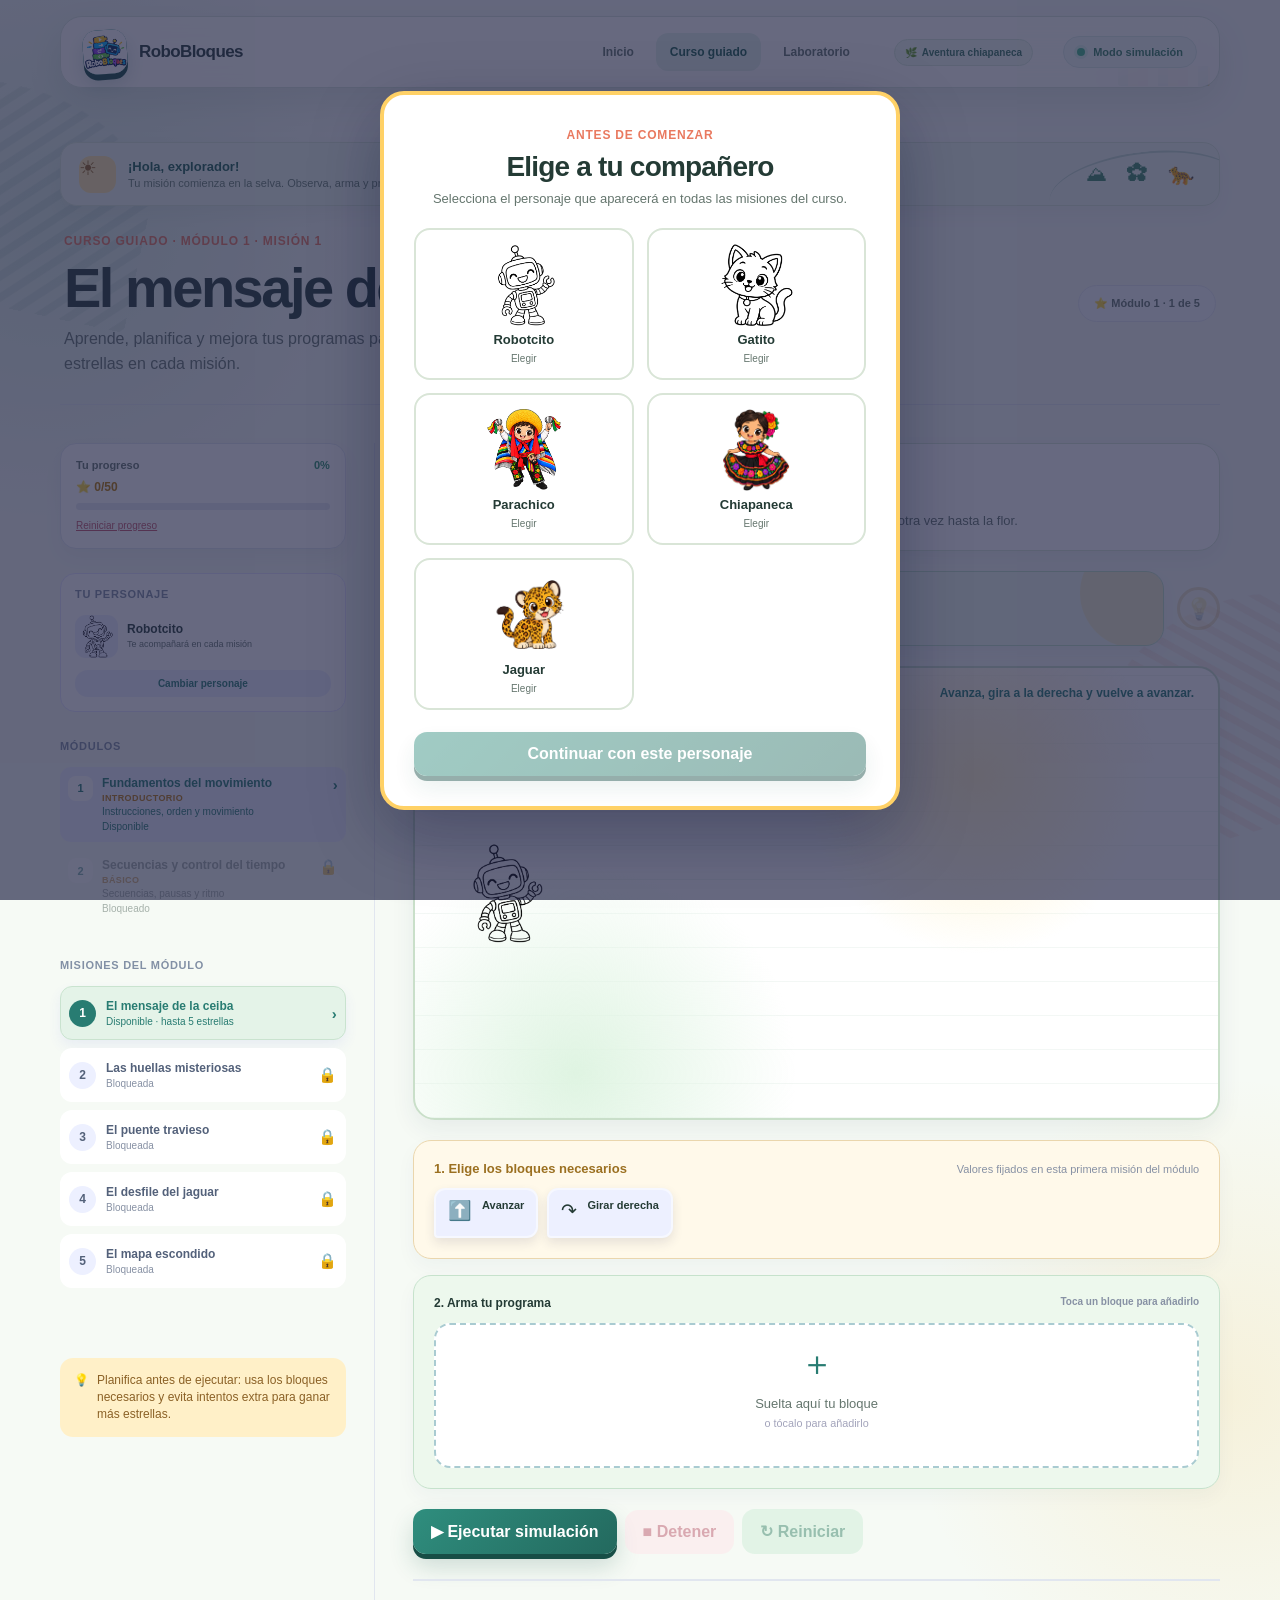
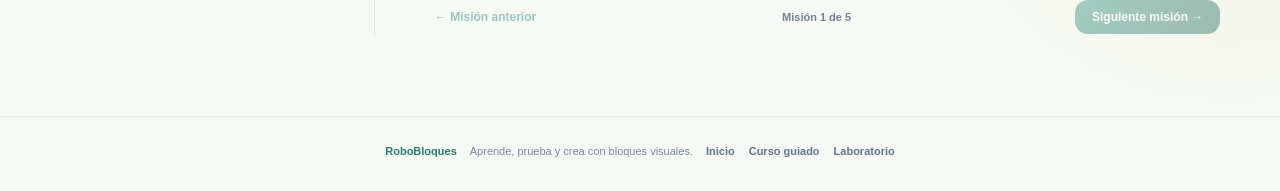
==== commit b483364e: "Add RoboBloques logo across the site Co-authored-by: Copilot <223556219+Copilot@users.noreply.github" ====
--- a/curso.html
+++ b/curso.html
@@ -4,13 +4,16 @@
   <meta charset="UTF-8">
   <meta name="viewport" content="width=device-width, initial-scale=1.0">
   <meta name="theme-color" content="#287C72">
+  <link rel="icon" type="image/png" href="Recursos/Logo.png">
+  <link rel="shortcut icon" type="image/png" href="Recursos/Logo.png">
+  <link rel="apple-touch-icon" href="Recursos/Logo.png">
   <title>RoboBloques | Curso guiado</title>
-  <link rel="stylesheet" href="css/styles.css?v=20261118-course-scrims-final">
+  <link rel="stylesheet" href="css/styles.css?v=20261118-course-all-missions-v13">
 </head>
 <body class="site-redesign">
   <div class="app-shell">
     <header class="topbar">
-      <a class="brand" href="index.html" aria-label="RoboBloques, ir al inicio"><span class="brand-mark brand-mark-css" aria-hidden="true">✦</span><span><strong>RoboBloques</strong></span></a>
+      <a class="brand" href="index.html" aria-label="RoboBloques, ir al inicio"><span class="brand-mark brand-mark-css"><img src="Recursos/Logo.png" alt="Logo de RoboBloques"></span><span><strong>RoboBloques</strong></span></a>
       <nav class="main-nav" aria-label="Navegación principal"><a href="index.html" class="nav-link">Inicio</a><a href="curso.html" class="nav-link is-active">Curso guiado</a><a href="sandbox.html" class="nav-link">Laboratorio</a></nav>
       <span class="region-badge" aria-label="Ambientación de Chiapas"><span aria-hidden="true">🌿</span> Aventura chiapaneca</span>
       <div class="topbar-badge"><span class="status-dot"></span> Modo simulación</div>
@@ -46,6 +49,6 @@
     </div>
     <footer><strong>RoboBloques</strong><span>Aprende, prueba y crea con bloques visuales.</span><nav aria-label="Enlaces del pie de página"><a href="index.html">Inicio</a><a href="curso.html">Curso guiado</a><a href="sandbox.html">Laboratorio</a></nav></footer>
   </div>
-  <script src="js/app.js?v=20261118-course-mission-module-help"></script>
+  <script src="js/app.js?v=20261118-course-all-missions-v13"></script>
 </body>
 </html>
--- a/css/styles.css
+++ b/css/styles.css
@@ -190,7 +190,7 @@
 .topbar { height: 76px; display: flex; align-items: center; gap: 36px; padding: 0 max(24px, calc((100% - 1180px) / 2)); background: var(--white); border-bottom: 1px solid var(--line); }
 .brand { display: flex; align-items: center; gap: 10px; margin-right: auto; }
 .brand-mark { display: grid; place-items: center; width: 48px; height: 48px; overflow: hidden; border-radius: 14px; background: var(--lavender); font-size: 25px; }
-.brand-mark img { display: block; width: 100%; height: 100%; object-fit: cover; }
+.brand-mark img { display: block; width: 100%; height: 100%; object-fit: contain; }
 .brand strong, .brand small { display: block; }
 .brand strong { font-size: 18px; letter-spacing: -.4px; }
 .brand small { color: var(--muted); font-size: 11px; margin-top: 2px; }
@@ -263,15 +263,6 @@
 .course-character-modal-card .button { width: 100%; }
 .course-character-modal-open { overflow: hidden; }
 @media (max-width: 700px) {
-  .jaguar-mobile-card.is-final {
-    position: fixed !important;
-    top: 14px !important;
-    right: 10px !important;
-    bottom: auto !important;
-    left: 10px !important;
-    transform: none !important;
-  }
-
   .jaguar-guide.is-positioned {
     left: 12px !important;
     right: 12px !important;
@@ -526,7 +517,7 @@
 .lesson-guide.message-refresh .lesson-guide-icon { animation: message-icon-bounce .55s cubic-bezier(.2,.9,.25,1.3) both; }
 .lesson-guide.message-refresh .lesson-guide-step { animation: message-step-glow .7s ease-out both; }
 .lesson-guide.message-refresh .lesson-guide-next { animation: message-button-arrive .5s .12s ease-out both; }
-.lesson-guide.message-refresh .lesson-guide-spotlight { animation: guide-pulse 1.2s ease-in-out infinite, spotlight-arrive .55s ease-out both; }
+.lesson-guide.message-refresh .lesson-guide-spotlight { animation: none; }
 @keyframes message-title-pop { from { opacity: 0; transform: translateY(10px) scale(.9); } to { opacity: 1; transform: translateY(0) scale(1); } }
 @keyframes message-copy-in { from { opacity: 0; transform: translateY(8px); } to { opacity: 1; transform: translateY(0); } }
 @keyframes message-icon-bounce { 0% { opacity: 0; transform: scale(.4) rotate(-18deg); } 70% { opacity: 1; transform: scale(1.18) rotate(8deg); } 100% { transform: scale(1) rotate(0); } }
@@ -541,9 +532,9 @@
 .lesson-content { position: relative; }
 .lesson-guide { position: fixed; z-index: 1000; inset: 0; display: none; }
 .lesson-guide.is-visible { display: block; }
-.lesson-guide-backdrop { position: absolute; z-index: 0; inset: 0; background: rgba(24, 35, 61, .42); pointer-events: auto; }
-.lesson-guide-spotlight { position: absolute; z-index: 1; border: 4px solid var(--yellow); border-radius: 17px; background: rgba(255, 255, 255, .2); box-shadow: 0 0 0 7px rgba(255, 200, 87, .25), 0 5px 0 rgba(231, 169, 50, .18); pointer-events: none; animation: guide-pulse 1.2s ease-in-out infinite; }
-.lesson-guide-card { position: absolute; z-index: 2; left: 50%; bottom: 18px; display: grid; justify-items: center; width: min(390px, calc(100% - 28px)); min-height: 212px; padding: 23px 24px 19px; overflow: visible; border: 4px solid #2f8d72; border-radius: 25px 25px 25px 7px; background: #fff; box-shadow: 0 18px 38px rgba(10, 20, 45, .28); text-align: center; transform: translateX(-50%); animation: mentor-card-in .38s ease-out both; }
+.lesson-guide-backdrop { position: absolute; z-index: 0; inset: 0; background: transparent; pointer-events: auto; }
+.lesson-guide-spotlight { position: absolute; z-index: 1; border: 4px solid var(--yellow); border-radius: 17px; background: transparent; box-shadow: 0 0 0 100vmax rgba(24, 35, 61, .68), 0 0 0 7px rgba(255, 200, 87, .25), 0 5px 0 rgba(231, 169, 50, .18); pointer-events: none; animation: none; transition: none; }
+.lesson-guide-card { position: absolute; z-index: 2; left: 50%; bottom: 18px; display: grid; justify-items: center; box-sizing: border-box; width: min(390px, calc(100% - 28px)); min-height: 212px; padding: 23px 24px 19px; overflow: visible; border: 4px solid #2f8d72; border-radius: 25px 25px 25px 7px; background: #fff; box-shadow: 0 18px 38px rgba(10, 20, 45, .28); text-align: center; transform: translateX(-50%); animation: mentor-card-in .38s ease-out both; }
 .lesson-guide-mentor { position: absolute; z-index: 3; left: -208px; bottom: -8px; width: 240px; height: 300px; object-fit: contain; object-position: bottom center; filter: drop-shadow(0 22px 18px rgba(0, 0, 0, .25)); animation: mentor-pop .65s cubic-bezier(.2, .9, .25, 1.2) both; }
 .lesson-guide-card::before { position: absolute; left: -33px; bottom: 34%; width: 40px; height: 40px; border-left: 4px solid #2f8d72; border-bottom: 4px solid #2f8d72; background: #fff; content: ""; transform: skew(-28deg) rotate(28deg); }
 .lesson-guide.is-welcome .lesson-guide-card { width: min(620px, calc(100% - 34px)); min-height: 290px; padding: 27px 30px 23px 210px; }
@@ -560,6 +551,14 @@
 .lesson-guide-card h3 { margin: 5px 0 4px; color: var(--ink); font-size: 19px; }
 .lesson-guide-card p { max-width: 285px; margin: 0 0 11px; color: var(--muted); font-size: 12px; line-height: 1.4; }
 .lesson-guide-card .button { padding: 9px 15px; font-size: 12px; }
+@media (min-width: 701px) and (max-width: 1100px) {
+  .lesson-guide-card { width: min(390px, calc(100% - 180px)); }
+  .lesson-guide-mentor { left: -154px; width: 178px; height: 230px; }
+  .lesson-guide-card::before { left: -25px; width: 34px; height: 34px; }
+  .lesson-guide.is-welcome .lesson-guide-card { width: min(560px, calc(100% - 180px)); min-height: 270px; padding-left: 180px; }
+  .lesson-guide.is-welcome .lesson-guide-mentor { left: -170px; width: 220px; height: 330px; }
+  .lesson-guide-card p { max-width: 320px; }
+}
 @keyframes mentor-card-in { from { opacity: 0; transform: translateX(-50%) translateY(16px) scale(.96); } to { opacity: 1; transform: translateX(-50%) translateY(0) scale(1); } }
 @keyframes guide-card-in { from { opacity: 0; transform: translateY(16px) scale(.96); } to { opacity: 1; transform: translateY(0) scale(1); } }
 @keyframes welcome-card-in { from { opacity: 0; box-shadow: 0 18px 38px rgba(10, 20, 45, .08); } to { opacity: 1; box-shadow: 0 18px 38px rgba(10, 20, 45, .28); } }
@@ -711,13 +710,109 @@
 @media (max-width: 820px) { .workspace-layout { grid-template-columns: 1fr; }.workspace-layout > .program-panel, .workspace-layout > .stage-column { grid-column: 1; grid-row: auto; }.workspace-layout > .program-panel .library-tabs { display: flex; overflow-x: auto; }.workspace-layout > .program-panel .library-tab { min-width: 105px; text-align: center; }.workspace-layout > .program-panel .action-buttons { grid-template-columns: repeat(auto-fit, minmax(180px, 1fr)); } }
 
 /* Bienvenida del jaguar en la portada */
-.jaguar-welcome { position: fixed; z-index: 20; inset: 0; overflow: hidden; }
+.jaguar-welcome { position: fixed; z-index: 20; inset: 0; overflow: hidden; background: transparent; }
+.jaguar-welcome.is-intro { background: rgba(17, 27, 52, .68); }
 .jaguar-tour-seen .jaguar-welcome { display: none; }
 .jaguar-tour-active { overflow: hidden; height: 100%; overscroll-behavior: none; }
 html.jaguar-tour-active,
 html.jaguar-tour-active body {
   overflow: hidden;
   overscroll-behavior: none;
+}
+@media (max-width: 700px) {
+  html.jaguar-tour-active,
+  html.jaguar-tour-active body {
+    height: auto;
+    overflow-x: hidden;
+    overflow-y: auto;
+  }
+}
+
+/* Reglas finales móviles: una sola geometría para Inicio, Curso y Laboratorio. */
+@media (max-width: 700px) {
+  .jaguar-mobile-card,
+  .lesson-mobile-card {
+    position: fixed !important;
+    z-index: 1002 !important;
+    right: 10px !important;
+    bottom: 12px !important;
+    left: 10px !important;
+    width: auto !important;
+    min-height: 190px !important;
+    max-height: calc(100dvh - 24px) !important;
+    box-sizing: border-box !important;
+  }
+
+  .jaguar-mobile-card.is-intro,
+  .jaguar-mobile-card.is-final,
+  .lesson-mobile-card.is-welcome {
+    top: 50% !important;
+    bottom: auto !important;
+    transform: translateY(-50%) !important;
+  }
+
+  .jaguar-mobile-card.is-final {
+    top: 12px !important;
+    transform: none !important;
+  }
+
+  .jaguar-mobile-speech,
+  .lesson-mobile-card {
+    overflow: visible;
+  }
+
+  .jaguar-mobile-speech p,
+  .lesson-mobile-card p {
+    max-height: min(96px, 25dvh);
+    overflow-y: auto;
+  }
+
+  .jaguar-mobile-character {
+    width: 96px !important;
+    height: 96px !important;
+  }
+
+  .laboratory-tour .jaguar-guide,
+  .laboratory-tour .jaguar-guide.is-positioned,
+  .laboratory-tour .jaguar-guide.guide-welcome {
+    position: fixed !important;
+    z-index: 1002 !important;
+    right: 10px !important;
+    left: 10px !important;
+    width: calc(100% - 20px) !important;
+    max-width: none !important;
+    height: min(220px, 30dvh) !important;
+    max-height: 220px !important;
+    transform: none !important;
+  }
+
+  .laboratory-tour .jaguar-guide {
+    top: auto !important;
+    bottom: 12px !important;
+  }
+
+  .laboratory-tour .jaguar-guide.guide-welcome {
+    top: 50% !important;
+    bottom: auto !important;
+    transform: translateY(-50%) !important;
+  }
+
+  .laboratory-tour .jaguar-speech {
+    position: absolute !important;
+    top: 0 !important;
+    right: 0 !important;
+    left: 0 !important;
+    width: 100% !important;
+    max-height: none !important;
+    box-sizing: border-box;
+  }
+
+  .laboratory-tour .jaguar-guide-image {
+    right: 8px !important;
+    bottom: -1px !important;
+    width: 82px !important;
+    height: 82px !important;
+  }
 }
 .laboratory-locked {
   overflow: hidden;
@@ -1124,6 +1219,10 @@
   .laboratory-lock-card::before { animation: none; }
 }
 .jaguar-welcome-scrim { position: absolute; z-index: 20; inset: 0; background: transparent; animation: jaguar-scrim-in .45s ease both; }
+.jaguar-welcome.is-intro .jaguar-welcome-scrim { background: rgba(17, 27, 52, .68); }
+.jaguar-welcome:not(.is-intro) .jaguar-spotlight {
+  box-shadow: 0 0 0 100vmax rgba(17, 27, 52, .68), 0 0 0 7px rgba(255, 209, 102, .38), 0 0 28px rgba(255, 209, 102, .8);
+}
 .jaguar-overlay-panels { position: absolute; z-index: 21; inset: 0; pointer-events: none; }
 .jaguar-overlay-panel { position: fixed; display: block; background: rgba(17, 27, 52, .68); }
 .jaguar-guide { position: absolute; z-index: 23; left: 50%; bottom: 2vh; width: min(700px, 94vw); height: 440px; transform: translateX(-50%); animation: jaguar-arrive .9s cubic-bezier(.2,.8,.25,1) both; }
@@ -1144,7 +1243,7 @@
 .jaguar-guide-image-right { display: none; }
 .jaguar-guide.looks-right .jaguar-guide-image-left { display: none; }
 .jaguar-guide.looks-right .jaguar-guide-image-right { display: block; }
-.jaguar-spotlight { position: fixed; z-index: 22; border: 3px solid #ffd166; border-radius: 16px; box-shadow: 0 0 0 7px rgba(255, 209, 102, .38), 0 0 28px rgba(255, 209, 102, .8); pointer-events: none; transition: top .5s ease, left .5s ease, width .5s ease, height .5s ease; animation: jaguar-highlight-pulse 1.8s ease-in-out infinite; }
+.jaguar-spotlight { position: fixed; z-index: 22; border: 3px solid #ffd166; border-radius: 16px; box-shadow: 0 0 0 7px rgba(255, 209, 102, .38), 0 0 28px rgba(255, 209, 102, .8); pointer-events: none; transition: none; animation: none; }
 .jaguar-speech { position: absolute; z-index: 3; top: 8%; left: 330px; width: 350px; padding: 23px 24px 19px; border: 4px solid #2f8d72; border-radius: 25px 25px 25px 7px; color: #203752; background: #fff; box-shadow: 0 18px 38px rgba(10, 20, 45, .28); animation: jaguar-bubble-in .45s .55s ease both; }
 .jaguar-guide.guide-welcome .jaguar-speech,
 .jaguar-guide.is-positioned .jaguar-speech { animation: jaguar-bubble-in .45s ease both, jaguar-bubble-float 3.6s .55s ease-in-out infinite; }
@@ -1195,7 +1294,7 @@
     animation: jaguar-bubble-in .45s ease both, jaguar-bubble-float 3.6s .55s ease-in-out infinite !important;
   }
   .jaguar-speech-tail { animation: jaguar-tail-pulse 2.2s ease-in-out infinite !important; }
-  .jaguar-spotlight { animation: jaguar-highlight-pulse 1.8s ease-in-out infinite !important; }
+  .jaguar-spotlight { animation: none !important; transition: none !important; }
   .jaguar-welcome.is-dismissed { transition: none; }
 }
 
@@ -2440,7 +2539,8 @@
   .home-proof-row > div:last-child { border-bottom: 0; }
   .home-demo-section, .home-process { grid-template-columns: 1fr; gap: 24px; }
   .home-demo-section { margin-bottom: 64px; }
-  .demo-heading h2 { font-size: 32px; letter-spacing: -1.4px; }
+  .demo-heading h2 { font-size: 26px; letter-spacing: -1px; }
+  .demo-heading p { font-size: 18px; }
   .product-demo { grid-template-columns: 1fr; gap: 10px; padding: 10px; border-radius: 20px; }
   .demo-code-panel { padding: 12px; }
   .demo-stage { min-height: 185px; }
@@ -3293,7 +3393,7 @@
 @keyframes home-block-drift { 50% { transform: translateY(-7px); } }
 .hero-path-dot { position: absolute; width: 7px; height: 7px; border-radius: 50%; background: #4f6ef7; box-shadow: 0 0 0 5px rgba(79,110,247,.12); }.path-dot-one { top: 143px; left: 44%; }.path-dot-two { right: 17%; bottom: 151px; background: #32c5b4; box-shadow: 0 0 0 5px rgba(50,197,180,.14); }.hero-star { position: absolute; color: #ffbd4a; font-size: 26px; }.hero-star-one { left: 20%; bottom: 40px; }.hero-star-two { right: 18%; top: 150px; color: #ff7f73; font-size: 17px; }
 .site-redesign .home-proof-row { display: grid; grid-template-columns: repeat(3, 1fr); margin: 23px 0 94px; border-bottom: 1px solid #dfe5f1; }.home-proof-row > div { display: flex; align-items: center; gap: 13px; min-height: 78px; padding: 0 26px; border-right: 1px solid #dfe5f1; }.home-proof-row > div:last-child { border-right: 0; }.proof-icon { display: grid; place-items: center; width: 37px; height: 37px; border-radius: 12px; font-size: 11px; font-weight: 900; }.proof-blue { color: #4c5ee8; background: #e8ecff; }.proof-yellow { color: #97650c; background: #fff0c7; }.proof-green { color: #23805b; background: #d9f5e8; }.home-proof-row p { margin: 0; }.home-proof-row strong, .home-proof-row small { display: block; }.home-proof-row strong { color: var(--ink); font-size: 13px; }.home-proof-row small { margin-top: 4px; color: #8994a9; font-size: 11px; }
-.home-demo-section { display: grid; grid-template-columns: .72fr 1.28fr; gap: 56px; align-items: center; margin-bottom: 110px; }.demo-heading h2 { margin: 12px 0 14px; font-size: clamp(31px, 3.6vw, 47px); line-height: 1.05; letter-spacing: -2px; }.demo-heading h2 span { color: #f17a67; }.demo-heading p { max-width: 340px; color: var(--muted); line-height: 1.65; }
+.home-demo-section { display: grid; grid-template-columns: .72fr 1.28fr; gap: 56px; align-items: center; margin-bottom: 110px; }.demo-heading h2 { margin: 12px 0 14px; font-size: clamp(28px, 3vw, 40px); line-height: 1.08; letter-spacing: -1.2px; }.demo-heading h2 span { color: #f17a67; }.demo-heading p { max-width: 340px; color: var(--muted); font-size: 18px; line-height: 1.55; }
 .product-demo { display: grid; grid-template-columns: .86fr 1.14fr; gap: 13px; padding: 14px; border: 1px solid #dce3f0; border-radius: 26px; background: #fff; box-shadow: 0 18px 38px rgba(35,53,95,.09); }.demo-code-panel { padding: 15px; border-radius: 17px; background: #f4f6fc; }.demo-panel-label { display: flex; justify-content: space-between; margin: 0 3px 14px; color: #7a879e; font-size: 10px; font-weight: 800; text-transform: uppercase; }.demo-panel-label b { color: #4c5ee8; }.demo-block { display: flex; align-items: center; gap: 9px; min-height: 51px; padding: 8px 10px; border-radius: 11px; color: #23395b; background: #fff; box-shadow: 0 4px 9px rgba(35,53,95,.07); }.demo-block i { display: grid; place-items: center; width: 27px; height: 27px; border-radius: 8px; color: #fff; background: #4f6ef7; font-style: normal; }.demo-turn i { background: #ff7f73; }.demo-wait i { color: #815b13; background: #ffd166; }.demo-block span { flex: 1; }.demo-block strong, .demo-block small { display: block; }.demo-block strong { font-size: 11px; }.demo-block small { margin-top: 3px; color: #8994a9; font-size: 9px; }.demo-block > b { color: #b5bfd0; font-size: 10px; }.demo-connector { width: 2px; height: 10px; margin: 0 auto; background: #9eaae1; }
 .demo-stage { position: relative; min-height: 198px; overflow: hidden; border-radius: 17px; background: linear-gradient(#e8f4ff, #effaf6); }.demo-stage-label { position: absolute; top: 13px; left: 15px; z-index: 2; color: #718097; font-size: 10px; font-weight: 800; text-transform: uppercase; }.demo-stage::after { position: absolute; right: -30px; bottom: -48px; width: 190px; height: 120px; border: 1px dashed #7bcdb5; border-radius: 50%; transform: rotate(-12deg); content: ""; }.demo-stage img { position: absolute; z-index: 2; bottom: 18px; left: 26%; width: 93px; height: 93px; object-fit: contain; animation: demo-robot-hop 3s ease-in-out infinite; }.demo-cloud { position: absolute; width: 47px; height: 15px; border-radius: 20px; background: rgba(255,255,255,.8); }.cloud-one { top: 52px; right: 19%; }.cloud-two { top: 78px; left: 16%; width: 31px; }.demo-track-line { position: absolute; right: 17%; bottom: 36px; width: 110px; border-top: 2px dashed #9bb6dc; transform: rotate(-16deg); }.demo-goal { position: absolute; z-index: 1; right: 16%; bottom: 55px; display: grid; place-items: center; width: 25px; height: 25px; border-radius: 50%; color: #db9d2d; background: #fff2c7; }.demo-speech { position: absolute; top: 52px; right: 11px; padding: 7px 9px; border-radius: 9px; color: #4d6381; background: #fff; font-size: 9px; box-shadow: 0 4px 10px rgba(35,53,95,.07); }.demo-result { grid-column: 1 / -1; display: flex; align-items: center; gap: 10px; padding: 11px 13px; border-top: 1px solid #edf0f5; }.demo-result-icon { display: grid; place-items: center; width: 27px; height: 27px; border-radius: 50%; color: #23805b; background: #d8f4e9; font-weight: 900; }.demo-result strong, .demo-result p { margin: 0; }.demo-result strong { font-size: 11px; }.demo-result p { color: #8792a7; font-size: 10px; }.demo-result a { margin-left: auto; color: #4c5ee8; font-size: 10px; font-weight: 800; white-space: nowrap; }.demo-result a:hover { color: #3546c5; }
 @keyframes demo-robot-hop { 50% { transform: translateX(17px); } }
@@ -3304,7 +3404,8 @@
   .site-redesign .header-cta { display: none; }.site-redesign .home-hero-new { grid-template-columns: 1fr 1fr; padding: 52px 44px; }.site-redesign .home-hero-new h1 { font-size: clamp(43px, 6vw, 62px); }.hero-lab-visual { min-height: 360px; }.home-demo-section { gap: 30px; }.learning-mode { grid-template-columns: 145px 1fr; }.home-process { gap: 40px; padding: 40px; }
 }
 @media (max-width: 700px) {
-  .site-redesign .home-hero-new { display: block; padding: 42px 27px 25px; }.site-redesign .home-hero-new h1 { font-size: clamp(44px, 12vw, 61px); letter-spacing: -3px; }.site-redesign .home-hero-new .home-helper { font-size: 15px; }.hero-lab-visual { min-height: 310px; margin-top: 28px; }.hero-robot-platform { right: 28%; transform: scale(.86); }.hero-block-a { left: 16px; }.hero-block-b { right: 15px; }.hero-block-c { right: 12px; bottom: 40px; }.site-redesign .home-proof-row { grid-template-columns: 1fr; margin-bottom: 70px; }.home-proof-row > div { min-height: 64px; border-right: 0; border-bottom: 1px solid #dfe5f1; padding: 0 10px; }.home-proof-row > div:last-child { border-bottom: 0; }.home-demo-section { grid-template-columns: 1fr; margin-bottom: 75px; }.demo-heading h2 { font-size: 35px; }.product-demo { grid-template-columns: 1fr; }.demo-result { grid-column: auto; flex-wrap: wrap; }.demo-result a { width: 100%; margin-left: 37px; }.learning-modes { grid-template-columns: 1fr; }.learning-mode { grid-template-columns: 135px 1fr; min-height: 225px; }.mode-copy { padding: 23px 18px; }.mode-copy h3 { font-size: 21px; }.mode-copy p { font-size: 12px; }.home-process { grid-template-columns: 1fr; gap: 25px; margin-bottom: 70px; padding: 31px 25px; }.process-intro h2 { font-size: 32px; }.home-final-cta { align-items: flex-start; flex-direction: column; padding: 31px 25px; }.final-actions { width: 100%; }.final-actions .button { flex: 1; }
+  .site-redesign .home-hero-new { display: block; padding: 42px 27px 25px; }.site-redesign .home-hero-new h1 { font-size: clamp(44px, 12vw, 61px); letter-spacing: -3px; }.site-redesign .home-hero-new .home-helper { font-size: 15px; }.hero-lab-visual { min-height: 310px; margin-top: 28px; }.hero-robot-platform { right: 28%; transform: scale(.86); }.hero-block-a { left: 16px; }.hero-block-b { right: 15px; }.hero-block-c { right: 12px; bottom: 40px; }.site-redesign .home-proof-row { grid-template-columns: 1fr; margin-bottom: 70px; }.home-proof-row > div { min-height: 64px; border-right: 0; border-bottom: 1px solid #dfe5f1; padding: 0 10px; }.home-proof-row > div:last-child { border-bottom: 0; }.home-demo-section { grid-template-columns: 1fr; margin-bottom: 75px; }  .demo-heading h2 { font-size: 29px; letter-spacing: -1px; }
+  .demo-heading p { font-size: 18px; }.product-demo { grid-template-columns: 1fr; }.demo-result { grid-column: auto; flex-wrap: wrap; }.demo-result a { width: 100%; margin-left: 37px; }.learning-modes { grid-template-columns: 1fr; }.learning-mode { grid-template-columns: 135px 1fr; min-height: 225px; }.mode-copy { padding: 23px 18px; }.mode-copy h3 { font-size: 21px; }.mode-copy p { font-size: 12px; }.home-process { grid-template-columns: 1fr; gap: 25px; margin-bottom: 70px; padding: 31px 25px; }.process-intro h2 { font-size: 32px; }.home-final-cta { align-items: flex-start; flex-direction: column; padding: 31px 25px; }.final-actions { width: 100%; }.final-actions .button { flex: 1; }
 }
 @media (max-width: 430px) {
   .site-redesign .home-hero-new .home-hero-actions { display: grid; }.site-redesign .home-hero-new .home-hero-actions .button { width: 100%; }.hero-lab-visual { min-height: 275px; }.hero-robot-platform { right: 24%; bottom: 40px; transform: scale(.7); }.hero-block { padding: 9px 10px; font-size: 10px; }.hero-block-a { top: 68px; }.hero-block-b { top: 25px; }.hero-block-c { bottom: 26px; }.demo-stage { min-height: 175px; }.demo-stage img { left: 20%; }.demo-result p { width: calc(100% - 40px); }.learning-mode { grid-template-columns: 108px 1fr; }.mode-copy { padding: 20px 14px; }.mode-copy p { line-height: 1.45; }.mode-meta { margin-bottom: 15px; font-size: 9px; }.mode-sun { left: 17px; }.mode-step-one { right: 61px; }.mode-step-two { right: 29px; }.mode-step-three { right: 9px; }.mode-lab-circle { left: 12px; }.mode-lab-block.lab-block-one { left: 5px; }.mode-lab-block.lab-block-two { right: 5px; }.mode-lab-block.lab-block-three { right: 28px; }.home-final-cta h2 { font-size: 26px; }.final-actions .button { flex: none; width: 100%; }
@@ -4154,9 +4255,17 @@
 
 /* Tarjeta independiente del tour móvil de Inicio. Evita heredar las posiciones del tour antiguo. */
 @media (max-width: 700px) {
-  #jaguar-welcome .jaguar-welcome-scrim,
+  #jaguar-welcome .jaguar-welcome-scrim {
+    z-index: 20 !important;
+    background: transparent !important;
+  }
+
+  #jaguar-welcome.is-intro .jaguar-welcome-scrim {
+    background: rgba(17, 27, 52, .68) !important;
+  }
+
   #jaguar-welcome .jaguar-overlay-panels {
-    background: rgba(17, 27, 52, .68) !important;
+    display: none !important;
   }
 
   #jaguar-welcome .jaguar-guide {
@@ -4172,17 +4281,6 @@
     width: auto;
     height: 190px;
     pointer-events: none;
-  }
-
-  .jaguar-mobile-card.is-intro {
-    bottom: auto;
-    top: 50%;
-    transform: translateY(-50%);
-  }
-
-  .jaguar-mobile-card.is-final {
-    bottom: auto;
-    top: 14px;
   }
 
   .jaguar-mobile-speech {
@@ -4476,11 +4574,33 @@
   }
 }
 
+/* Las zonas resaltadas permanecen fijas: las tarjetas pueden animarse, no los halos. */
+.jaguar-spotlight,
+.jaguar-mobile-spotlight,
+.lesson-guide-spotlight {
+  animation: none !important;
+  transition: none !important;
+  transform: none !important;
+}
+
 /* Tarjeta independiente para las guías del Curso en móvil. */
 @media (max-width: 700px) {
+  .lesson-mobile-spotlight {
+    position: fixed;
+    z-index: 1001;
+    display: none;
+    border: 4px solid #ffd166;
+    border-radius: 17px;
+    background: transparent;
+    box-shadow: 0 0 0 100vmax rgba(18, 24, 58, .68), 0 0 0 7px rgba(255, 200, 87, .25), 0 5px 0 rgba(231, 169, 50, .18);
+    pointer-events: none;
+    animation: none;
+    transition: none;
+  }
+
   .lesson-guide-backdrop {
     z-index: 0;
-    background: rgba(18, 24, 58, .68) !important;
+    background: transparent !important;
   }
 
   .lesson-success-scrim,
@@ -4540,9 +4660,7 @@
   }
 
   .lesson-mobile-card p {
-    max-height: 92px;
     margin: 0 0 10px;
-    overflow-y: auto;
     color: var(--muted);
     font-size: 12px;
     line-height: 1.38;
@@ -4555,6 +4673,21 @@
 }
 
 @media (max-width: 700px) {
+  html.jaguar-tour-active,
+  html.jaguar-tour-active body,
+  body.jaguar-tour-active {
+    height: 100dvh !important;
+    max-height: none !important;
+    overflow-x: hidden !important;
+    overflow-y: auto !important;
+  }
+
+  body.jaguar-tour-active .app-shell {
+    height: 100dvh !important;
+    overflow-x: hidden !important;
+    overflow-y: auto !important;
+  }
+
   #jaguar-welcome .jaguar-spotlight {
     display: none !important;
   }
@@ -4566,7 +4699,30 @@
     border: 4px solid #ffd166;
     border-radius: 16px;
     background: rgba(255, 255, 255, .08);
-    box-shadow: 0 0 0 7px rgba(255, 209, 102, .38), 0 0 28px rgba(255, 209, 102, .8);
+    box-shadow: 0 0 0 100vmax rgba(17, 27, 52, .68), 0 0 0 7px rgba(255, 209, 102, .38), 0 0 28px rgba(255, 209, 102, .8);
     pointer-events: none;
-  }
-}
+    animation: none;
+    transition: none;
+  }
+}
+
+/* Presentación inicial: el personaje nunca excede el alto del navegador. */
+@media (min-width: 701px) {
+  #jaguar-welcome .jaguar-guide.guide-welcome {
+    left: 50% !important;
+    right: auto !important;
+    top: 50% !important;
+    bottom: auto !important;
+    height: min(520px, calc(100dvh - 48px));
+    transform: translate(-50%, -50%) !important;
+  }
+
+  #jaguar-welcome .jaguar-guide.guide-welcome .jaguar-guide-image {
+    left: 0 !important;
+    right: auto !important;
+    bottom: 0 !important;
+    width: min(300px, 28vw);
+    height: min(400px, 52dvh);
+    max-height: min(400px, 52dvh);
+  }
+}
